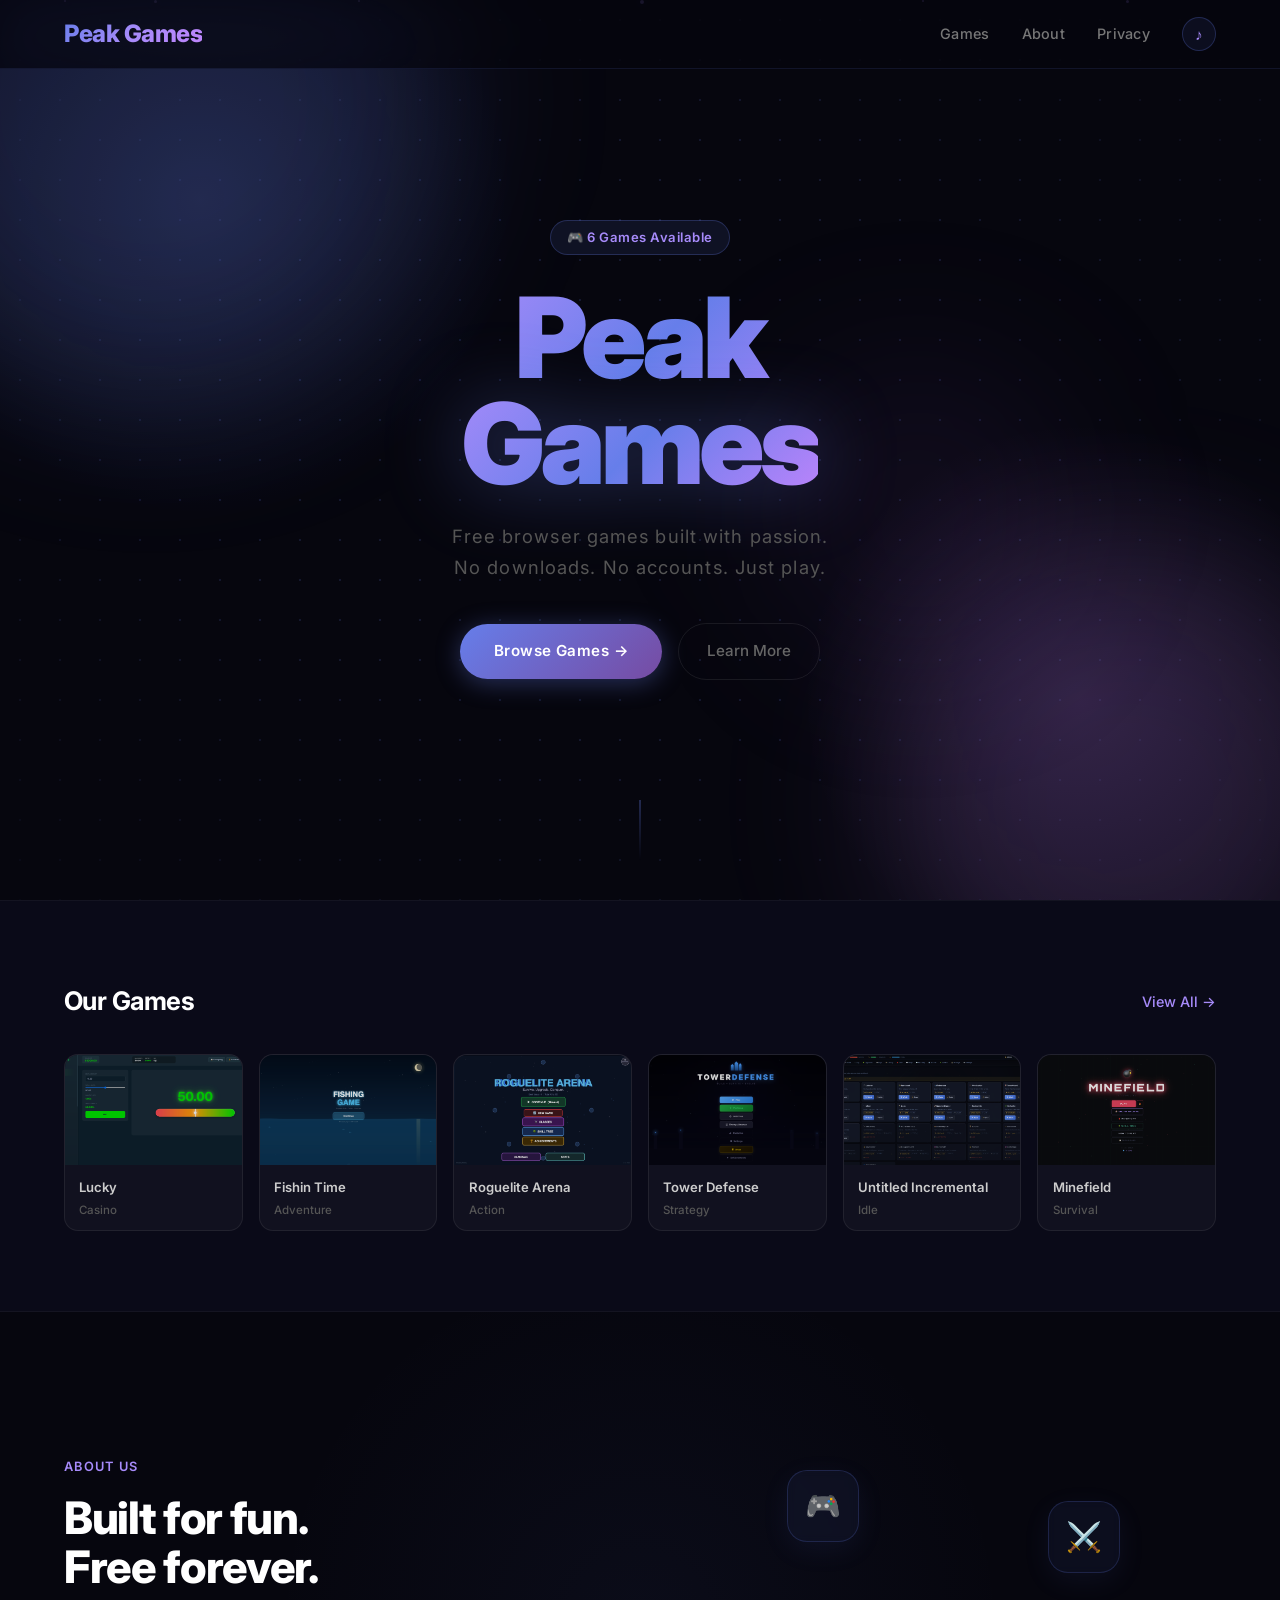
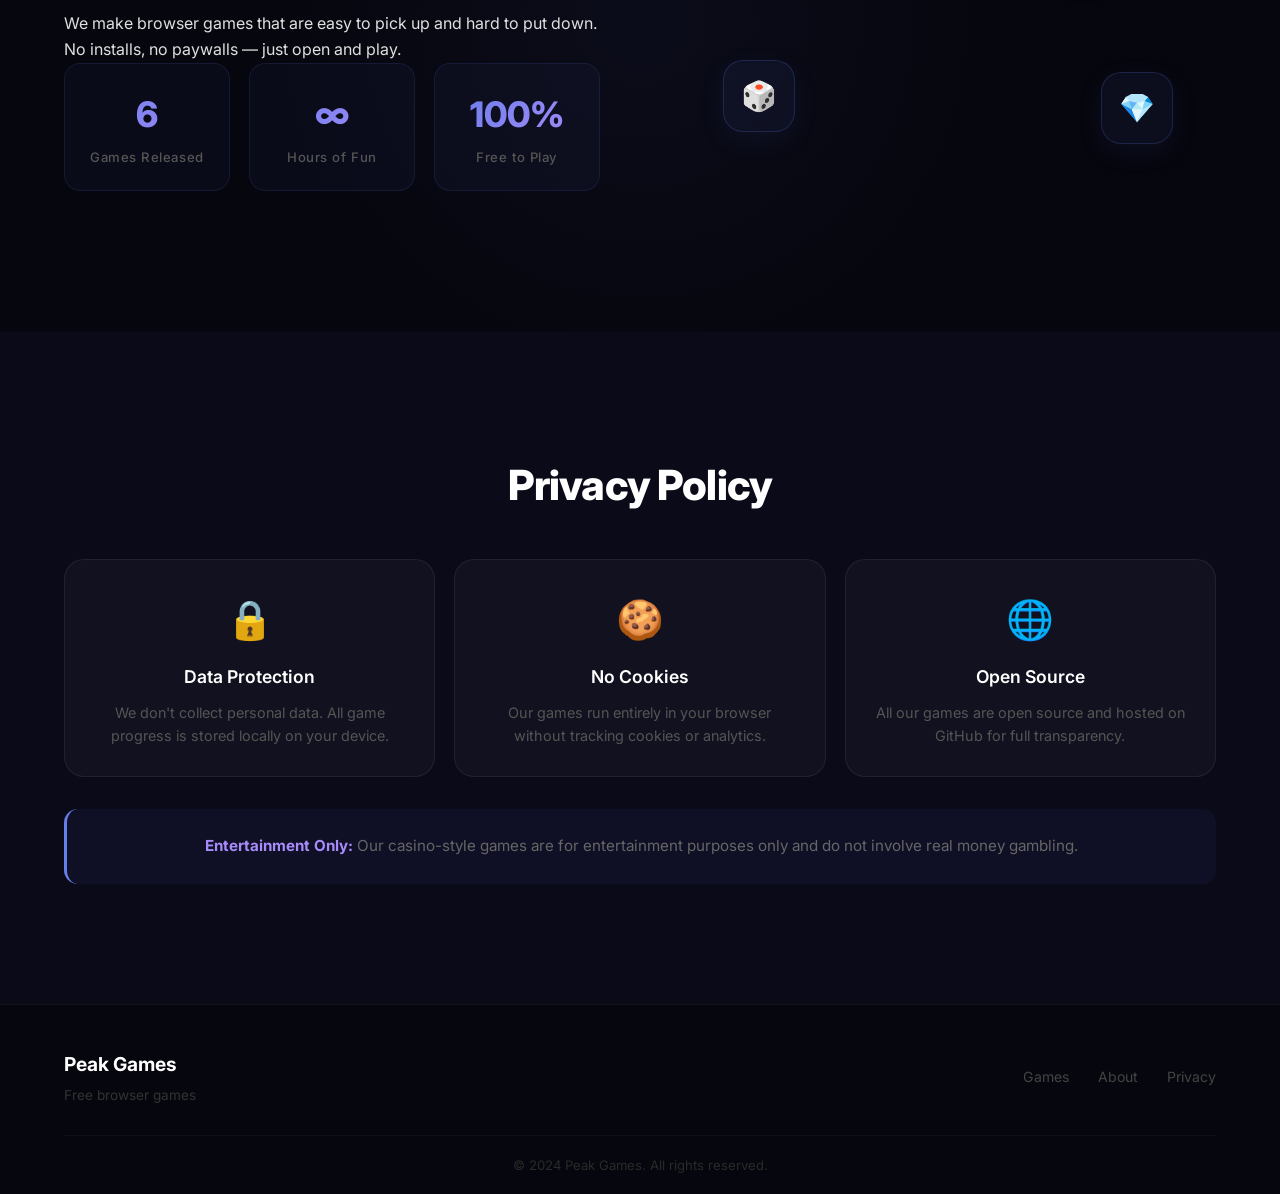
==== index.html @ 39480c1f "Add confetti, recently played, random game, scroll progress bar, polish" ====
<!DOCTYPE html>
<html lang="en">
<head>
    <meta charset="UTF-8">
    <meta name="viewport" content="width=device-width, initial-scale=1.0">
    <title>Peak Games - Free Browser Games</title>
    <link rel="icon" type="image/svg+xml" href="favicon.svg">
    <link rel="icon" type="image/png" href="favicon.png">
    <link rel="stylesheet" href="styles.css">
    <link href="https://fonts.googleapis.com/css2?family=Inter:wght@300;400;500;600;700;800;900&display=swap" rel="stylesheet">
</head>
<body>
    <div class="scroll-progress" id="scrollProgress"></div>
    <nav class="navbar">
        <div class="nav-container">
            <div class="nav-brand">
                <a href="index.html" class="nav-logo">Peak Games</a>
            </div>
            <div class="nav-links">
                <a href="games.html">Games</a>
                <a href="#about">About</a>
                <a href="#privacy">Privacy</a>
                <button class="music-toggle" id="musicToggle" title="Toggle Music">♪</button>
            </div>
            <button class="nav-hamburger" id="navHamburger" aria-label="Menu">
                <span></span><span></span><span></span>
            </button>
        </div>
        <div class="nav-mobile" id="navMobile">
            <a href="games.html">Games</a>
            <a href="#about">About</a>
            <a href="#privacy">Privacy</a>
        </div>
    </nav>

    <!-- ── Hero ── -->
    <header class="hero">
        <div class="hero-bg">
            <div class="grid-overlay"></div>
            <div class="orb orb-1"></div>
            <div class="orb orb-2"></div>
            <div class="orb orb-3"></div>
            <div class="particles">
                <div class="particle"></div>
                <div class="particle"></div>
                <div class="particle"></div>
                <div class="particle"></div>
                <div class="particle"></div>
                <div class="particle"></div>
            </div>
        </div>
        <div class="hero-content">
            <div class="hero-badge">🎮 6 Games Available</div>
            <h1 class="hero-title">Peak<br><span class="hero-title-accent">Games</span></h1>
            <p class="hero-subtitle">Free browser games built with passion.<br>No downloads. No accounts. Just play.</p>
            <div class="hero-actions">
                <a href="games.html" class="btn-primary">Browse Games →</a>
                <a href="#about" class="btn-ghost">Learn More</a>
            </div>
        </div>
        <div class="hero-scroll-hint">
            <div class="scroll-line"></div>
        </div>
    </header>

    <!-- ── Game Previews Strip ── -->
    <section class="games-strip">
        <div class="container">
            <div class="strip-header">
                <h2>Our Games</h2>
                <a href="games.html" class="strip-link">View All →</a>
            </div>
            <div class="strip-grid">
                <a href="https://amongusman173-hub.github.io/PeakGames-Lucky/" target="_blank" class="strip-card">
                    <img src="images/lucky.png" alt="Lucky">
                    <div class="strip-card-info">
                        <span class="strip-card-name">Lucky</span>
                        <span class="strip-card-tag">Casino</span>
                    </div>
                </a>
                <a href="https://amongusman173-hub.github.io/PeakGames-Fishin/" target="_blank" class="strip-card">
                    <img src="images/fishing time.png" alt="Fishin Time">
                    <div class="strip-card-info">
                        <span class="strip-card-name">Fishin Time</span>
                        <span class="strip-card-tag">Adventure</span>
                    </div>
                </a>
                <a href="https://amongusman173-hub.github.io/PeakGames-Roguelite/" target="_blank" class="strip-card">
                    <img src="images/rougelite arena.png" alt="Roguelite Arena">
                    <div class="strip-card-info">
                        <span class="strip-card-name">Roguelite Arena</span>
                        <span class="strip-card-tag">Action</span>
                    </div>
                </a>
                <a href="https://amongusman173-hub.github.io/PeakGames-TowerDefense/" target="_blank" class="strip-card">
                    <img src="images/tower defense.png" alt="Tower Defense">
                    <div class="strip-card-info">
                        <span class="strip-card-name">Tower Defense</span>
                        <span class="strip-card-tag">Strategy</span>
                    </div>
                </a>
                <a href="https://amongusman173-hub.github.io/PeakGames-Incremental/" target="_blank" class="strip-card">
                    <img src="images/incremental.png" alt="Untitled Incremental">
                    <div class="strip-card-info">
                        <span class="strip-card-name">Untitled Incremental</span>
                        <span class="strip-card-tag">Idle</span>
                    </div>
                </a>
                <a href="https://amongusman173-hub.github.io/PeakGames-MineField/" target="_blank" class="strip-card">
                    <img src="images/MineField.png" alt="Minefield">
                    <div class="strip-card-info">
                        <span class="strip-card-name">Minefield</span>
                        <span class="strip-card-tag">Survival</span>
                    </div>
                </a>
            </div>
        </div>
    </section>

    <!-- ── About ── -->
    <section id="about" class="about-section">
        <div class="container">
            <div class="about-grid">
                <div class="about-text">
                    <div class="about-label">About Us</div>
                    <h2>Built for fun.<br>Free forever.</h2>
                    <p>We make browser games that are easy to pick up and hard to put down. No installs, no paywalls — just open and play.</p>
                    <div class="stats-grid">
                        <div class="stat-item">
                            <div class="stat-number">6</div>
                            <div class="stat-label">Games Released</div>
                        </div>
                        <div class="stat-item">
                            <div class="stat-number">∞</div>
                            <div class="stat-label">Hours of Fun</div>
                        </div>
                        <div class="stat-item">
                            <div class="stat-number">100%</div>
                            <div class="stat-label">Free to Play</div>
                        </div>
                    </div>
                </div>
                <div class="about-visual">
                    <div class="floating-elements">
                        <div class="floating-card">🎮</div>
                        <div class="floating-card">🎲</div>
                        <div class="floating-card">⚔️</div>
                        <div class="floating-card">💎</div>
                    </div>
                </div>
            </div>
        </div>
    </section>

    <!-- ── Privacy ── -->
    <section id="privacy" class="privacy-section">
        <div class="container">
            <div class="privacy-content">
                <h2>Privacy Policy</h2>
                <div class="privacy-grid">
                    <div class="privacy-card">
                        <div class="privacy-icon">🔒</div>
                        <h3>Data Protection</h3>
                        <p>We don't collect personal data. All game progress is stored locally on your device.</p>
                    </div>
                    <div class="privacy-card">
                        <div class="privacy-icon">🍪</div>
                        <h3>No Cookies</h3>
                        <p>Our games run entirely in your browser without tracking cookies or analytics.</p>
                    </div>
                    <div class="privacy-card">
                        <div class="privacy-icon">🌐</div>
                        <h3>Open Source</h3>
                        <p>All our games are open source and hosted on GitHub for full transparency.</p>
                    </div>
                </div>
                <div class="privacy-note">
                    <p><strong>Entertainment Only:</strong> Our casino-style games are for entertainment purposes only and do not involve real money gambling.</p>
                </div>
            </div>
        </div>
    </section>

    <footer class="footer">
        <div class="container">
            <div class="footer-content">
                <div class="footer-brand">
                    <h3>Peak Games</h3>
                    <p>Free browser games</p>
                </div>
                <div class="footer-links">
                    <a href="games.html">Games</a>
                    <a href="#about">About</a>
                    <a href="#privacy">Privacy</a>
                </div>
            </div>
            <div class="footer-bottom">
                <p>&copy; 2024 Peak Games. All rights reserved.</p>
            </div>
        </div>
    </footer>

    <script src="script.js"></script>
</body>
</html>
---- styles.css ----
/* ── Reset & Base ── */
*, *::before, *::after { margin: 0; padding: 0; box-sizing: border-box; }

:root {
    --purple: #667eea;
    --violet: #a78bfa;
    --deep: #764ba2;
    --bg: #06060e;
    --bg2: #0a0a18;
    --card: rgba(255,255,255,0.03);
    --border: rgba(255,255,255,0.07);
    --border-glow: rgba(102,126,234,0.25);
    --text: #e0e0e0;
    --muted: #666;
    --radius: 20px;
}

body {
    font-family: 'Inter', sans-serif;
    background: var(--bg);
    color: var(--text);
    overflow-x: hidden;
    line-height: 1.6;
}

.container { max-width: 1200px; margin: 0 auto; padding: 0 24px; }

/* ── Navbar ── */
.navbar {
    position: fixed; top: 0; width: 100%; z-index: 1000;
    background: rgba(6,6,14,0.8);
    backdrop-filter: blur(24px);
    border-bottom: 1px solid rgba(102,126,234,0.12);
    transition: background 0.3s ease;
}

.nav-container {
    max-width: 1200px; margin: 0 auto; padding: 0 24px;
    display: flex; justify-content: space-between; align-items: center;
    height: 68px;
}

.nav-brand { display: flex; align-items: center; }

.nav-logo {
    font-size: 1.5rem; font-weight: 800; text-decoration: none;
    background: linear-gradient(135deg, #667eea, #a78bfa, #c084fc);
    -webkit-background-clip: text; -webkit-text-fill-color: transparent; background-clip: text;
    transition: filter 0.3s ease, transform 0.3s ease;
    letter-spacing: -0.02em;
}

.nav-logo:hover {
    filter: drop-shadow(0 0 16px rgba(102,126,234,0.9));
    transform: scale(1.04);
}

.nav-links { display: flex; align-items: center; gap: 2rem; }

.nav-links a {
    color: #777; text-decoration: none; font-weight: 500; font-size: 0.9rem;
    letter-spacing: 0.02em; transition: color 0.25s ease; position: relative;
}

.nav-links a::after {
    content: ''; position: absolute; bottom: -3px; left: 0;
    width: 0; height: 1.5px;
    background: linear-gradient(90deg, var(--purple), var(--violet));
    border-radius: 2px; transition: width 0.3s ease;
}

.nav-links a:hover, .nav-links a.active { color: #fff; }
.nav-links a:hover::after, .nav-links a.active::after { width: 100%; }

/* Music toggle */
.music-toggle {
    width: 34px; height: 34px; border-radius: 50%;
    background: rgba(102,126,234,0.08);
    border: 1px solid rgba(102,126,234,0.25);
    color: var(--violet); font-size: 0.95rem;
    cursor: pointer; display: flex; align-items: center; justify-content: center;
    transition: all 0.3s ease;
    animation: musicPulse 2.5s ease-in-out infinite;
}

.music-toggle:hover { background: rgba(102,126,234,0.18); box-shadow: 0 0 18px rgba(102,126,234,0.4); transform: scale(1.1); }
.music-toggle.muted { color: #333; border-color: rgba(255,255,255,0.07); animation: none; opacity: 0.4; }

@keyframes musicPulse {
    0%,100% { box-shadow: 0 0 0 0 rgba(102,126,234,0.25); }
    50%      { box-shadow: 0 0 0 7px rgba(102,126,234,0); }
}

/* ── Hero ── */
.hero {
    height: 100vh; display: flex; align-items: center; justify-content: center;
    position: relative; overflow: hidden;
}

.hero-bg { position: absolute; inset: 0; z-index: 0; }

.hero-bg::before {
    content: ''; position: absolute;
    width: 700px; height: 700px;
    background: radial-gradient(circle, rgba(102,126,234,0.18) 0%, transparent 65%);
    top: -150px; left: -150px;
    animation: orbDrift 14s ease-in-out infinite alternate;
}

.hero-bg::after {
    content: ''; position: absolute;
    width: 600px; height: 600px;
    background: radial-gradient(circle, rgba(192,132,252,0.14) 0%, transparent 65%);
    bottom: -100px; right: -100px;
    animation: orbDrift 11s ease-in-out infinite alternate-reverse;
}

@keyframes orbDrift {
    from { transform: translate(0,0) scale(1); }
    to   { transform: translate(70px,50px) scale(1.12); }
}

.particles { position: absolute; width: 100%; height: 100%; }

.particle {
    position: absolute; border-radius: 50%;
    background: rgba(167,139,250,0.6);
    box-shadow: 0 0 8px rgba(167,139,250,0.4);
    animation: floatUp linear infinite;
}

.particle:nth-child(1) { width:3px;height:3px; left:12%; animation-duration:7s;  animation-delay:0s; }
.particle:nth-child(2) { width:2px;height:2px; left:28%; animation-duration:10s; animation-delay:1.5s; }
.particle:nth-child(3) { width:4px;height:4px; left:50%; animation-duration:6s;  animation-delay:3s; }
.particle:nth-child(4) { width:2px;height:2px; left:72%; animation-duration:12s; animation-delay:0.5s; }
.particle:nth-child(5) { width:3px;height:3px; left:88%; animation-duration:8s;  animation-delay:2s; }
.particle:nth-child(6) { width:2px;height:2px; left:5%;  animation-duration:9s;  animation-delay:4s; }

@keyframes floatUp {
    0%   { transform: translateY(110vh) scale(0); opacity: 0; }
    8%   { opacity: 1; transform: translateY(92vh) scale(1); }
    92%  { opacity: 0.7; }
    100% { transform: translateY(-10vh) scale(0.4); opacity: 0; }
}

.hero-content { text-align: center; z-index: 1; position: relative; }

.hero-title {
    font-size: 5.5rem; font-weight: 900; line-height: 1.05;
    letter-spacing: -0.03em; margin-bottom: 1.2rem;
    background: linear-gradient(135deg, #a78bfa 0%, #667eea 45%, #c084fc 100%);
    -webkit-background-clip: text; -webkit-text-fill-color: transparent; background-clip: text;
    animation: titleGlow 5s ease-in-out infinite alternate;
}

@keyframes titleGlow {
    from { filter: drop-shadow(0 0 25px rgba(102,126,234,0.25)); }
    to   { filter: drop-shadow(0 0 55px rgba(192,132,252,0.5)); }
}

.hero-subtitle {
    font-size: 1.2rem; color: #666; font-weight: 300;
    letter-spacing: 0.06em; margin-bottom: 2.8rem;
}

.btn-primary {
    display: inline-flex; align-items: center; gap: 0.5rem;
    padding: 15px 34px;
    background: linear-gradient(135deg, var(--purple), var(--deep));
    color: #fff; text-decoration: none; border-radius: 50px;
    font-weight: 600; font-size: 0.95rem; letter-spacing: 0.03em;
    position: relative; overflow: hidden;
    box-shadow: 0 4px 24px rgba(102,126,234,0.35);
    transition: transform 0.3s ease, box-shadow 0.3s ease;
}

.btn-primary::after {
    content: ''; position: absolute; inset: 0;
    background: linear-gradient(90deg, transparent, rgba(255,255,255,0.14), transparent);
    transform: translateX(-100%); transition: transform 0.5s ease;
}

.btn-primary:hover::after { transform: translateX(100%); }
.btn-primary:hover { transform: translateY(-3px); box-shadow: 0 14px 38px rgba(102,126,234,0.5); }

/* ── Games Page ── */
.games-page {
    min-height: 100vh; padding: 110px 0 80px;
    background: var(--bg); position: relative;
}

.games-page::before {
    content: ''; position: fixed; inset: 0; pointer-events: none; z-index: 0;
    background:
        radial-gradient(ellipse at 15% 15%, rgba(102,126,234,0.06) 0%, transparent 45%),
        radial-gradient(ellipse at 85% 85%, rgba(192,132,252,0.05) 0%, transparent 45%);
}

.games-page .container { position: relative; z-index: 1; }

.section-title {
    text-align: center; font-size: 2.8rem; font-weight: 800;
    letter-spacing: -0.02em; margin-bottom: 2.5rem;
    background: linear-gradient(135deg, #fff 40%, #a78bfa 100%);
    -webkit-background-clip: text; -webkit-text-fill-color: transparent; background-clip: text;
}

/* ── Search & Filters ── */
.search-container { max-width: 700px; margin: 0 auto 3.5rem; }

.search-bar { margin-bottom: 1.2rem; }

.search-input-wrapper { position: relative; }

.search-input {
    width: 100%; padding: 14px 48px 14px 20px;
    background: rgba(255,255,255,0.04);
    border: 1px solid rgba(255,255,255,0.09);
    border-radius: 50px; color: #fff;
    font-size: 0.95rem; font-family: 'Inter', sans-serif;
    transition: all 0.3s ease;
}

.search-input:focus {
    outline: none; border-color: var(--purple);
    background: rgba(102,126,234,0.05);
    box-shadow: 0 0 0 3px rgba(102,126,234,0.1), 0 0 20px rgba(102,126,234,0.12);
}

.search-input::placeholder { color: #444; }

.search-icon {
    position: absolute; right: 18px; top: 50%;
    transform: translateY(-50%); opacity: 0.35; font-size: 1rem;
}

.category-filters {
    display: flex; justify-content: center;
    gap: 0.6rem; flex-wrap: wrap; margin-bottom: 1.2rem;
}

.category-btn {
    padding: 8px 18px;
    background: rgba(255,255,255,0.03);
    border: 1px solid rgba(255,255,255,0.08);
    border-radius: 50px; color: #666;
    font-weight: 500; font-size: 0.85rem;
    font-family: 'Inter', sans-serif; cursor: pointer;
    transition: all 0.22s ease;
}

.category-btn:hover { border-color: var(--purple); color: var(--violet); background: rgba(102,126,234,0.07); }

.category-btn.active {
    background: linear-gradient(135deg, var(--purple), var(--deep));
    border-color: transparent; color: #fff;
    box-shadow: 0 3px 14px rgba(102,126,234,0.3);
}

.search-results-info {
    display: flex; justify-content: space-between; align-items: center;
    color: #444; font-size: 0.82rem; padding: 0 2px;
}

.clear-search {
    background: none; border: none; color: var(--purple);
    cursor: pointer; font-size: 0.82rem; font-family: 'Inter', sans-serif;
    transition: color 0.2s;
}

.clear-search:hover { color: var(--violet); }

/* ── Games Grid ── */
.games-grid {
    display: grid;
    grid-template-columns: repeat(3, 1fr);
    gap: 1.8rem;
}

@media (max-width: 1100px) { .games-grid { grid-template-columns: repeat(2, 1fr); } }
@media (max-width: 640px)  { .games-grid { grid-template-columns: 1fr; } }

/* ── Game Card ── */
.game-card {
    background: var(--card);
    border-radius: var(--radius);
    overflow: hidden;
    border: 1px solid var(--border);
    transition: transform 0.3s ease, box-shadow 0.3s ease, border-color 0.3s ease;
    position: relative;
    display: flex; flex-direction: column;
}

.game-card::after {
    content: ''; position: absolute; inset: 0; border-radius: var(--radius);
    background: linear-gradient(135deg, rgba(102,126,234,0.05) 0%, transparent 55%);
    opacity: 0; transition: opacity 0.3s ease; pointer-events: none;
}

.game-card:hover {
    transform: translateY(-6px);
    box-shadow: 0 20px 50px rgba(0,0,0,0.45), 0 0 0 1px rgba(102,126,234,0.22), 0 0 35px rgba(102,126,234,0.07);
    border-color: rgba(102,126,234,0.22);
}

.game-card:hover::after { opacity: 1; }

/* ── Preview ── */
.game-preview {
    height: 200px; overflow: hidden;
    position: relative; background: #0c0c1a;
    flex-shrink: 0;
}

.preview-thumb {
    width: 100%; height: 100%; object-fit: cover;
    display: block; filter: brightness(0.8);
    transition: filter 0.35s ease, transform 0.35s ease;
}

.game-card:hover .preview-thumb { filter: brightness(1); transform: scale(1.03); }

.preview-overlay {
    position: absolute; inset: 0;
    display: flex; align-items: center; justify-content: center;
    background: rgba(6,6,14,0.35);
    transition: background 0.3s ease;
}

.game-card:hover .preview-overlay { background: rgba(6,6,14,0.1); }

.preview-hint {
    background: rgba(102,126,234,0.88);
    color: #fff; padding: 7px 16px; border-radius: 50px;
    font-size: 0.8rem; font-weight: 600; letter-spacing: 0.04em;
    backdrop-filter: blur(6px);
    box-shadow: 0 4px 16px rgba(102,126,234,0.4);
    transition: transform 0.2s ease;
}

.game-card:hover .preview-hint { transform: scale(1.05); }

.game-preview iframe {
    position: absolute; inset: 0;
    width: 100%; height: 100%; border: none;
}

.game-preview.expanded { height: 480px; }

/* ── Game Info ── */
.game-info {
    padding: 1.4rem 1.6rem 1.6rem;
    position: relative; z-index: 1;
    display: flex; flex-direction: column; flex: 1;
}

.game-info h3 {
    font-size: 1.25rem; font-weight: 700;
    color: #fff; letter-spacing: -0.01em; margin-bottom: 0.5rem;
}

.game-info p {
    color: #666; font-size: 0.88rem; line-height: 1.6;
    margin-bottom: 1rem; flex: 1;
}

.game-features {
    display: flex; gap: 0.4rem; flex-wrap: wrap; margin-bottom: 1.1rem;
}

.feature-tag {
    background: rgba(102,126,234,0.1);
    color: #a78bfa; padding: 3px 10px; border-radius: 50px;
    font-size: 0.72rem; font-weight: 600; letter-spacing: 0.04em;
    border: 1px solid rgba(167,139,250,0.18);
}

.game-actions { display: flex; gap: 0.6rem; flex-wrap: wrap; }

.btn-play {
    padding: 9px 20px;
    background: linear-gradient(135deg, var(--purple), var(--deep));
    color: #fff; text-decoration: none; border-radius: 50px;
    font-weight: 600; font-size: 0.85rem;
    position: relative; overflow: hidden;
    box-shadow: 0 3px 14px rgba(102,126,234,0.28);
    transition: transform 0.25s ease, box-shadow 0.25s ease;
}

.btn-play::after {
    content: ''; position: absolute; inset: 0;
    background: linear-gradient(90deg, transparent, rgba(255,255,255,0.16), transparent);
    transform: translateX(-100%); transition: transform 0.4s ease;
}

.btn-play:hover::after { transform: translateX(100%); }
.btn-play:hover { transform: translateY(-2px); box-shadow: 0 7px 22px rgba(102,126,234,0.45); }

.btn-preview {
    padding: 9px 20px; background: transparent;
    color: var(--purple); border: 1px solid rgba(102,126,234,0.35);
    border-radius: 50px; font-weight: 600; font-size: 0.85rem;
    font-family: 'Inter', sans-serif; cursor: pointer;
    transition: all 0.25s ease;
}

.btn-preview:hover {
    background: rgba(102,126,234,0.1); border-color: var(--purple);
    color: var(--violet); box-shadow: 0 0 18px rgba(102,126,234,0.18);
}

.btn-source {
    padding: 9px 16px; background: transparent;
    color: #444; border: 1px solid rgba(255,255,255,0.08);
    border-radius: 50px; font-weight: 600; font-size: 0.85rem;
    text-decoration: none; transition: all 0.25s ease;
    display: flex; align-items: center; gap: 0.35rem;
}

.btn-source::before { content: ''; font-size: 0.8rem; }
.btn-source:hover { color: #ccc; border-color: rgba(255,255,255,0.2); background: rgba(255,255,255,0.04); }

/* ── About ── */
.about-section {
    padding: 120px 0; background: var(--bg); position: relative; overflow: hidden;
}

.about-section::before {
    content: ''; position: absolute;
    width: 800px; height: 800px;
    background: radial-gradient(circle, rgba(102,126,234,0.05) 0%, transparent 65%);
    top: 50%; left: 50%; transform: translate(-50%,-50%);
    pointer-events: none;
}

.about-grid {
    display: grid; grid-template-columns: 1fr 1fr;
    gap: 5rem; align-items: center; position: relative; z-index: 1;
}

.about-content h2 {
    font-size: 2.6rem; font-weight: 800; color: #fff;
    letter-spacing: -0.02em; margin-bottom: 1.2rem;
}

.about-content p { font-size: 1.05rem; color: #555; line-height: 1.85; margin-bottom: 2.5rem; }

.stats-grid { display: grid; grid-template-columns: repeat(3,1fr); gap: 1.2rem; }

.stat-item {
    text-align: center; padding: 1.4rem 1rem;
    background: rgba(102,126,234,0.05);
    border-radius: 16px; border: 1px solid rgba(102,126,234,0.12);
    transition: transform 0.3s ease, box-shadow 0.3s ease;
    position: relative; overflow: hidden;
}

.stat-item::before {
    content: ''; position: absolute; top: 0; left: 0; right: 0; height: 2px;
    background: linear-gradient(90deg, var(--purple), var(--violet));
    opacity: 0; transition: opacity 0.3s ease;
}

.stat-item:hover { transform: translateY(-5px); box-shadow: 0 12px 30px rgba(102,126,234,0.12); }
.stat-item:hover::before { opacity: 1; }

.stat-number {
    font-size: 2.2rem; font-weight: 800; margin-bottom: 0.3rem;
    background: linear-gradient(135deg, var(--purple), var(--violet));
    -webkit-background-clip: text; -webkit-text-fill-color: transparent; background-clip: text;
}

.stat-label { color: #555; font-size: 0.82rem; font-weight: 500; letter-spacing: 0.04em; }

.about-visual { position: relative; height: 380px; }
.floating-elements { position: relative; width: 100%; height: 100%; }

.floating-card {
    position: absolute; width: 72px; height: 72px;
    background: rgba(102,126,234,0.07);
    border: 1px solid rgba(102,126,234,0.2);
    border-radius: 20px; display: flex; align-items: center; justify-content: center;
    font-size: 1.8rem; animation: floatCard 5s ease-in-out infinite;
    box-shadow: 0 8px 28px rgba(102,126,234,0.08);
    backdrop-filter: blur(4px);
}

.floating-card:nth-child(1) { top:10%; left:20%; animation-delay:0s; }
.floating-card:nth-child(2) { top:60%; left:8%;  animation-delay:1.2s; }
.floating-card:nth-child(3) { top:18%; right:18%; animation-delay:2.4s; }
.floating-card:nth-child(4) { bottom:18%; right:8%; animation-delay:3.6s; }

@keyframes floatCard {
    0%,100% { transform: translateY(0) rotate(0deg); }
    50%      { transform: translateY(-16px) rotate(4deg); }
}

/* ── Privacy ── */
.privacy-section { padding: 120px 0; background: var(--bg2); position: relative; }

.privacy-content h2 {
    text-align: center; font-size: 2.6rem; font-weight: 800;
    color: #fff; letter-spacing: -0.02em; margin-bottom: 2.5rem;
}

.privacy-grid {
    display: grid; grid-template-columns: repeat(auto-fit, minmax(260px,1fr));
    gap: 1.2rem; margin-bottom: 2rem;
}

.privacy-card {
    background: var(--card); padding: 1.8rem; border-radius: var(--radius);
    text-align: center; border: 1px solid var(--border);
    transition: transform 0.3s ease, box-shadow 0.3s ease, border-color 0.3s ease;
    position: relative; overflow: hidden;
}

.privacy-card::after {
    content: ''; position: absolute; bottom: 0; left: 0; right: 0; height: 2px;
    background: linear-gradient(90deg, var(--purple), var(--violet));
    transform: scaleX(0); transition: transform 0.3s ease;
}

.privacy-card:hover {
    transform: translateY(-5px);
    box-shadow: 0 18px 38px rgba(0,0,0,0.28), 0 0 0 1px rgba(102,126,234,0.14);
    border-color: rgba(102,126,234,0.18);
}

.privacy-card:hover::after { transform: scaleX(1); }

.privacy-icon { font-size: 2.4rem; margin-bottom: 0.8rem; }
.privacy-card h3 { color: #fff; font-size: 1.1rem; margin-bottom: 0.6rem; font-weight: 600; }
.privacy-card p { color: #555; line-height: 1.6; font-size: 0.9rem; }

.privacy-note {
    background: rgba(102,126,234,0.06); padding: 1.6rem 2rem;
    border-radius: 14px; border-left: 3px solid var(--purple); text-align: center;
}

.privacy-note p { color: #666; font-size: 0.95rem; margin: 0; }
.privacy-note strong { color: var(--violet); }

/* ── Footer ── */
.footer {
    background: var(--bg); padding: 44px 0 18px;
    border-top: 1px solid rgba(255,255,255,0.05);
}

.footer-content {
    display: flex; justify-content: space-between; align-items: center; margin-bottom: 1.8rem;
}

.footer-brand h3 { color: #fff; font-size: 1.2rem; font-weight: 700; margin-bottom: 0.3rem; }
.footer-brand p { color: #333; font-size: 0.85rem; }

.footer-links { display: flex; gap: 1.8rem; }

.footer-links a { color: #444; text-decoration: none; font-size: 0.88rem; transition: color 0.25s; }
.footer-links a:hover { color: var(--violet); }

.footer-bottom {
    text-align: center; padding-top: 1.2rem;
    border-top: 1px solid rgba(255,255,255,0.04);
}

.footer-bottom p { color: #2a2a2a; font-size: 0.82rem; }

/* ── No Results ── */
.no-results-message { grid-column: 1/-1; text-align: center; padding: 5rem 2rem; }
.no-results-icon { font-size: 3.5rem; margin-bottom: 1rem; opacity: 0.25; }
.no-results-message h3 { font-size: 1.3rem; color: #fff; margin-bottom: 0.6rem; }
.no-results-message p { color: #444; }

/* ── Page Transitions ── */
body { animation: pageFadeIn 0.4s ease forwards; }

@keyframes pageFadeIn {
    from { opacity: 0; transform: translateY(10px); }
    to   { opacity: 1; transform: translateY(0); }
}

body.fade-out { animation: pageFadeOut 0.28s ease forwards; }

@keyframes pageFadeOut {
    from { opacity: 1; transform: translateY(0); }
    to   { opacity: 0; transform: translateY(-8px); }
}

/* ── Responsive ── */
@media (max-width: 900px) {
    .about-grid { grid-template-columns: 1fr; gap: 3rem; }
    .floating-elements { display: none; }
    .stats-grid { grid-template-columns: repeat(3,1fr); }
}

@media (max-width: 640px) {
    .hero-title { font-size: 3rem; }
    .hero-subtitle { font-size: 1rem; }
    .nav-links { display: none; }
    .stats-grid { grid-template-columns: 1fr; gap: 0.8rem; }
    .privacy-grid { grid-template-columns: 1fr; }
    .footer-content { flex-direction: column; gap: 1.5rem; text-align: center; }
    .game-actions { flex-wrap: wrap; }
    .category-filters { gap: 0.4rem; }
    .category-btn { padding: 7px 13px; font-size: 0.8rem; }
    .search-results-info { flex-direction: column; gap: 0.6rem; text-align: center; }
}

/* ── Hero Rework ── */
.hero {
    height: 100vh; min-height: 700px;
    display: flex; align-items: center; justify-content: center;
    position: relative; overflow: hidden;
}

.hero-bg { position: absolute; inset: 0; z-index: 0; }

/* Dot grid */
.grid-overlay {
    position: absolute; inset: 0;
    background-image: radial-gradient(rgba(102,126,234,0.15) 1px, transparent 1px);
    background-size: 40px 40px;
    mask-image: radial-gradient(ellipse 80% 80% at 50% 50%, black 40%, transparent 100%);
    -webkit-mask-image: radial-gradient(ellipse 80% 80% at 50% 50%, black 40%, transparent 100%);
}

.orb {
    position: absolute; border-radius: 50%;
    filter: blur(80px); pointer-events: none;
}

.orb-1 {
    width: 600px; height: 600px;
    background: rgba(102,126,234,0.15);
    top: -200px; left: -150px;
    animation: orbDrift 14s ease-in-out infinite alternate;
}

.orb-2 {
    width: 500px; height: 500px;
    background: rgba(192,132,252,0.12);
    bottom: -150px; right: -100px;
    animation: orbDrift 11s ease-in-out infinite alternate-reverse;
}

.orb-3 {
    width: 300px; height: 300px;
    background: rgba(118,75,162,0.1);
    top: 40%; left: 60%;
    animation: orbDrift 8s ease-in-out infinite alternate;
}

.hero-content {
    text-align: center; z-index: 1; position: relative;
    display: flex; flex-direction: column; align-items: center; gap: 0;
}

.hero-badge {
    display: inline-flex; align-items: center; gap: 0.5rem;
    background: rgba(102,126,234,0.1);
    border: 1px solid rgba(102,126,234,0.25);
    color: var(--violet); padding: 6px 16px; border-radius: 50px;
    font-size: 0.82rem; font-weight: 600; letter-spacing: 0.04em;
    margin-bottom: 1.8rem;
    animation: badgePop 0.6s ease 0.2s both;
}

@keyframes badgePop {
    from { opacity: 0; transform: translateY(-10px) scale(0.95); }
    to   { opacity: 1; transform: translateY(0) scale(1); }
}

.hero-title {
    font-size: 7rem; font-weight: 900; line-height: 0.95;
    letter-spacing: -0.04em; margin-bottom: 1.5rem;
    color: #fff;
    animation: heroSlideUp 0.7s ease 0.3s both;
}

.hero-title-accent {
    background: linear-gradient(135deg, #a78bfa 0%, #667eea 50%, #c084fc 100%);
    -webkit-background-clip: text; -webkit-text-fill-color: transparent; background-clip: text;
    filter: drop-shadow(0 0 40px rgba(102,126,234,0.4));
    animation: titleGlow 5s ease-in-out infinite alternate;
}

@keyframes heroSlideUp {
    from { opacity: 0; transform: translateY(30px); }
    to   { opacity: 1; transform: translateY(0); }
}

.hero-subtitle {
    font-size: 1.15rem; color: #555; font-weight: 400;
    line-height: 1.7; margin-bottom: 2.5rem;
    animation: heroSlideUp 0.7s ease 0.45s both;
}

.hero-actions {
    display: flex; gap: 1rem; align-items: center;
    animation: heroSlideUp 0.7s ease 0.6s both;
}

.btn-ghost {
    padding: 15px 28px; color: #666; text-decoration: none;
    font-weight: 500; font-size: 0.95rem;
    border: 1px solid rgba(255,255,255,0.08); border-radius: 50px;
    transition: all 0.25s ease;
}

.btn-ghost:hover { color: #fff; border-color: rgba(255,255,255,0.2); background: rgba(255,255,255,0.04); }

.hero-scroll-hint {
    position: absolute; bottom: 2.5rem; left: 50%;
    transform: translateX(-50%); z-index: 1;
    display: flex; flex-direction: column; align-items: center;
}

.scroll-line {
    width: 1px; height: 60px;
    background: linear-gradient(to bottom, rgba(102,126,234,0.6), transparent);
    animation: scrollPulse 2s ease-in-out infinite;
}

@keyframes scrollPulse {
    0%,100% { opacity: 0.3; transform: scaleY(1); }
    50%      { opacity: 1; transform: scaleY(1.1); }
}

/* ── Games Strip ── */
.games-strip {
    padding: 80px 0;
    background: var(--bg2);
    border-top: 1px solid rgba(255,255,255,0.04);
    border-bottom: 1px solid rgba(255,255,255,0.04);
}

.strip-header {
    display: flex; justify-content: space-between; align-items: center;
    margin-bottom: 2rem;
}

.strip-header h2 {
    font-size: 1.6rem; font-weight: 700; color: #fff; letter-spacing: -0.02em;
}

.strip-link {
    color: var(--violet); text-decoration: none; font-size: 0.9rem; font-weight: 500;
    transition: color 0.2s ease;
}

.strip-link:hover { color: #fff; }

.strip-grid {
    display: grid;
    grid-template-columns: repeat(6, 1fr);
    gap: 1rem;
}

.strip-card {
    border-radius: 14px; overflow: hidden;
    border: 1px solid var(--border);
    text-decoration: none;
    background: var(--card);
    transition: transform 0.25s ease, box-shadow 0.25s ease, border-color 0.25s ease;
    display: flex; flex-direction: column;
}

.strip-card:hover {
    transform: translateY(-5px);
    box-shadow: 0 16px 40px rgba(0,0,0,0.4), 0 0 0 1px rgba(102,126,234,0.2);
    border-color: rgba(102,126,234,0.2);
}

.strip-card img {
    width: 100%; aspect-ratio: 16/10; object-fit: cover;
    filter: brightness(0.85); transition: filter 0.25s ease;
}

.strip-card:hover img { filter: brightness(1); }

.strip-card-info {
    padding: 0.7rem 0.9rem;
    display: flex; flex-direction: column; gap: 0.2rem;
}

.strip-card-name {
    color: #ccc; font-size: 0.82rem; font-weight: 600;
    white-space: nowrap; overflow: hidden; text-overflow: ellipsis;
}

.strip-card-tag {
    color: #555; font-size: 0.72rem; font-weight: 500;
}

/* About label */
.about-label {
    display: inline-block;
    color: var(--violet); font-size: 0.8rem; font-weight: 600;
    letter-spacing: 0.1em; text-transform: uppercase;
    margin-bottom: 1rem;
}

.about-text h2 {
    font-size: 2.8rem; font-weight: 800; color: #fff;
    letter-spacing: -0.03em; line-height: 1.1; margin-bottom: 1.2rem;
}

/* Responsive strip */
@media (max-width: 900px) {
    .strip-grid { grid-template-columns: repeat(3, 1fr); }
    .hero-title { font-size: 5rem; }
}

@media (max-width: 640px) {
    .strip-grid { grid-template-columns: repeat(2, 1fr); }
    .hero-title { font-size: 3.5rem; }
    .hero-actions { flex-direction: column; }
}

/* ── Preview Loader ── */
.preview-loader {
    position: absolute; inset: 0; z-index: 20;
    background: #08081a;
    display: flex; align-items: center; justify-content: center;
    transition: opacity 0.4s ease;
}

.preview-loader.loader-fade-out { opacity: 0; pointer-events: none; }

.loader-inner {
    display: flex; flex-direction: column;
    align-items: center; gap: 1.2rem;
    position: relative;
}

/* Dual spinning rings */
.loader-ring {
    width: 52px; height: 52px; border-radius: 50%;
    border: 2.5px solid transparent;
    border-top-color: var(--purple);
    border-right-color: rgba(102,126,234,0.2);
    animation: ringSpinA 1s linear infinite;
    position: absolute;
    top: 0; left: 50%; transform: translateX(-50%);
}

.loader-ring-2 {
    width: 38px; height: 38px;
    border-top-color: var(--violet);
    border-right-color: rgba(167,139,250,0.15);
    animation: ringSpinB 0.75s linear infinite reverse;
    top: 7px; left: 50%; transform: translateX(-50%);
}

@keyframes ringSpinA { to { transform: translateX(-50%) rotate(360deg); } }
@keyframes ringSpinB { to { transform: translateX(-50%) rotate(360deg); } }

/* Dots */
.loader-dots {
    display: flex; gap: 6px; margin-top: 68px;
}

.loader-dots span {
    width: 6px; height: 6px; border-radius: 50%;
    background: var(--purple); opacity: 0.3;
    animation: dotPulse 1.2s ease-in-out infinite;
}

.loader-dots span:nth-child(2) { animation-delay: 0.2s; }
.loader-dots span:nth-child(3) { animation-delay: 0.4s; }

@keyframes dotPulse {
    0%,100% { opacity: 0.2; transform: scale(0.8); }
    50%      { opacity: 1;   transform: scale(1.2); background: var(--violet); }
}

.loader-text {
    color: #444; font-size: 0.8rem; font-weight: 500;
    letter-spacing: 0.06em; text-transform: uppercase;
    animation: loaderTextPulse 2s ease-in-out infinite;
}

@keyframes loaderTextPulse {
    0%,100% { opacity: 0.4; }
    50%      { opacity: 0.8; }
}

/* ── Card entrance animation ── */
.game-card {
    will-change: transform, opacity;
}

/* ── Games page header polish ── */
.games-page-header {
    text-align: center; margin-bottom: 0.5rem;
}

.section-title {
    background: linear-gradient(135deg, #fff 40%, #a78bfa 100%);
    -webkit-background-clip: text; -webkit-text-fill-color: transparent; background-clip: text;
}

/* ── Previewing card glow ── */
.game-card.previewing {
    box-shadow: 0 0 0 1px rgba(102,126,234,0.4),
                0 30px 60px rgba(0,0,0,0.6),
                0 0 50px rgba(102,126,234,0.1) !important;
    border-color: rgba(102,126,234,0.35) !important;
}

/* ── Search input glow on type ── */
.search-input:not(:placeholder-shown) {
    border-color: rgba(102,126,234,0.4);
    background: rgba(102,126,234,0.04);
}

/* ── Category btn count badge ── */
.category-btn.active::after {
    content: '';
    display: inline-block;
    width: 5px; height: 5px;
    background: rgba(255,255,255,0.5);
    border-radius: 50%;
    margin-left: 6px;
    vertical-align: middle;
}

/* ── Results count pulse on change ── */
#resultsCount {
    transition: opacity 0.2s ease;
}

/* ── Smooth preview expand ── */
.game-preview {
    transition: height 0.4s cubic-bezier(0.4, 0, 0.2, 1);
}

/* ── Page Loader ── */
.page-loader {
    position: fixed; inset: 0; z-index: 9999;
    background: var(--bg);
    display: flex; align-items: center; justify-content: center;
    transition: opacity 0.5s ease, transform 0.5s ease;
}

.page-loader.loader-done {
    opacity: 0;
    transform: translateY(-8px);
    pointer-events: none;
}

.page-loader-inner {
    display: flex; flex-direction: column;
    align-items: center; gap: 1.5rem;
}

.page-loader-logo {
    font-size: 2rem; font-weight: 900; letter-spacing: -0.03em;
    background: linear-gradient(135deg, #a78bfa, #667eea, #c084fc);
    -webkit-background-clip: text; -webkit-text-fill-color: transparent; background-clip: text;
    animation: loaderLogoPulse 1s ease-in-out infinite alternate;
}

@keyframes loaderLogoPulse {
    from { filter: drop-shadow(0 0 10px rgba(102,126,234,0.3)); }
    to   { filter: drop-shadow(0 0 30px rgba(167,139,250,0.7)); }
}

.page-loader-bar {
    width: 180px; height: 2px;
    background: rgba(255,255,255,0.06);
    border-radius: 2px; overflow: hidden;
}

.page-loader-fill {
    height: 100%;
    background: linear-gradient(90deg, var(--purple), var(--violet));
    border-radius: 2px;
    animation: loaderFill 0.65s cubic-bezier(0.4,0,0.2,1) forwards;
}

@keyframes loaderFill {
    from { width: 0%; }
    to   { width: 100%; }
}

/* Keep body hidden until loader is gone */
.games-page, .navbar, .footer {
    animation: none;
}

/* ── Featured Game ── */
.featured-game {
    position: relative;
    background: rgba(102,126,234,0.05);
    border: 1px solid rgba(102,126,234,0.18);
    border-radius: 24px;
    padding: 2.5rem;
    margin-bottom: 3.5rem;
    overflow: hidden;
}

.featured-game::before {
    content: '';
    position: absolute; inset: 0;
    background: linear-gradient(135deg, rgba(102,126,234,0.08) 0%, transparent 60%);
    pointer-events: none;
}

.featured-badge {
    display: inline-flex; align-items: center; gap: 0.4rem;
    background: linear-gradient(135deg, rgba(102,126,234,0.2), rgba(167,139,250,0.2));
    border: 1px solid rgba(167,139,250,0.3);
    color: var(--violet); padding: 5px 14px; border-radius: 50px;
    font-size: 0.78rem; font-weight: 700; letter-spacing: 0.06em;
    text-transform: uppercase; margin-bottom: 1.5rem;
    position: relative; z-index: 1;
}

.featured-content {
    display: grid; grid-template-columns: 1fr 1fr;
    gap: 2.5rem; align-items: center;
    position: relative; z-index: 1;
}

.featured-img-wrap {
    position: relative; border-radius: 16px; overflow: hidden;
}

.featured-img {
    width: 100%; aspect-ratio: 16/9; object-fit: cover;
    border-radius: 16px; display: block;
    transition: transform 0.4s ease;
}

.featured-game:hover .featured-img { transform: scale(1.02); }

.featured-img-glow {
    position: absolute; inset: 0;
    background: linear-gradient(to top, rgba(6,6,14,0.6) 0%, transparent 50%);
    border-radius: 16px;
}

.featured-label {
    color: var(--violet); font-size: 0.78rem; font-weight: 700;
    letter-spacing: 0.1em; text-transform: uppercase; margin-bottom: 0.6rem;
}

.featured-title {
    font-size: 2.8rem; font-weight: 900; color: #fff;
    letter-spacing: -0.03em; line-height: 1; margin-bottom: 1rem;
}

.featured-desc {
    color: #666; font-size: 0.95rem; line-height: 1.7; margin-bottom: 1.2rem;
}

.featured-tags { display: flex; gap: 0.4rem; flex-wrap: wrap; margin-bottom: 1.5rem; }

.featured-actions { display: flex; gap: 0.8rem; align-items: center; }

/* ── Card Badges ── */
.card-badge {
    position: absolute; top: 12px; right: 12px; z-index: 10;
    padding: 4px 10px; border-radius: 50px;
    font-size: 0.7rem; font-weight: 700; letter-spacing: 0.06em;
    text-transform: uppercase;
}

.card-badge-new {
    background: linear-gradient(135deg, #10b981, #059669);
    color: #fff;
    box-shadow: 0 2px 10px rgba(16,185,129,0.4);
    animation: badgePulse 2s ease-in-out infinite;
}

.card-badge-hot {
    background: linear-gradient(135deg, #f59e0b, #d97706);
    color: #fff;
    box-shadow: 0 2px 10px rgba(245,158,11,0.4);
}

@keyframes badgePulse {
    0%,100% { box-shadow: 0 2px 10px rgba(16,185,129,0.4); }
    50%      { box-shadow: 0 2px 20px rgba(16,185,129,0.7); }
}

/* ── Games Header ── */
.games-header { margin-bottom: 0; }

.games-header .section-title { margin-bottom: 1.5rem; }

.games-header .search-container { margin-bottom: 2rem; }

/* ── Search icon SVG ── */
.search-svg-icon {
    position: absolute; left: 16px; top: 50%;
    transform: translateY(-50%);
    width: 16px; height: 16px; color: #444;
    pointer-events: none;
}

.search-input { padding-left: 42px !important; }

/* ── Hamburger ── */
.nav-hamburger {
    display: none;
    flex-direction: column; gap: 5px;
    background: none; border: none; cursor: pointer;
    padding: 4px;
}

.nav-hamburger span {
    display: block; width: 22px; height: 2px;
    background: #888; border-radius: 2px;
    transition: all 0.3s ease;
}

.nav-hamburger.open span:nth-child(1) { transform: translateY(7px) rotate(45deg); background: #fff; }
.nav-hamburger.open span:nth-child(2) { opacity: 0; }
.nav-hamburger.open span:nth-child(3) { transform: translateY(-7px) rotate(-45deg); background: #fff; }

/* ── Mobile Nav ── */
.nav-mobile {
    display: none;
    flex-direction: column;
    padding: 1rem 24px 1.5rem;
    border-top: 1px solid rgba(255,255,255,0.06);
    gap: 0;
}

.nav-mobile.open { display: flex; }

.nav-mobile a {
    color: #888; text-decoration: none; font-weight: 500;
    font-size: 1rem; padding: 0.75rem 0;
    border-bottom: 1px solid rgba(255,255,255,0.04);
    transition: color 0.2s ease;
}

.nav-mobile a:last-child { border-bottom: none; }
.nav-mobile a:hover { color: #fff; }

/* ── Responsive updates ── */
@media (max-width: 768px) {
    .nav-links { display: none; }
    .nav-hamburger { display: flex; }

    .featured-content { grid-template-columns: 1fr; gap: 1.5rem; }
    .featured-title { font-size: 2rem; }
    .featured-game { padding: 1.5rem; }

    .games-grid { grid-template-columns: 1fr 1fr; gap: 1rem; }
    .game-info h3 { font-size: 1rem; }
    .game-info p { display: none; }
    .game-actions { flex-wrap: wrap; gap: 0.4rem; }
    .btn-play, .btn-preview { padding: 8px 14px; font-size: 0.8rem; }
    .btn-source { padding: 8px 10px; }
}

@media (max-width: 480px) {
    .games-grid { grid-template-columns: 1fr; }
    .game-info p { display: block; }
}

/* ── Strip mobile ── */
@media (max-width: 480px) {
    .strip-grid { grid-template-columns: repeat(2, 1fr); }
    .hero-title { font-size: 3rem; }
}

/* ── Scroll Progress Bar ── */
.scroll-progress {
    position: fixed; top: 0; left: 0; height: 2px; width: 0%;
    background: linear-gradient(90deg, var(--purple), var(--violet), #c084fc);
    z-index: 9998; transition: width 0.1s linear;
    box-shadow: 0 0 8px rgba(167,139,250,0.6);
}

/* ── Confetti ── */
.confetti-piece {
    position: fixed; pointer-events: none; z-index: 99999;
    transform-origin: center;
}

/* ── Recently Played ── */
.recently-played {
    margin-bottom: 2rem;
}

.recently-label {
    font-size: 0.8rem; font-weight: 700; color: #555;
    letter-spacing: 0.08em; text-transform: uppercase;
    margin-bottom: 0.9rem;
}

.recently-grid {
    display: flex; gap: 0.8rem; flex-wrap: wrap;
}

.recently-card {
    display: flex; align-items: center; gap: 0.7rem;
    background: rgba(255,255,255,0.03);
    border: 1px solid rgba(255,255,255,0.07);
    border-radius: 12px; padding: 0.5rem 0.9rem 0.5rem 0.5rem;
    text-decoration: none;
    transition: all 0.22s ease;
}

.recently-card:hover {
    border-color: rgba(102,126,234,0.3);
    background: rgba(102,126,234,0.06);
    transform: translateY(-2px);
}

.recently-card img {
    width: 40px; height: 28px; object-fit: cover;
    border-radius: 6px; flex-shrink: 0;
}

.recently-card-info { display: flex; flex-direction: column; gap: 1px; }

.recently-card-name {
    color: #ccc; font-size: 0.82rem; font-weight: 600;
    white-space: nowrap;
}

.recently-card-tag { color: #555; font-size: 0.7rem; }

/* ── Random Game Button ── */
.btn-random {
    background: rgba(255,255,255,0.04);
    border: 1px solid rgba(255,255,255,0.1);
    color: #888; border-radius: 50px;
    padding: 6px 14px; font-size: 0.82rem; font-weight: 600;
    font-family: 'Inter', sans-serif; cursor: pointer;
    transition: all 0.25s ease;
}

.btn-random:hover {
    border-color: var(--violet); color: var(--violet);
    background: rgba(167,139,250,0.08);
    box-shadow: 0 0 14px rgba(167,139,250,0.15);
}

/* ── Extra polish ── */

/* Smoother card hover with perspective */
.games-grid { perspective: 1000px; }

/* Subtle shimmer on featured image */
.featured-img-wrap::after {
    content: '';
    position: absolute; top: 0; left: -100%; width: 60%; height: 100%;
    background: linear-gradient(90deg, transparent, rgba(255,255,255,0.06), transparent);
    transform: skewX(-15deg);
    animation: shimmer 4s ease-in-out infinite;
}

@keyframes shimmer {
    0%   { left: -100%; }
    50%  { left: 150%; }
    100% { left: 150%; }
}

/* Glow pulse on NEW badge */
.card-badge-new { animation: badgePulse 2s ease-in-out infinite; }

/* Better focus styles */
.search-input:focus,
.category-btn:focus,
.btn-play:focus,
.btn-preview:focus {
    outline: 2px solid rgba(102,126,234,0.5);
    outline-offset: 2px;
}

/* Smooth image loading */
.preview-thumb, .strip-card img, .featured-img, .recently-card img {
    background: #0c0c1a;
}
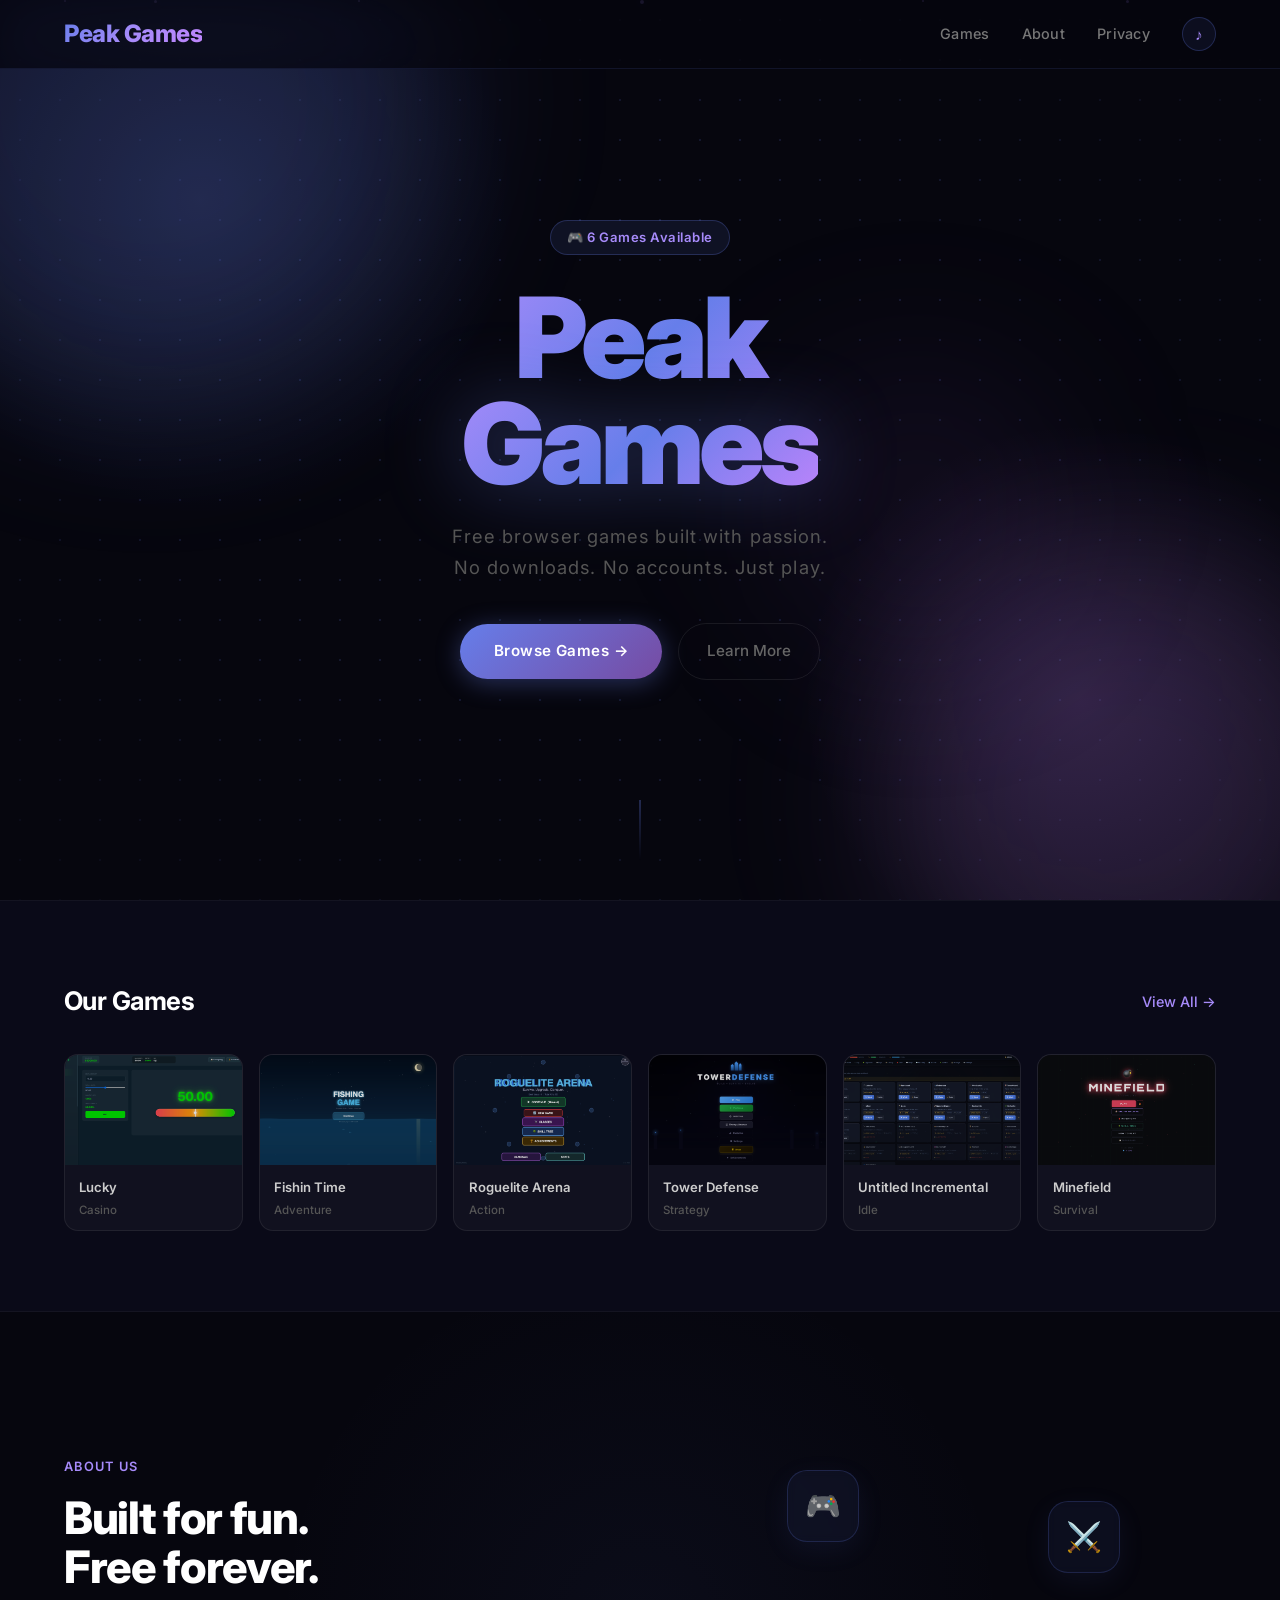
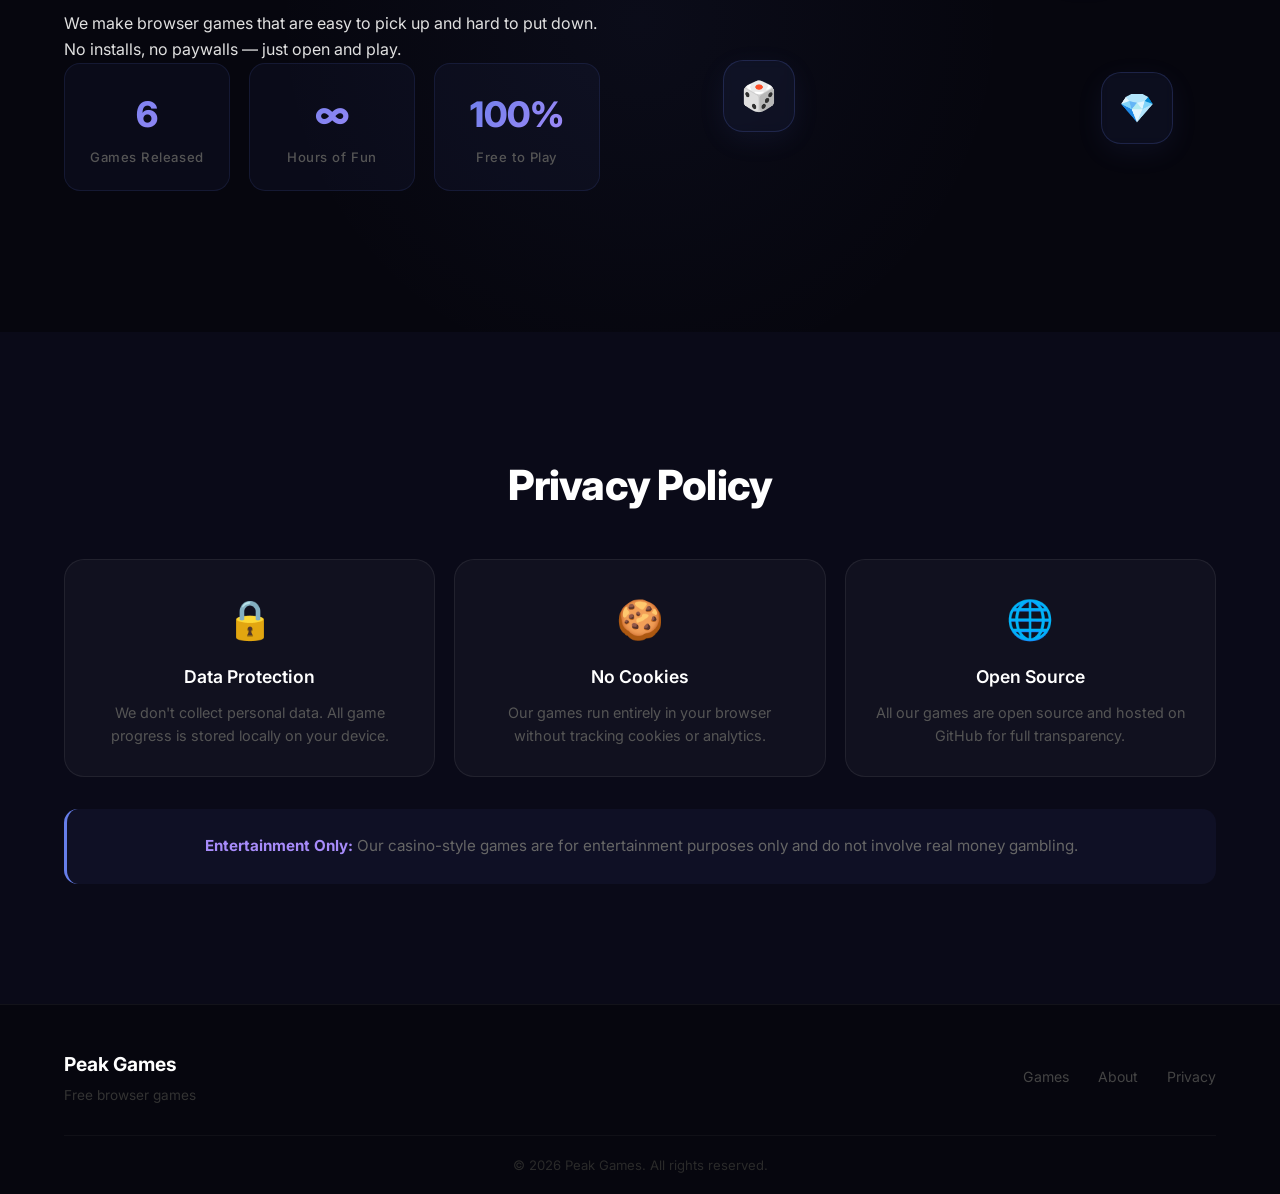
==== commit edf30cf5: "Fix copyright to 2026, add live player count on game cards" ====
--- a/index.html
+++ b/index.html
@@ -195,7 +195,7 @@
                 </div>
             </div>
             <div class="footer-bottom">
-                <p>&copy; 2024 Peak Games. All rights reserved.</p>
+                <p>&copy; 2026 Peak Games. All rights reserved.</p>
             </div>
         </div>
     </footer>
--- a/styles.css
+++ b/styles.css
@@ -1178,12 +1178,6 @@
     box-shadow: 0 0 8px rgba(167,139,250,0.6);
 }
 
-/* ── Confetti ── */
-.confetti-piece {
-    position: fixed; pointer-events: none; z-index: 99999;
-    transform-origin: center;
-}
-
 /* ── Recently Played ── */
 .recently-played {
     margin-bottom: 2rem;
@@ -1280,3 +1274,28 @@
 .preview-thumb, .strip-card img, .featured-img, .recently-card img {
     background: #0c0c1a;
 }
+
+/* ── Live Player Count ── */
+.player-count {
+    display: none;
+    align-items: center; gap: 5px;
+    font-size: 0.72rem; font-weight: 600;
+    color: #10b981; letter-spacing: 0.02em;
+    background: rgba(16,185,129,0.1);
+    border: 1px solid rgba(16,185,129,0.2);
+    padding: 2px 8px; border-radius: 50px;
+    margin-left: 0.5rem;
+    vertical-align: middle;
+}
+
+.player-dot {
+    width: 6px; height: 6px; border-radius: 50%;
+    background: #10b981;
+    animation: playerPulse 1.5s ease-in-out infinite;
+    flex-shrink: 0;
+}
+
+@keyframes playerPulse {
+    0%,100% { opacity: 1; transform: scale(1); }
+    50%      { opacity: 0.5; transform: scale(0.7); }
+}
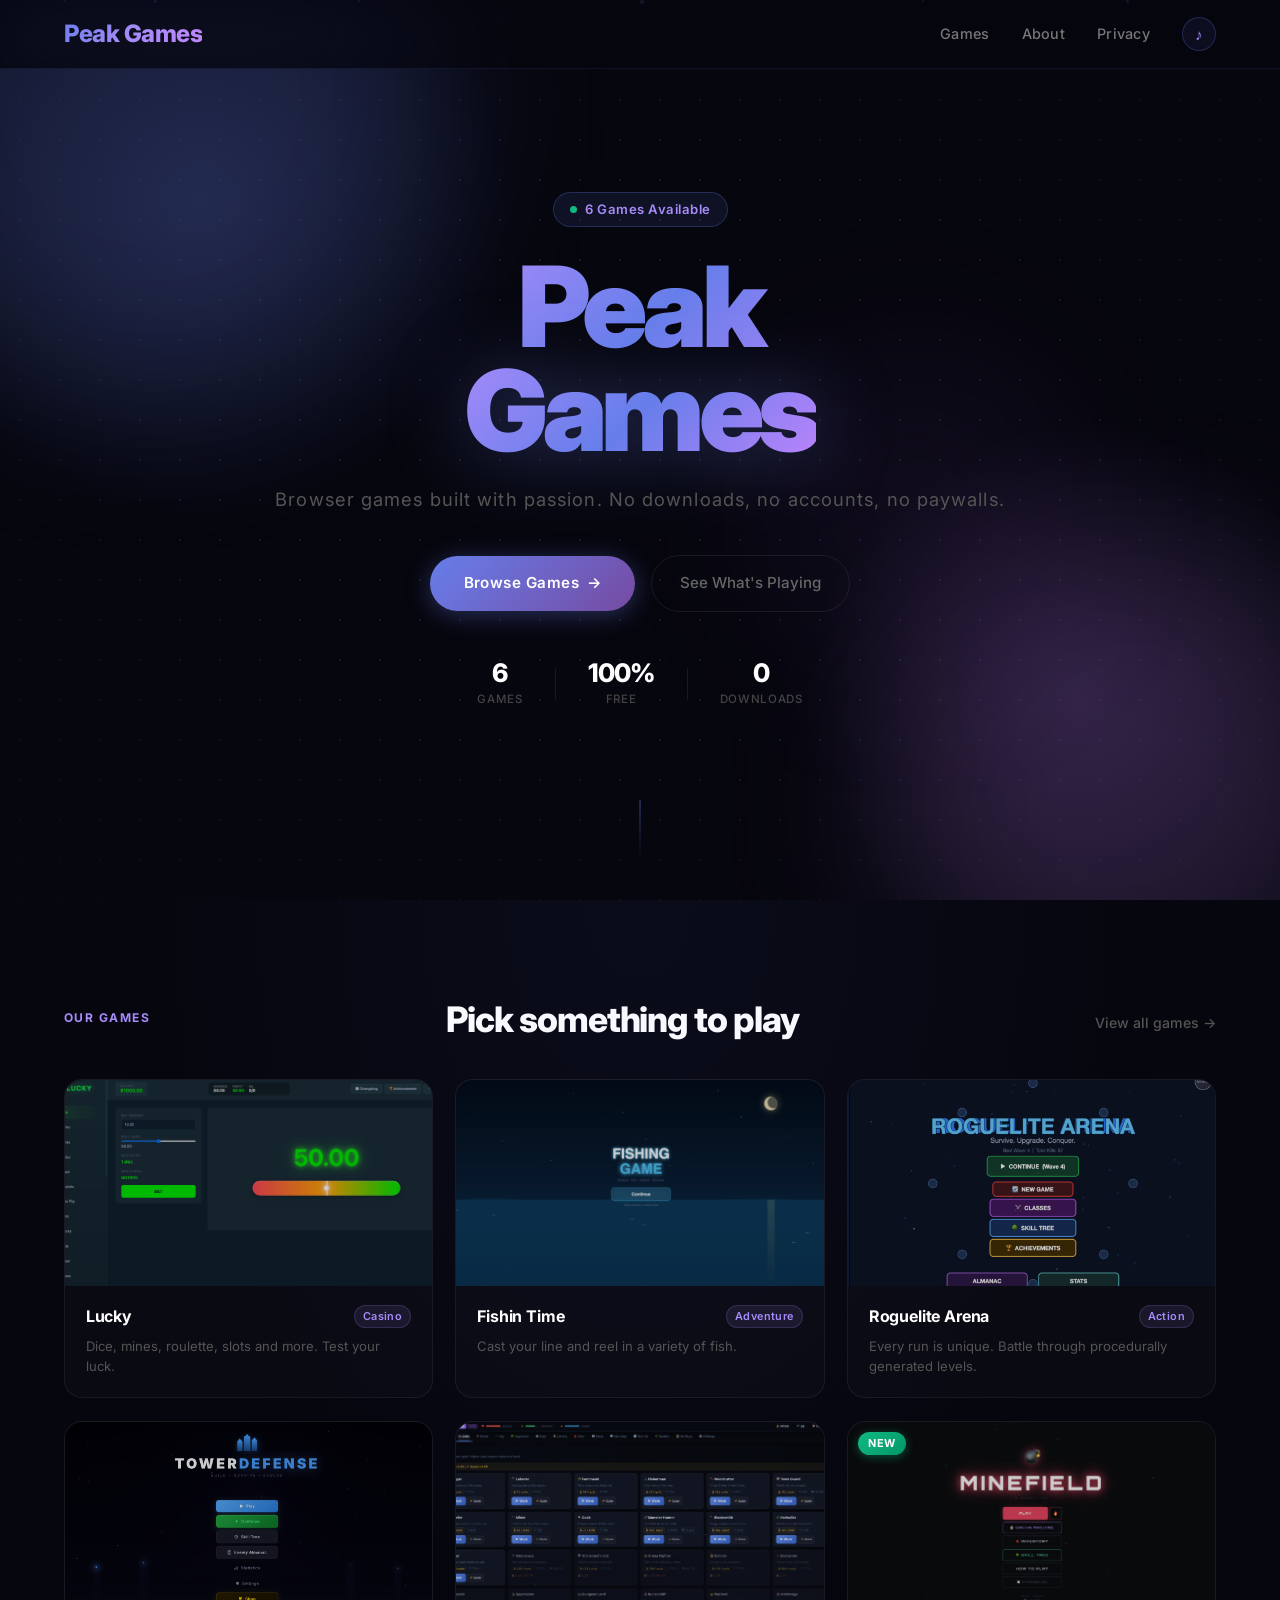
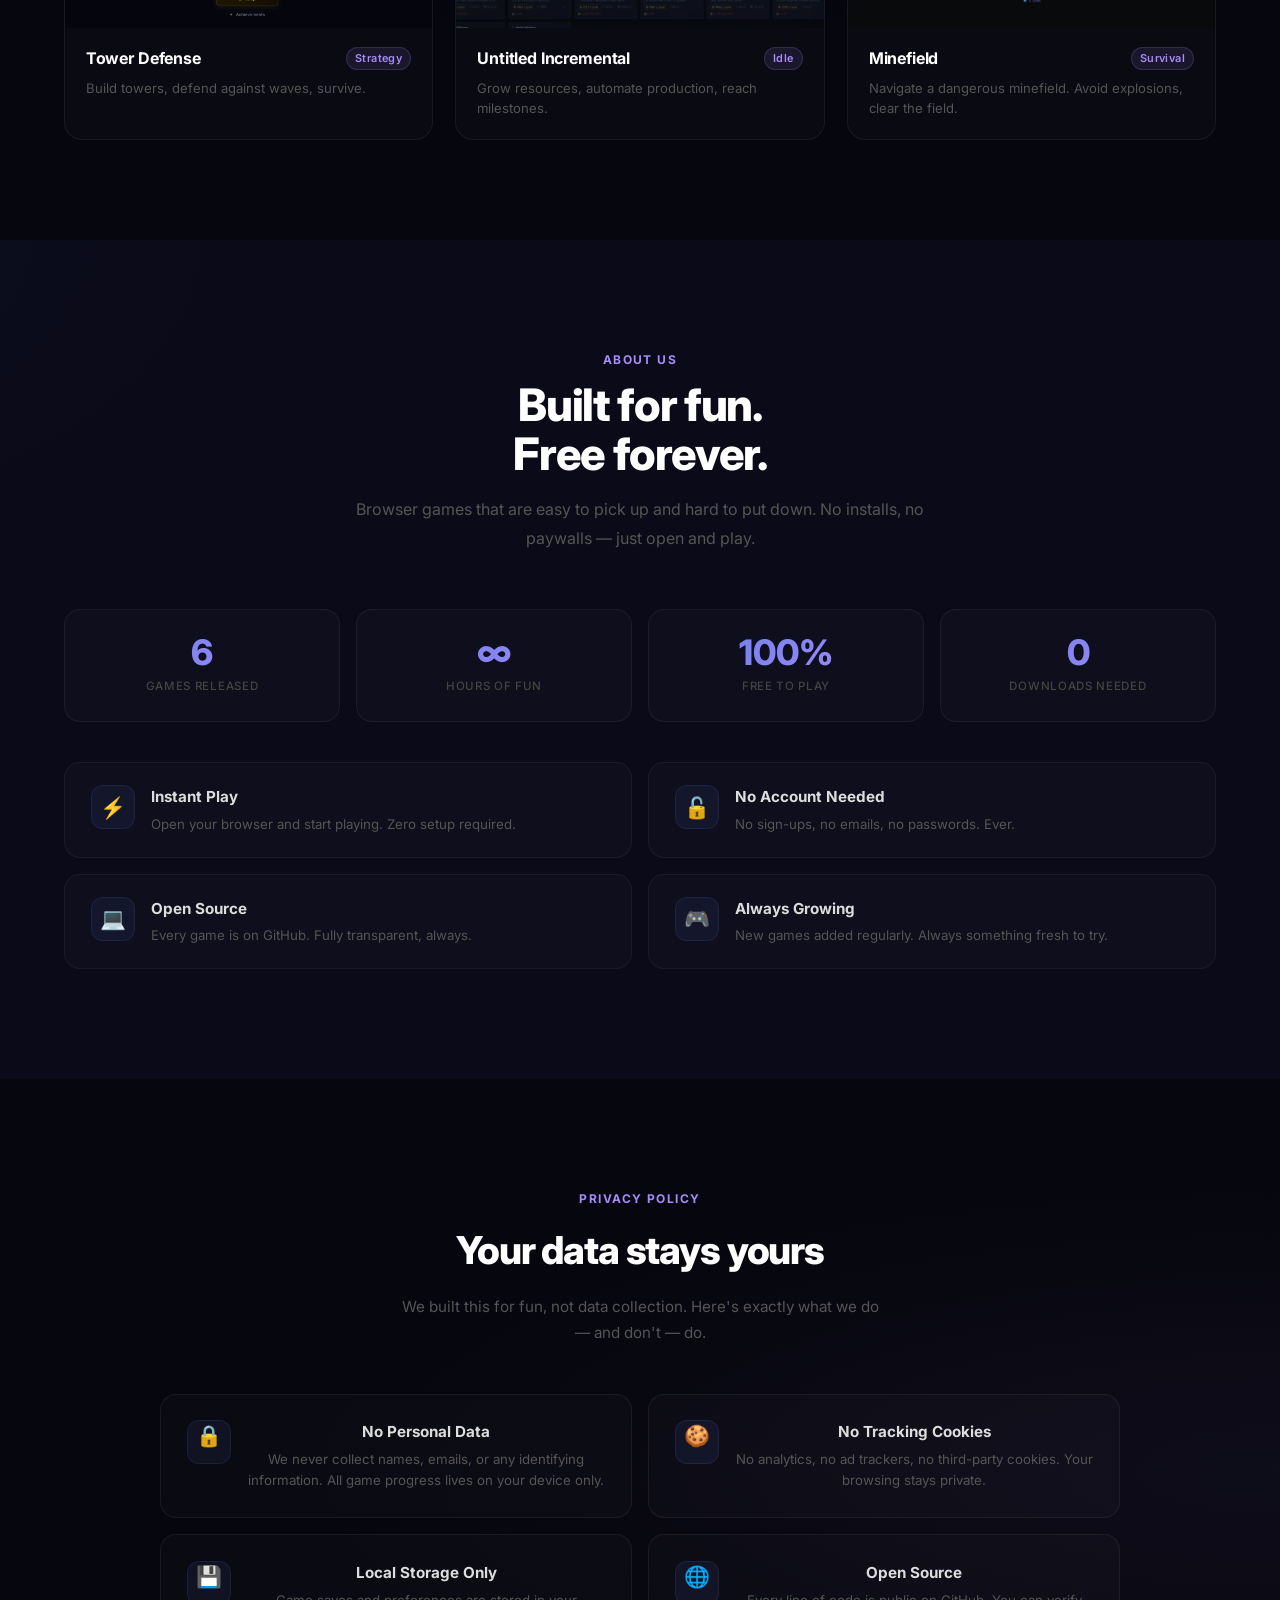
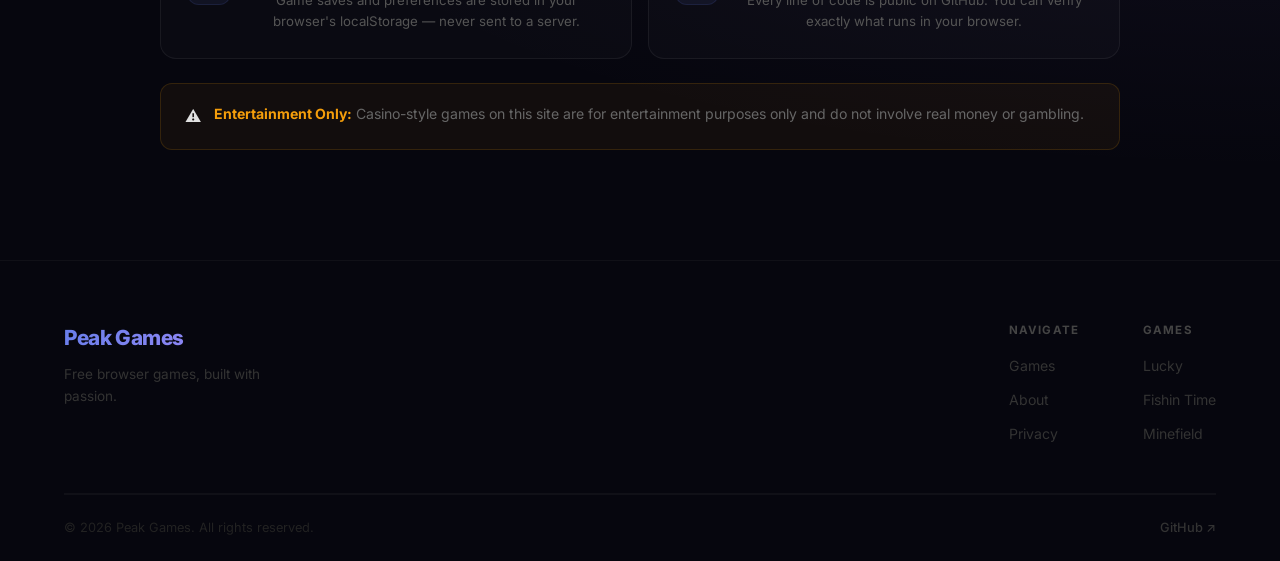
==== commit 22e741ba: "Live player counts, homepage UI redesign" ====
--- a/index.html
+++ b/index.html
@@ -11,6 +11,8 @@
 </head>
 <body>
     <div class="scroll-progress" id="scrollProgress"></div>
+
+    <!-- ── Navbar ── -->
     <nav class="navbar">
         <div class="nav-container">
             <div class="nav-brand">
@@ -50,12 +52,31 @@
             </div>
         </div>
         <div class="hero-content">
-            <div class="hero-badge">🎮 6 Games Available</div>
+            <div class="hero-badge">
+                <span class="hero-badge-dot"></span>
+                6 Games Available
+            </div>
             <h1 class="hero-title">Peak<br><span class="hero-title-accent">Games</span></h1>
-            <p class="hero-subtitle">Free browser games built with passion.<br>No downloads. No accounts. Just play.</p>
+            <p class="hero-subtitle">Browser games built with passion. No downloads, no accounts, no paywalls.</p>
             <div class="hero-actions">
-                <a href="games.html" class="btn-primary">Browse Games →</a>
-                <a href="#about" class="btn-ghost">Learn More</a>
+                <a href="games.html" class="btn-primary">Browse Games <span class="btn-arrow">→</span></a>
+                <a href="#games" class="btn-ghost">See What's Playing</a>
+            </div>
+            <div class="hero-stats">
+                <div class="hero-stat">
+                    <span class="hero-stat-num">6</span>
+                    <span class="hero-stat-label">Games</span>
+                </div>
+                <div class="hero-stat-divider"></div>
+                <div class="hero-stat">
+                    <span class="hero-stat-num">100%</span>
+                    <span class="hero-stat-label">Free</span>
+                </div>
+                <div class="hero-stat-divider"></div>
+                <div class="hero-stat">
+                    <span class="hero-stat-num">0</span>
+                    <span class="hero-stat-label">Downloads</span>
+                </div>
             </div>
         </div>
         <div class="hero-scroll-hint">
@@ -63,54 +84,110 @@
         </div>
     </header>
 
-    <!-- ── Game Previews Strip ── -->
-    <section class="games-strip">
+    <!-- ── Games Section ── -->
+    <section id="games" class="home-games-section">
         <div class="container">
-            <div class="strip-header">
-                <h2>Our Games</h2>
-                <a href="games.html" class="strip-link">View All →</a>
-            </div>
-            <div class="strip-grid">
-                <a href="https://amongusman173-hub.github.io/PeakGames-Lucky/" target="_blank" class="strip-card">
-                    <img src="images/lucky.png" alt="Lucky">
-                    <div class="strip-card-info">
-                        <span class="strip-card-name">Lucky</span>
-                        <span class="strip-card-tag">Casino</span>
-                    </div>
-                </a>
-                <a href="https://amongusman173-hub.github.io/PeakGames-Fishin/" target="_blank" class="strip-card">
-                    <img src="images/fishing time.png" alt="Fishin Time">
-                    <div class="strip-card-info">
-                        <span class="strip-card-name">Fishin Time</span>
-                        <span class="strip-card-tag">Adventure</span>
-                    </div>
-                </a>
-                <a href="https://amongusman173-hub.github.io/PeakGames-Roguelite/" target="_blank" class="strip-card">
-                    <img src="images/rougelite arena.png" alt="Roguelite Arena">
-                    <div class="strip-card-info">
-                        <span class="strip-card-name">Roguelite Arena</span>
-                        <span class="strip-card-tag">Action</span>
-                    </div>
-                </a>
-                <a href="https://amongusman173-hub.github.io/PeakGames-TowerDefense/" target="_blank" class="strip-card">
-                    <img src="images/tower defense.png" alt="Tower Defense">
-                    <div class="strip-card-info">
-                        <span class="strip-card-name">Tower Defense</span>
-                        <span class="strip-card-tag">Strategy</span>
-                    </div>
-                </a>
-                <a href="https://amongusman173-hub.github.io/PeakGames-Incremental/" target="_blank" class="strip-card">
-                    <img src="images/incremental.png" alt="Untitled Incremental">
-                    <div class="strip-card-info">
-                        <span class="strip-card-name">Untitled Incremental</span>
-                        <span class="strip-card-tag">Idle</span>
-                    </div>
-                </a>
-                <a href="https://amongusman173-hub.github.io/PeakGames-MineField/" target="_blank" class="strip-card">
-                    <img src="images/MineField.png" alt="Minefield">
-                    <div class="strip-card-info">
-                        <span class="strip-card-name">Minefield</span>
-                        <span class="strip-card-tag">Survival</span>
+            <div class="home-section-header">
+                <div class="home-section-label">Our Games</div>
+                <h2 class="home-section-title">Pick something to play</h2>
+                <a href="games.html" class="home-section-link">View all games →</a>
+            </div>
+            <div class="home-games-grid">
+                <a href="https://amongusman173-hub.github.io/PeakGames-Lucky/" target="_blank" class="home-game-card">
+                    <div class="home-game-img-wrap">
+                        <img src="images/lucky.png" alt="Lucky">
+                        <div class="home-game-overlay">
+                            <span class="home-game-play">Play Now →</span>
+                        </div>
+                    </div>
+                    <div class="home-game-info">
+                        <div class="home-game-top">
+                            <span class="home-game-name">Lucky</span>
+                            <span class="home-game-tag">Casino</span>
+                        </div>
+                        <p class="home-game-desc">Dice, mines, roulette, slots and more. Test your luck.</p>
+                        <span class="player-count strip-player-count" data-game="lucky"></span>
+                    </div>
+                </a>
+                <a href="https://amongusman173-hub.github.io/PeakGames-Fishin/" target="_blank" class="home-game-card">
+                    <div class="home-game-img-wrap">
+                        <img src="images/fishing time.png" alt="Fishin Time">
+                        <div class="home-game-overlay">
+                            <span class="home-game-play">Play Now →</span>
+                        </div>
+                    </div>
+                    <div class="home-game-info">
+                        <div class="home-game-top">
+                            <span class="home-game-name">Fishin Time</span>
+                            <span class="home-game-tag">Adventure</span>
+                        </div>
+                        <p class="home-game-desc">Cast your line and reel in a variety of fish.</p>
+                        <span class="player-count strip-player-count" data-game="fishin"></span>
+                    </div>
+                </a>
+                <a href="https://amongusman173-hub.github.io/PeakGames-Roguelite/" target="_blank" class="home-game-card">
+                    <div class="home-game-img-wrap">
+                        <img src="images/rougelite arena.png" alt="Roguelite Arena">
+                        <div class="home-game-overlay">
+                            <span class="home-game-play">Play Now →</span>
+                        </div>
+                    </div>
+                    <div class="home-game-info">
+                        <div class="home-game-top">
+                            <span class="home-game-name">Roguelite Arena</span>
+                            <span class="home-game-tag">Action</span>
+                        </div>
+                        <p class="home-game-desc">Every run is unique. Battle through procedurally generated levels.</p>
+                        <span class="player-count strip-player-count" data-game="roguelite"></span>
+                    </div>
+                </a>
+                <a href="https://amongusman173-hub.github.io/PeakGames-TowerDefense/" target="_blank" class="home-game-card">
+                    <div class="home-game-img-wrap">
+                        <img src="images/tower defense.png" alt="Tower Defense">
+                        <div class="home-game-overlay">
+                            <span class="home-game-play">Play Now →</span>
+                        </div>
+                    </div>
+                    <div class="home-game-info">
+                        <div class="home-game-top">
+                            <span class="home-game-name">Tower Defense</span>
+                            <span class="home-game-tag">Strategy</span>
+                        </div>
+                        <p class="home-game-desc">Build towers, defend against waves, survive.</p>
+                        <span class="player-count strip-player-count" data-game="towerdefense"></span>
+                    </div>
+                </a>
+                <a href="https://amongusman173-hub.github.io/PeakGames-Incremental/" target="_blank" class="home-game-card">
+                    <div class="home-game-img-wrap">
+                        <img src="images/incremental.png" alt="Untitled Incremental">
+                        <div class="home-game-overlay">
+                            <span class="home-game-play">Play Now →</span>
+                        </div>
+                    </div>
+                    <div class="home-game-info">
+                        <div class="home-game-top">
+                            <span class="home-game-name">Untitled Incremental</span>
+                            <span class="home-game-tag">Idle</span>
+                        </div>
+                        <p class="home-game-desc">Grow resources, automate production, reach milestones.</p>
+                        <span class="player-count strip-player-count" data-game="incremental"></span>
+                    </div>
+                </a>
+                <a href="https://amongusman173-hub.github.io/PeakGames-MineField/" target="_blank" class="home-game-card home-game-card--new">
+                    <div class="home-game-img-wrap">
+                        <img src="images/MineField.png" alt="Minefield">
+                        <div class="home-game-overlay">
+                            <span class="home-game-play">Play Now →</span>
+                        </div>
+                        <span class="home-game-badge">NEW</span>
+                    </div>
+                    <div class="home-game-info">
+                        <div class="home-game-top">
+                            <span class="home-game-name">Minefield</span>
+                            <span class="home-game-tag">Survival</span>
+                        </div>
+                        <p class="home-game-desc">Navigate a dangerous minefield. Avoid explosions, clear the field.</p>
+                        <span class="player-count strip-player-count" data-game="minefield"></span>
                     </div>
                 </a>
             </div>
@@ -120,32 +197,58 @@
     <!-- ── About ── -->
     <section id="about" class="about-section">
         <div class="container">
-            <div class="about-grid">
-                <div class="about-text">
-                    <div class="about-label">About Us</div>
-                    <h2>Built for fun.<br>Free forever.</h2>
-                    <p>We make browser games that are easy to pick up and hard to put down. No installs, no paywalls — just open and play.</p>
-                    <div class="stats-grid">
-                        <div class="stat-item">
-                            <div class="stat-number">6</div>
-                            <div class="stat-label">Games Released</div>
-                        </div>
-                        <div class="stat-item">
-                            <div class="stat-number">∞</div>
-                            <div class="stat-label">Hours of Fun</div>
-                        </div>
-                        <div class="stat-item">
-                            <div class="stat-number">100%</div>
-                            <div class="stat-label">Free to Play</div>
-                        </div>
-                    </div>
-                </div>
-                <div class="about-visual">
-                    <div class="floating-elements">
-                        <div class="floating-card">🎮</div>
-                        <div class="floating-card">🎲</div>
-                        <div class="floating-card">⚔️</div>
-                        <div class="floating-card">💎</div>
+            <div class="about-header">
+                <div class="home-section-label">About Us</div>
+                <h2 class="about-heading">Built for fun.<br>Free forever.</h2>
+                <p class="about-body">Browser games that are easy to pick up and hard to put down. No installs, no paywalls — just open and play.</p>
+            </div>
+            <div class="about-inner">
+                <div class="about-stats">
+                    <div class="about-stat">
+                        <div class="about-stat-num">6</div>
+                        <div class="about-stat-label">Games Released</div>
+                    </div>
+                    <div class="about-stat">
+                        <div class="about-stat-num">∞</div>
+                        <div class="about-stat-label">Hours of Fun</div>
+                    </div>
+                    <div class="about-stat">
+                        <div class="about-stat-num">100%</div>
+                        <div class="about-stat-label">Free to Play</div>
+                    </div>
+                    <div class="about-stat">
+                        <div class="about-stat-num">0</div>
+                        <div class="about-stat-label">Downloads Needed</div>
+                    </div>
+                </div>
+                <div class="about-features">
+                    <div class="about-feature">
+                        <div class="about-feature-icon">⚡</div>
+                        <div class="about-feature-text">
+                            <div class="about-feature-title">Instant Play</div>
+                            <div class="about-feature-desc">Open your browser and start playing. Zero setup required.</div>
+                        </div>
+                    </div>
+                    <div class="about-feature">
+                        <div class="about-feature-icon">🔓</div>
+                        <div class="about-feature-text">
+                            <div class="about-feature-title">No Account Needed</div>
+                            <div class="about-feature-desc">No sign-ups, no emails, no passwords. Ever.</div>
+                        </div>
+                    </div>
+                    <div class="about-feature">
+                        <div class="about-feature-icon">💻</div>
+                        <div class="about-feature-text">
+                            <div class="about-feature-title">Open Source</div>
+                            <div class="about-feature-desc">Every game is on GitHub. Fully transparent, always.</div>
+                        </div>
+                    </div>
+                    <div class="about-feature">
+                        <div class="about-feature-icon">🎮</div>
+                        <div class="about-feature-text">
+                            <div class="about-feature-title">Always Growing</div>
+                            <div class="about-feature-desc">New games added regularly. Always something fresh to try.</div>
+                        </div>
                     </div>
                 </div>
             </div>
@@ -155,47 +258,84 @@
     <!-- ── Privacy ── -->
     <section id="privacy" class="privacy-section">
         <div class="container">
-            <div class="privacy-content">
-                <h2>Privacy Policy</h2>
-                <div class="privacy-grid">
+            <div class="privacy-inner">
+                <div class="privacy-header">
+                    <div class="home-section-label" style="display:block;text-align:center">Privacy Policy</div>
+                    <h2 class="privacy-heading">Your data stays yours</h2>
+                    <p class="privacy-sub">We built this for fun, not data collection. Here's exactly what we do — and don't — do.</p>
+                </div>
+                <div class="privacy-cards">
                     <div class="privacy-card">
-                        <div class="privacy-icon">🔒</div>
-                        <h3>Data Protection</h3>
-                        <p>We don't collect personal data. All game progress is stored locally on your device.</p>
+                        <div class="privacy-card-icon-wrap">
+                            <div class="privacy-icon">🔒</div>
+                        </div>
+                        <div class="privacy-card-body">
+                            <h3>No Personal Data</h3>
+                            <p>We never collect names, emails, or any identifying information. All game progress lives on your device only.</p>
+                        </div>
                     </div>
                     <div class="privacy-card">
-                        <div class="privacy-icon">🍪</div>
-                        <h3>No Cookies</h3>
-                        <p>Our games run entirely in your browser without tracking cookies or analytics.</p>
+                        <div class="privacy-card-icon-wrap">
+                            <div class="privacy-icon">🍪</div>
+                        </div>
+                        <div class="privacy-card-body">
+                            <h3>No Tracking Cookies</h3>
+                            <p>No analytics, no ad trackers, no third-party cookies. Your browsing stays private.</p>
+                        </div>
                     </div>
                     <div class="privacy-card">
-                        <div class="privacy-icon">🌐</div>
-                        <h3>Open Source</h3>
-                        <p>All our games are open source and hosted on GitHub for full transparency.</p>
+                        <div class="privacy-card-icon-wrap">
+                            <div class="privacy-icon">💾</div>
+                        </div>
+                        <div class="privacy-card-body">
+                            <h3>Local Storage Only</h3>
+                            <p>Game saves and preferences are stored in your browser's localStorage — never sent to a server.</p>
+                        </div>
+                    </div>
+                    <div class="privacy-card">
+                        <div class="privacy-card-icon-wrap">
+                            <div class="privacy-icon">🌐</div>
+                        </div>
+                        <div class="privacy-card-body">
+                            <h3>Open Source</h3>
+                            <p>Every line of code is public on GitHub. You can verify exactly what runs in your browser.</p>
+                        </div>
                     </div>
                 </div>
                 <div class="privacy-note">
-                    <p><strong>Entertainment Only:</strong> Our casino-style games are for entertainment purposes only and do not involve real money gambling.</p>
+                    <span class="privacy-note-icon">⚠️</span>
+                    <p><strong>Entertainment Only:</strong> Casino-style games on this site are for entertainment purposes only and do not involve real money or gambling.</p>
                 </div>
             </div>
         </div>
     </section>
 
+    <!-- ── Footer ── -->
     <footer class="footer">
         <div class="container">
-            <div class="footer-content">
+            <div class="footer-inner">
                 <div class="footer-brand">
-                    <h3>Peak Games</h3>
-                    <p>Free browser games</p>
-                </div>
-                <div class="footer-links">
-                    <a href="games.html">Games</a>
-                    <a href="#about">About</a>
-                    <a href="#privacy">Privacy</a>
+                    <span class="footer-logo">Peak Games</span>
+                    <p>Free browser games, built with passion.</p>
+                </div>
+                <div class="footer-cols">
+                    <div class="footer-col">
+                        <div class="footer-col-title">Navigate</div>
+                        <a href="games.html">Games</a>
+                        <a href="#about">About</a>
+                        <a href="#privacy">Privacy</a>
+                    </div>
+                    <div class="footer-col">
+                        <div class="footer-col-title">Games</div>
+                        <a href="https://amongusman173-hub.github.io/PeakGames-Lucky/" target="_blank">Lucky</a>
+                        <a href="https://amongusman173-hub.github.io/PeakGames-Fishin/" target="_blank">Fishin Time</a>
+                        <a href="https://amongusman173-hub.github.io/PeakGames-MineField/" target="_blank">Minefield</a>
+                    </div>
                 </div>
             </div>
             <div class="footer-bottom">
-                <p>&copy; 2026 Peak Games. All rights reserved.</p>
+                <p>© 2026 Peak Games. All rights reserved.</p>
+                <a href="https://github.com/amongusman173-hub" target="_blank" class="footer-github">GitHub ↗</a>
             </div>
         </div>
     </footer>
--- a/styles.css
+++ b/styles.css
@@ -1299,3 +1299,470 @@
     0%,100% { opacity: 1; transform: scale(1); }
     50%      { opacity: 0.5; transform: scale(0.7); }
 }
+
+/* ── Live Player Count — strip card variant ── */
+.strip-player-count {
+    margin-left: 0;
+    font-size: 0.68rem;
+    padding: 1px 6px;
+}
+
+/* ════════════════════════════════════════════
+   HOME PAGE — redesigned sections
+   ════════════════════════════════════════════ */
+
+/* ── Hero tweaks ── */
+.hero-badge-dot {
+    width: 7px; height: 7px; border-radius: 50%;
+    background: #10b981;
+    animation: playerPulse 1.8s ease-in-out infinite;
+    flex-shrink: 0;
+}
+
+.hero-title {
+    font-size: 7rem; font-weight: 900; line-height: 0.92;
+    letter-spacing: -0.05em; margin-bottom: 1.4rem; color: #fff;
+    animation: heroSlideUp 0.7s ease 0.3s both;
+}
+
+.btn-arrow {
+    display: inline-block;
+    transition: transform 0.25s ease;
+}
+.btn-primary:hover .btn-arrow { transform: translateX(4px); }
+
+.hero-stats {
+    display: flex; align-items: center; gap: 2rem;
+    margin-top: 3rem;
+    animation: heroSlideUp 0.7s ease 0.75s both;
+}
+
+.hero-stat { text-align: center; }
+
+.hero-stat-num {
+    display: block; font-size: 1.6rem; font-weight: 800;
+    color: #fff; letter-spacing: -0.03em; line-height: 1;
+}
+
+.hero-stat-label {
+    display: block; font-size: 0.72rem; color: #444;
+    font-weight: 500; letter-spacing: 0.06em;
+    text-transform: uppercase; margin-top: 0.3rem;
+}
+
+.hero-stat-divider {
+    width: 1px; height: 32px;
+    background: rgba(255,255,255,0.08);
+}
+
+/* ── Shared section label ── */
+.home-section-label {
+    font-size: 0.75rem; font-weight: 700; letter-spacing: 0.12em;
+    text-transform: uppercase; color: var(--violet);
+    margin-bottom: 0.7rem;
+}
+
+/* ── Home Games Section ── */
+.home-games-section {
+    padding: 100px 0;
+    background: var(--bg);
+    position: relative;
+}
+
+.home-games-section::before {
+    content: ''; position: absolute; inset: 0; pointer-events: none;
+    background: radial-gradient(ellipse at 50% 0%, rgba(102,126,234,0.06) 0%, transparent 60%);
+}
+
+.home-section-header {
+    display: flex; align-items: flex-end; justify-content: space-between;
+    margin-bottom: 2.5rem; flex-wrap: wrap; gap: 1rem;
+}
+
+.home-section-title {
+    font-size: 2.2rem; font-weight: 800; color: #fff;
+    letter-spacing: -0.03em; line-height: 1.1; margin: 0;
+}
+
+.home-section-link {
+    color: #555; text-decoration: none; font-size: 0.88rem;
+    font-weight: 500; transition: color 0.2s ease;
+    white-space: nowrap; padding-bottom: 4px;
+}
+.home-section-link:hover { color: var(--violet); }
+
+.home-games-grid {
+    display: grid;
+    grid-template-columns: repeat(3, 1fr);
+    gap: 1.4rem;
+}
+
+.home-game-card {
+    text-decoration: none;
+    background: rgba(255,255,255,0.02);
+    border: 1px solid rgba(255,255,255,0.06);
+    border-radius: 18px; overflow: hidden;
+    display: flex; flex-direction: column;
+    transition: transform 0.28s ease, box-shadow 0.28s ease, border-color 0.28s ease;
+    position: relative;
+}
+
+.home-game-card:hover {
+    transform: translateY(-6px);
+    box-shadow: 0 24px 48px rgba(0,0,0,0.5), 0 0 0 1px rgba(102,126,234,0.2);
+    border-color: rgba(102,126,234,0.2);
+}
+
+.home-game-img-wrap {
+    position: relative; overflow: hidden;
+    aspect-ratio: 16/9;
+}
+
+.home-game-img-wrap img {
+    width: 100%; height: 100%; object-fit: cover;
+    display: block; filter: brightness(0.8);
+    transition: filter 0.3s ease, transform 0.4s ease;
+}
+
+.home-game-card:hover .home-game-img-wrap img {
+    filter: brightness(1);
+    transform: scale(1.04);
+}
+
+.home-game-overlay {
+    position: absolute; inset: 0;
+    background: rgba(6,6,14,0.5);
+    display: flex; align-items: center; justify-content: center;
+    opacity: 0; transition: opacity 0.25s ease;
+}
+
+.home-game-card:hover .home-game-overlay { opacity: 1; }
+
+.home-game-play {
+    background: linear-gradient(135deg, var(--purple), var(--deep));
+    color: #fff; padding: 10px 22px; border-radius: 50px;
+    font-size: 0.85rem; font-weight: 700; letter-spacing: 0.03em;
+    box-shadow: 0 4px 20px rgba(102,126,234,0.5);
+    transform: translateY(6px);
+    transition: transform 0.25s ease;
+}
+
+.home-game-card:hover .home-game-play { transform: translateY(0); }
+
+.home-game-badge {
+    position: absolute; top: 10px; left: 10px;
+    background: linear-gradient(135deg, #10b981, #059669);
+    color: #fff; padding: 3px 10px; border-radius: 50px;
+    font-size: 0.68rem; font-weight: 700; letter-spacing: 0.06em;
+    text-transform: uppercase;
+    box-shadow: 0 2px 10px rgba(16,185,129,0.4);
+    animation: badgePulse 2s ease-in-out infinite;
+}
+
+.home-game-info {
+    padding: 1.1rem 1.3rem 1.3rem;
+    display: flex; flex-direction: column; gap: 0.4rem;
+}
+
+.home-game-top {
+    display: flex; align-items: center;
+    justify-content: space-between; gap: 0.5rem;
+}
+
+.home-game-name {
+    font-size: 1rem; font-weight: 700; color: #fff;
+    letter-spacing: -0.01em;
+}
+
+.home-game-tag {
+    font-size: 0.68rem; font-weight: 600; color: var(--violet);
+    background: rgba(167,139,250,0.1);
+    border: 1px solid rgba(167,139,250,0.18);
+    padding: 2px 8px; border-radius: 50px;
+    white-space: nowrap; letter-spacing: 0.04em;
+}
+
+.home-game-desc {
+    font-size: 0.82rem; color: #555; line-height: 1.55; margin: 0;
+}
+
+/* player count inside home cards — no left margin */
+.home-game-info .strip-player-count { margin-left: 0; }
+
+/* ── About Section ── */
+.about-section {
+    padding: 110px 0;
+    background: var(--bg2);
+    position: relative; overflow: hidden;
+}
+
+.about-section::before {
+    content: ''; position: absolute; inset: 0; pointer-events: none;
+    background: radial-gradient(ellipse at 0% 50%, rgba(102,126,234,0.06) 0%, transparent 55%);
+}
+
+.about-header {
+    text-align: center; max-width: 600px; margin: 0 auto 3.5rem;
+    position: relative; z-index: 1;
+}
+
+.about-heading {
+    font-size: 2.8rem; font-weight: 800; color: #fff;
+    letter-spacing: -0.03em; line-height: 1.1; margin-bottom: 1rem;
+}
+
+.about-body {
+    font-size: 1rem; color: #555; line-height: 1.8; margin: 0;
+}
+
+.about-inner {
+    display: flex; flex-direction: column; gap: 2.5rem;
+    position: relative; z-index: 1;
+}
+
+.about-stats {
+    display: grid; grid-template-columns: repeat(4,1fr); gap: 1rem;
+}
+
+.about-stat {
+    padding: 1.6rem 1rem; text-align: center;
+    background: rgba(255,255,255,0.02);
+    border: 1px solid rgba(255,255,255,0.06);
+    border-radius: 16px;
+    transition: transform 0.25s ease, border-color 0.25s ease, background 0.25s ease;
+    position: relative; overflow: hidden;
+}
+
+.about-stat::before {
+    content: ''; position: absolute; top: 0; left: 0; right: 0; height: 2px;
+    background: linear-gradient(90deg, var(--purple), var(--violet));
+    opacity: 0; transition: opacity 0.25s ease;
+}
+
+.about-stat:hover {
+    transform: translateY(-4px);
+    border-color: rgba(102,126,234,0.2);
+    background: rgba(102,126,234,0.04);
+}
+
+.about-stat:hover::before { opacity: 1; }
+
+.about-stat-num {
+    font-size: 2.2rem; font-weight: 800; line-height: 1;
+    background: linear-gradient(135deg, var(--purple), var(--violet));
+    -webkit-background-clip: text; -webkit-text-fill-color: transparent; background-clip: text;
+    margin-bottom: 0.4rem; display: block;
+}
+
+.about-stat-label {
+    font-size: 0.72rem; color: #444; font-weight: 500;
+    letter-spacing: 0.06em; text-transform: uppercase;
+}
+
+.about-features {
+    display: grid; grid-template-columns: repeat(2, 1fr); gap: 1rem;
+}
+
+.about-feature {
+    display: flex; align-items: flex-start; gap: 1rem;
+    padding: 1.4rem 1.6rem;
+    background: rgba(255,255,255,0.02);
+    border: 1px solid rgba(255,255,255,0.05);
+    border-radius: 16px;
+    transition: border-color 0.25s ease, background 0.25s ease, transform 0.25s ease;
+}
+
+.about-feature:hover {
+    border-color: rgba(102,126,234,0.2);
+    background: rgba(102,126,234,0.03);
+    transform: translateY(-2px);
+}
+
+.about-feature-icon {
+    font-size: 1.3rem; flex-shrink: 0;
+    width: 44px; height: 44px;
+    background: rgba(102,126,234,0.08);
+    border: 1px solid rgba(102,126,234,0.12);
+    border-radius: 12px;
+    display: flex; align-items: center; justify-content: center;
+}
+
+.about-feature-text { display: flex; flex-direction: column; gap: 0.25rem; }
+
+.about-feature-title {
+    font-size: 0.95rem; font-weight: 700; color: #ddd;
+}
+
+.about-feature-desc {
+    font-size: 0.83rem; color: #555; line-height: 1.55;
+}
+
+/* ── Privacy Section ── */
+.privacy-section {
+    padding: 110px 0;
+    background: var(--bg);
+    position: relative;
+}
+
+.privacy-section::before {
+    content: ''; position: absolute; inset: 0; pointer-events: none;
+    background: radial-gradient(ellipse at 100% 50%, rgba(167,139,250,0.05) 0%, transparent 55%);
+}
+
+.privacy-inner { max-width: 960px; margin: 0 auto; position: relative; z-index: 1; }
+
+.privacy-header {
+    text-align: center; margin-bottom: 3rem;
+}
+
+.privacy-heading {
+    font-size: 2.4rem; font-weight: 800; color: #fff;
+    letter-spacing: -0.03em; margin-bottom: 0.8rem;
+}
+
+.privacy-sub {
+    font-size: 0.95rem; color: #555; max-width: 480px; margin: 0 auto; line-height: 1.7;
+}
+
+.privacy-cards {
+    display: grid; grid-template-columns: repeat(2, 1fr);
+    gap: 1rem; margin-bottom: 1.5rem;
+}
+
+.privacy-card {
+    display: flex; align-items: flex-start; gap: 1rem;
+    background: rgba(255,255,255,0.02);
+    border: 1px solid rgba(255,255,255,0.06);
+    border-radius: 16px; padding: 1.6rem;
+    transition: transform 0.25s ease, border-color 0.25s ease, background 0.25s ease;
+    position: relative; overflow: hidden;
+}
+
+.privacy-card::after {
+    content: ''; position: absolute; left: 0; top: 0; bottom: 0; width: 2px;
+    background: linear-gradient(to bottom, var(--purple), var(--violet));
+    opacity: 0; transition: opacity 0.25s ease;
+}
+
+.privacy-card:hover {
+    transform: translateY(-3px);
+    border-color: rgba(102,126,234,0.2);
+    background: rgba(102,126,234,0.03);
+}
+
+.privacy-card:hover::after { opacity: 1; }
+
+.privacy-card-icon-wrap {
+    flex-shrink: 0;
+    width: 44px; height: 44px;
+    background: rgba(102,126,234,0.08);
+    border: 1px solid rgba(102,126,234,0.12);
+    border-radius: 12px;
+    display: flex; align-items: center; justify-content: center;
+}
+
+.privacy-icon { font-size: 1.3rem; }
+
+.privacy-card-body { display: flex; flex-direction: column; gap: 0.3rem; }
+
+.privacy-card h3 { color: #ddd; font-size: 0.95rem; font-weight: 700; margin: 0; }
+.privacy-card p { color: #555; font-size: 0.83rem; line-height: 1.6; margin: 0; }
+
+.privacy-note {
+    display: flex; align-items: flex-start; gap: 0.8rem;
+    background: rgba(245,158,11,0.05);
+    border: 1px solid rgba(245,158,11,0.15);
+    border-radius: 12px; padding: 1.2rem 1.5rem;
+}
+
+.privacy-note-icon { font-size: 1rem; flex-shrink: 0; margin-top: 1px; }
+
+.privacy-note p { color: #666; font-size: 0.88rem; margin: 0; line-height: 1.6; }
+.privacy-note strong { color: #f59e0b; }
+
+/* ── Footer ── */
+.footer {
+    background: var(--bg);
+    border-top: 1px solid rgba(255,255,255,0.04);
+    padding: 60px 0 0;
+}
+
+.footer-inner {
+    display: flex; justify-content: space-between;
+    gap: 4rem; padding-bottom: 3rem;
+    border-bottom: 1px solid rgba(255,255,255,0.04);
+    flex-wrap: wrap;
+}
+
+.footer-logo {
+    font-size: 1.3rem; font-weight: 800; letter-spacing: -0.02em;
+    background: linear-gradient(135deg, #667eea, #a78bfa);
+    -webkit-background-clip: text; -webkit-text-fill-color: transparent; background-clip: text;
+    display: block; margin-bottom: 0.6rem;
+}
+
+.footer-brand p {
+    color: #333; font-size: 0.85rem; line-height: 1.6; max-width: 220px;
+}
+
+.footer-cols {
+    display: flex; gap: 4rem;
+}
+
+.footer-col {
+    display: flex; flex-direction: column; gap: 0.7rem;
+}
+
+.footer-col-title {
+    font-size: 0.72rem; font-weight: 700; color: #444;
+    letter-spacing: 0.1em; text-transform: uppercase;
+    margin-bottom: 0.3rem;
+}
+
+.footer-col a {
+    color: #333; text-decoration: none; font-size: 0.88rem;
+    transition: color 0.2s ease;
+}
+
+.footer-col a:hover { color: var(--violet); }
+
+.footer-bottom {
+    display: flex; justify-content: space-between; align-items: center;
+    padding: 1.4rem 0;
+}
+
+.footer-bottom p { color: #222; font-size: 0.8rem; }
+
+.footer-github {
+    color: #333; text-decoration: none; font-size: 0.8rem;
+    font-weight: 500; transition: color 0.2s ease;
+}
+
+.footer-github:hover { color: var(--violet); }
+
+/* ── Home page responsive ── */
+@media (max-width: 1024px) {
+    .home-games-grid { grid-template-columns: repeat(2, 1fr); }
+    .about-stats { grid-template-columns: repeat(2, 1fr); }
+}
+
+@media (max-width: 768px) {
+    .home-games-grid { grid-template-columns: repeat(2, 1fr); gap: 1rem; }
+    .home-section-header { flex-direction: column; align-items: flex-start; }
+    .privacy-cards { grid-template-columns: 1fr; }
+    .about-stats { grid-template-columns: repeat(2, 1fr); }
+    .about-features { grid-template-columns: 1fr; }
+    .footer-inner { flex-direction: column; gap: 2.5rem; }
+    .footer-cols { gap: 2.5rem; }
+    .footer-bottom { flex-direction: column; gap: 0.5rem; text-align: center; }
+    .hero-stats { gap: 1.2rem; }
+    .hero-title { font-size: 4.5rem; }
+}
+
+@media (max-width: 480px) {
+    .home-games-grid { grid-template-columns: 1fr; }
+    .about-stats { grid-template-columns: repeat(2, 1fr); gap: 0.8rem; }
+    .hero-title { font-size: 3.2rem; }
+    .hero-stats { gap: 1rem; }
+    .hero-stat-num { font-size: 1.3rem; }
+}
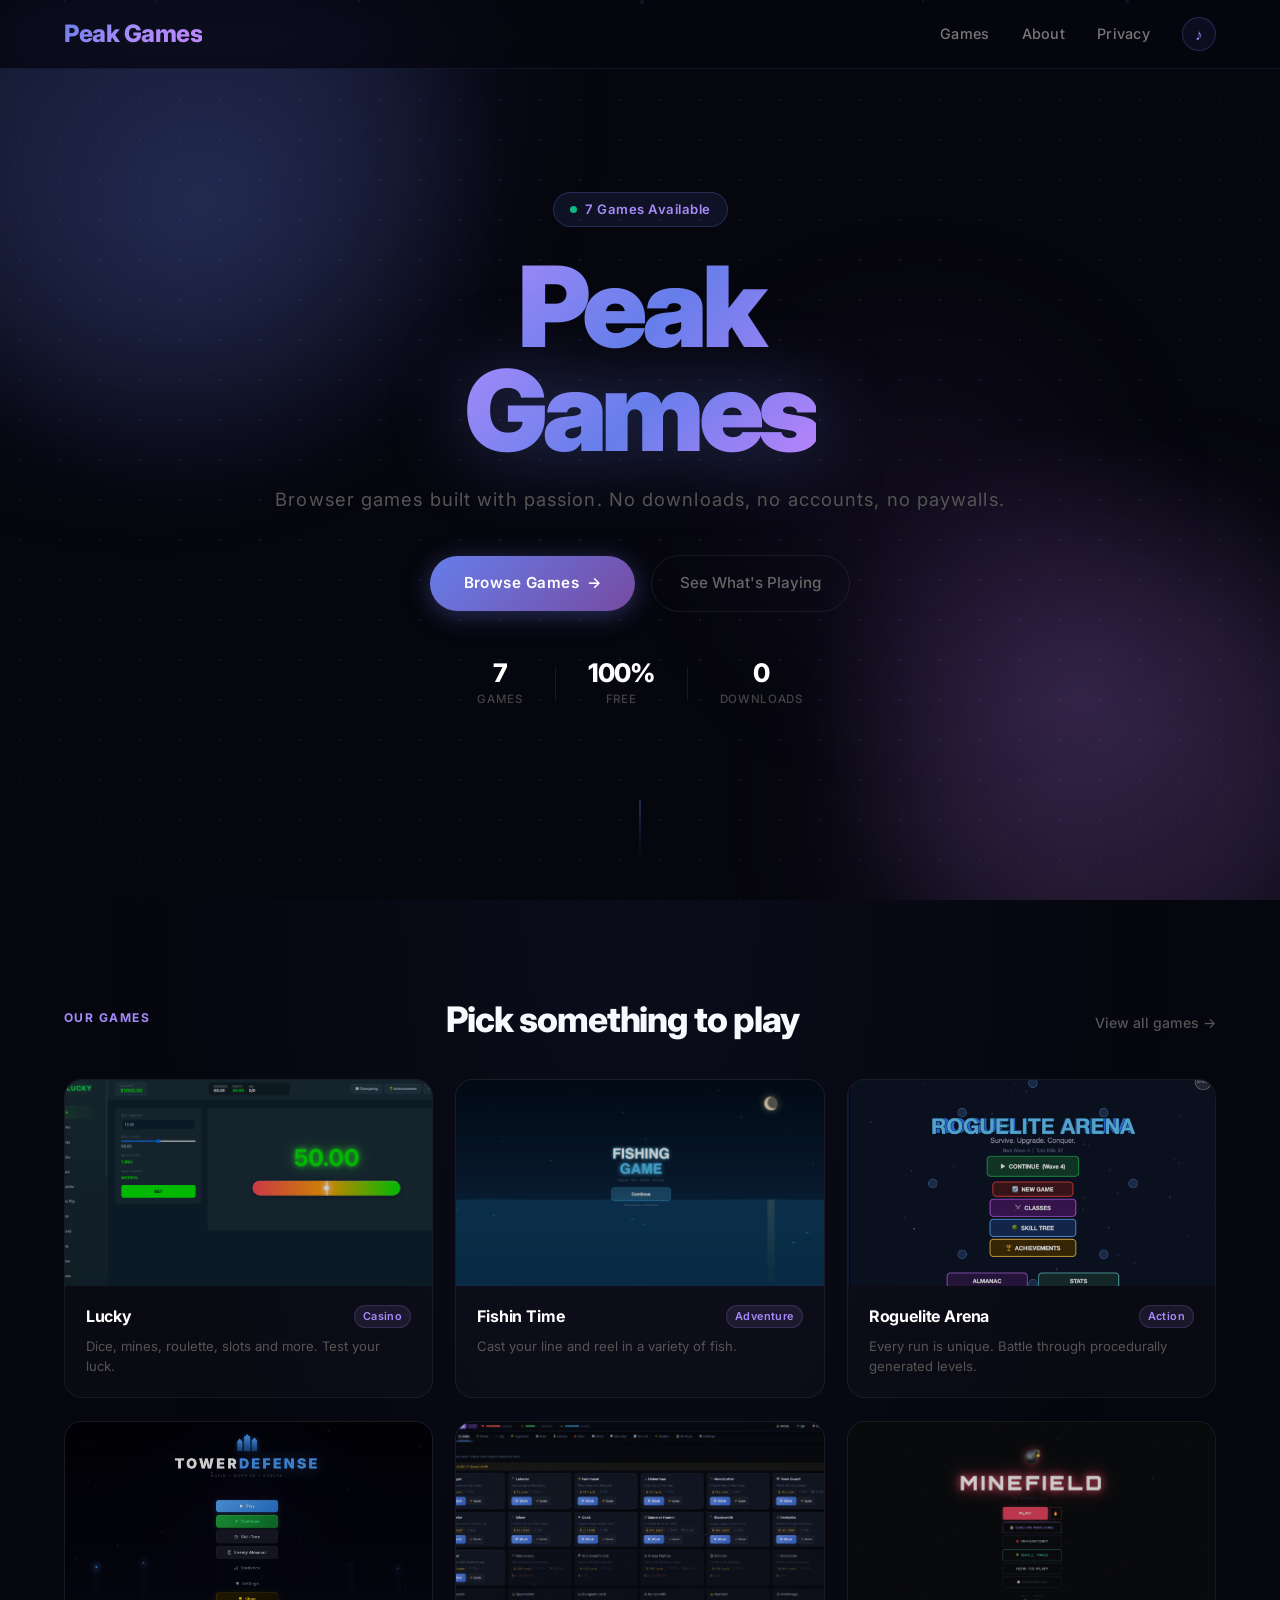
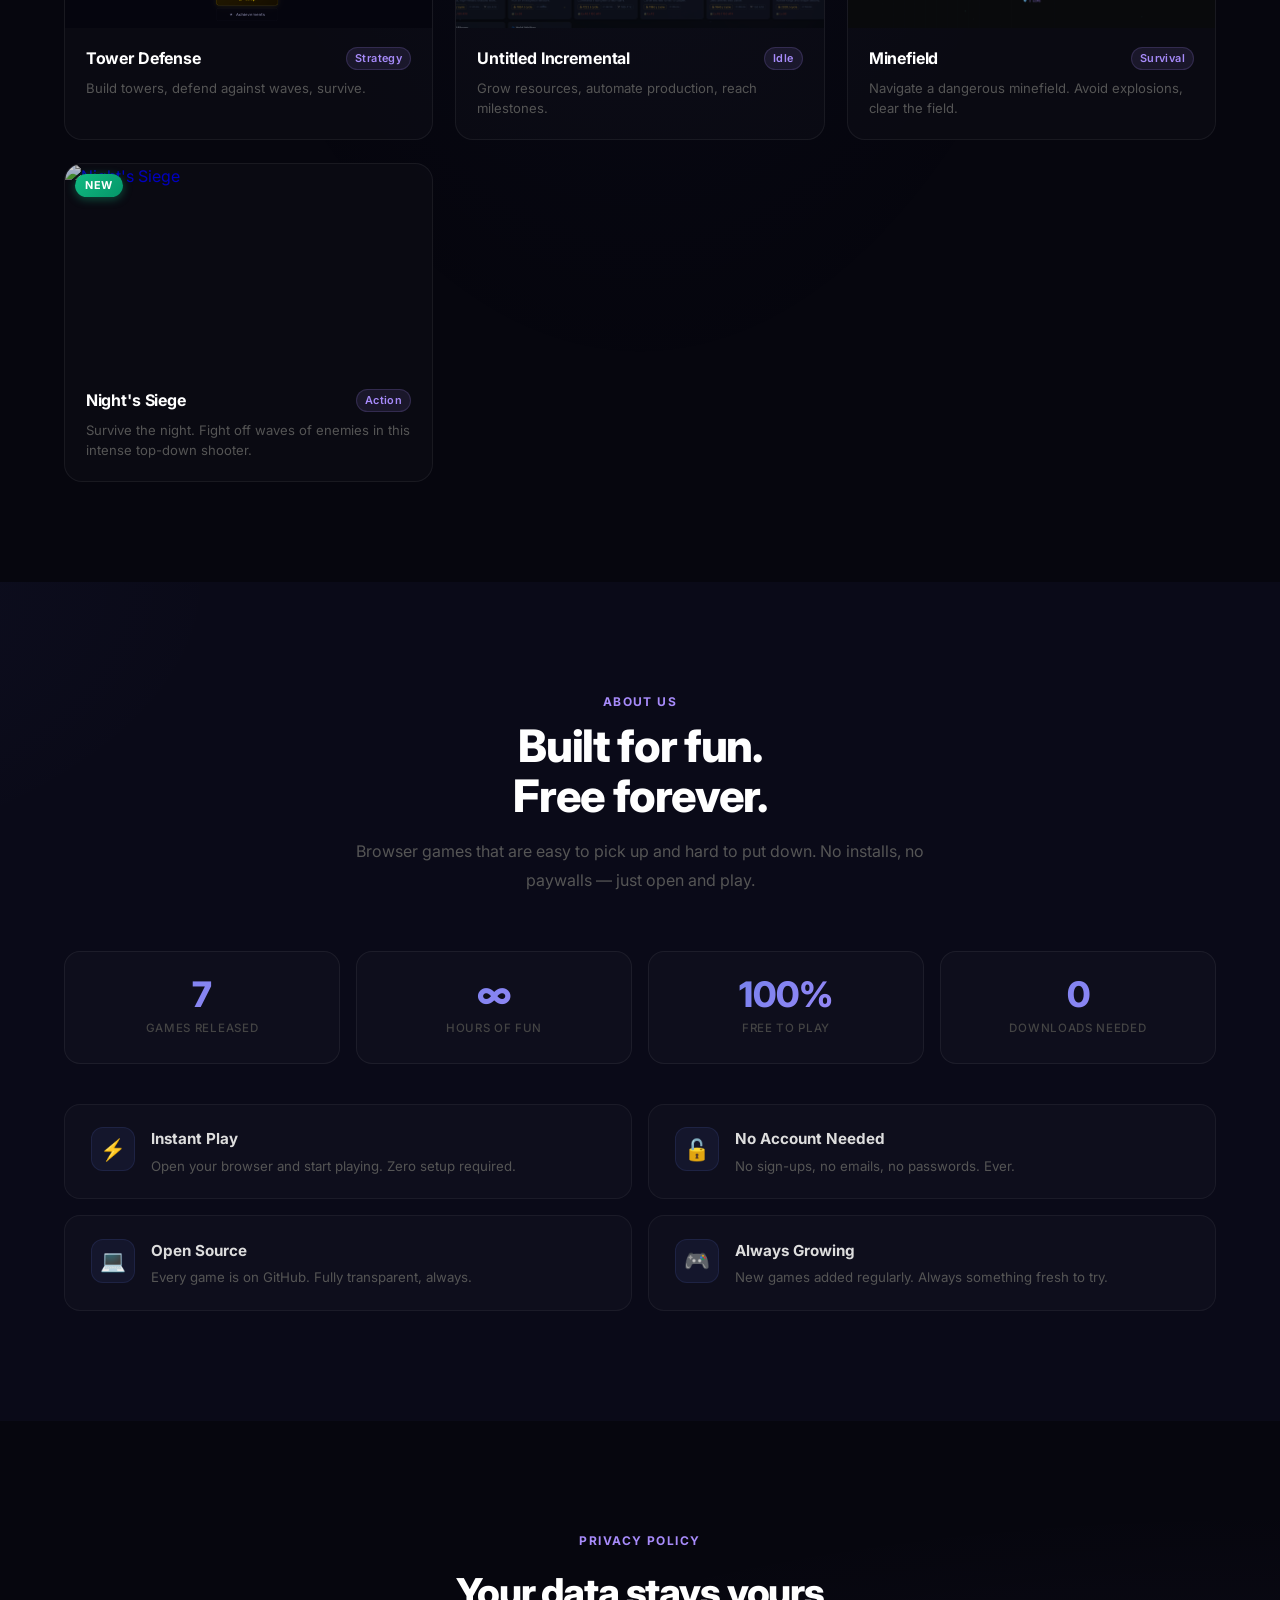
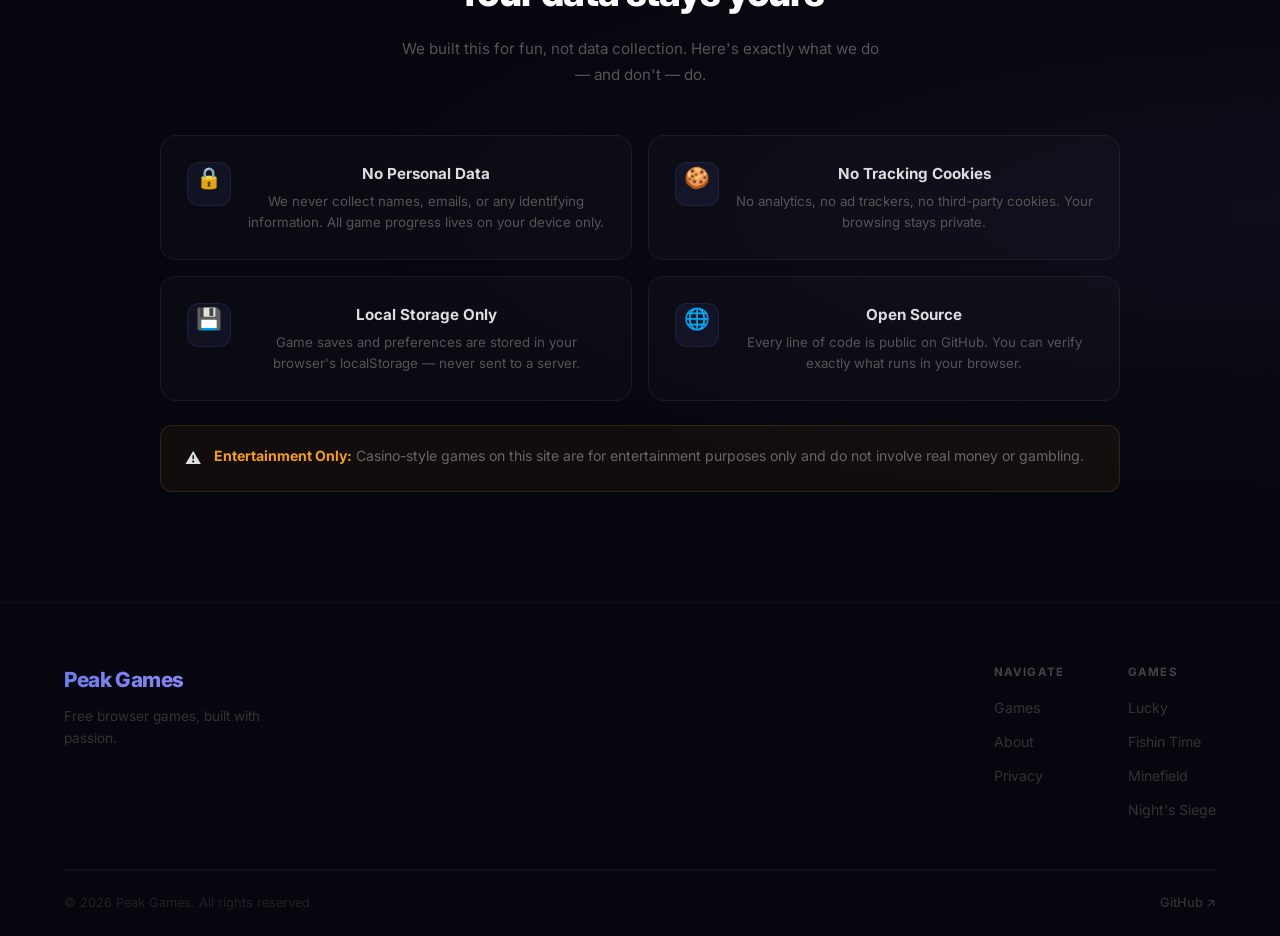
==== commit 13eae231: "Add Night's Siege, UI updates, live player counts" ====
--- a/index.html
+++ b/index.html
@@ -54,7 +54,7 @@
         <div class="hero-content">
             <div class="hero-badge">
                 <span class="hero-badge-dot"></span>
-                6 Games Available
+                7 Games Available
             </div>
             <h1 class="hero-title">Peak<br><span class="hero-title-accent">Games</span></h1>
             <p class="hero-subtitle">Browser games built with passion. No downloads, no accounts, no paywalls.</p>
@@ -64,7 +64,7 @@
             </div>
             <div class="hero-stats">
                 <div class="hero-stat">
-                    <span class="hero-stat-num">6</span>
+                    <span class="hero-stat-num">7</span>
                     <span class="hero-stat-label">Games</span>
                 </div>
                 <div class="hero-stat-divider"></div>
@@ -173,13 +173,12 @@
                         <span class="player-count strip-player-count" data-game="incremental"></span>
                     </div>
                 </a>
-                <a href="https://amongusman173-hub.github.io/PeakGames-MineField/" target="_blank" class="home-game-card home-game-card--new">
+                <a href="https://amongusman173-hub.github.io/PeakGames-MineField/" target="_blank" class="home-game-card">
                     <div class="home-game-img-wrap">
                         <img src="images/MineField.png" alt="Minefield">
                         <div class="home-game-overlay">
                             <span class="home-game-play">Play Now →</span>
                         </div>
-                        <span class="home-game-badge">NEW</span>
                     </div>
                     <div class="home-game-info">
                         <div class="home-game-top">
@@ -188,6 +187,23 @@
                         </div>
                         <p class="home-game-desc">Navigate a dangerous minefield. Avoid explosions, clear the field.</p>
                         <span class="player-count strip-player-count" data-game="minefield"></span>
+                    </div>
+                </a>
+                <a href="https://amongusman173-hub.github.io/PeakGames-Nights-Siege/" target="_blank" class="home-game-card">
+                    <div class="home-game-img-wrap">
+                        <img src="images/nights siege.png" alt="Night's Siege">
+                        <div class="home-game-overlay">
+                            <span class="home-game-play">Play Now →</span>
+                        </div>
+                        <span class="home-game-badge">NEW</span>
+                    </div>
+                    <div class="home-game-info">
+                        <div class="home-game-top">
+                            <span class="home-game-name">Night's Siege</span>
+                            <span class="home-game-tag">Action</span>
+                        </div>
+                        <p class="home-game-desc">Survive the night. Fight off waves of enemies in this intense top-down shooter.</p>
+                        <span class="player-count strip-player-count" data-game="nightssiege"></span>
                     </div>
                 </a>
             </div>
@@ -205,7 +221,7 @@
             <div class="about-inner">
                 <div class="about-stats">
                     <div class="about-stat">
-                        <div class="about-stat-num">6</div>
+                        <div class="about-stat-num">7</div>
                         <div class="about-stat-label">Games Released</div>
                     </div>
                     <div class="about-stat">
@@ -330,6 +346,7 @@
                         <a href="https://amongusman173-hub.github.io/PeakGames-Lucky/" target="_blank">Lucky</a>
                         <a href="https://amongusman173-hub.github.io/PeakGames-Fishin/" target="_blank">Fishin Time</a>
                         <a href="https://amongusman173-hub.github.io/PeakGames-MineField/" target="_blank">Minefield</a>
+                        <a href="https://amongusman173-hub.github.io/PeakGames-Nights-Siege/" target="_blank">Night's Siege</a>
                     </div>
                 </div>
             </div>
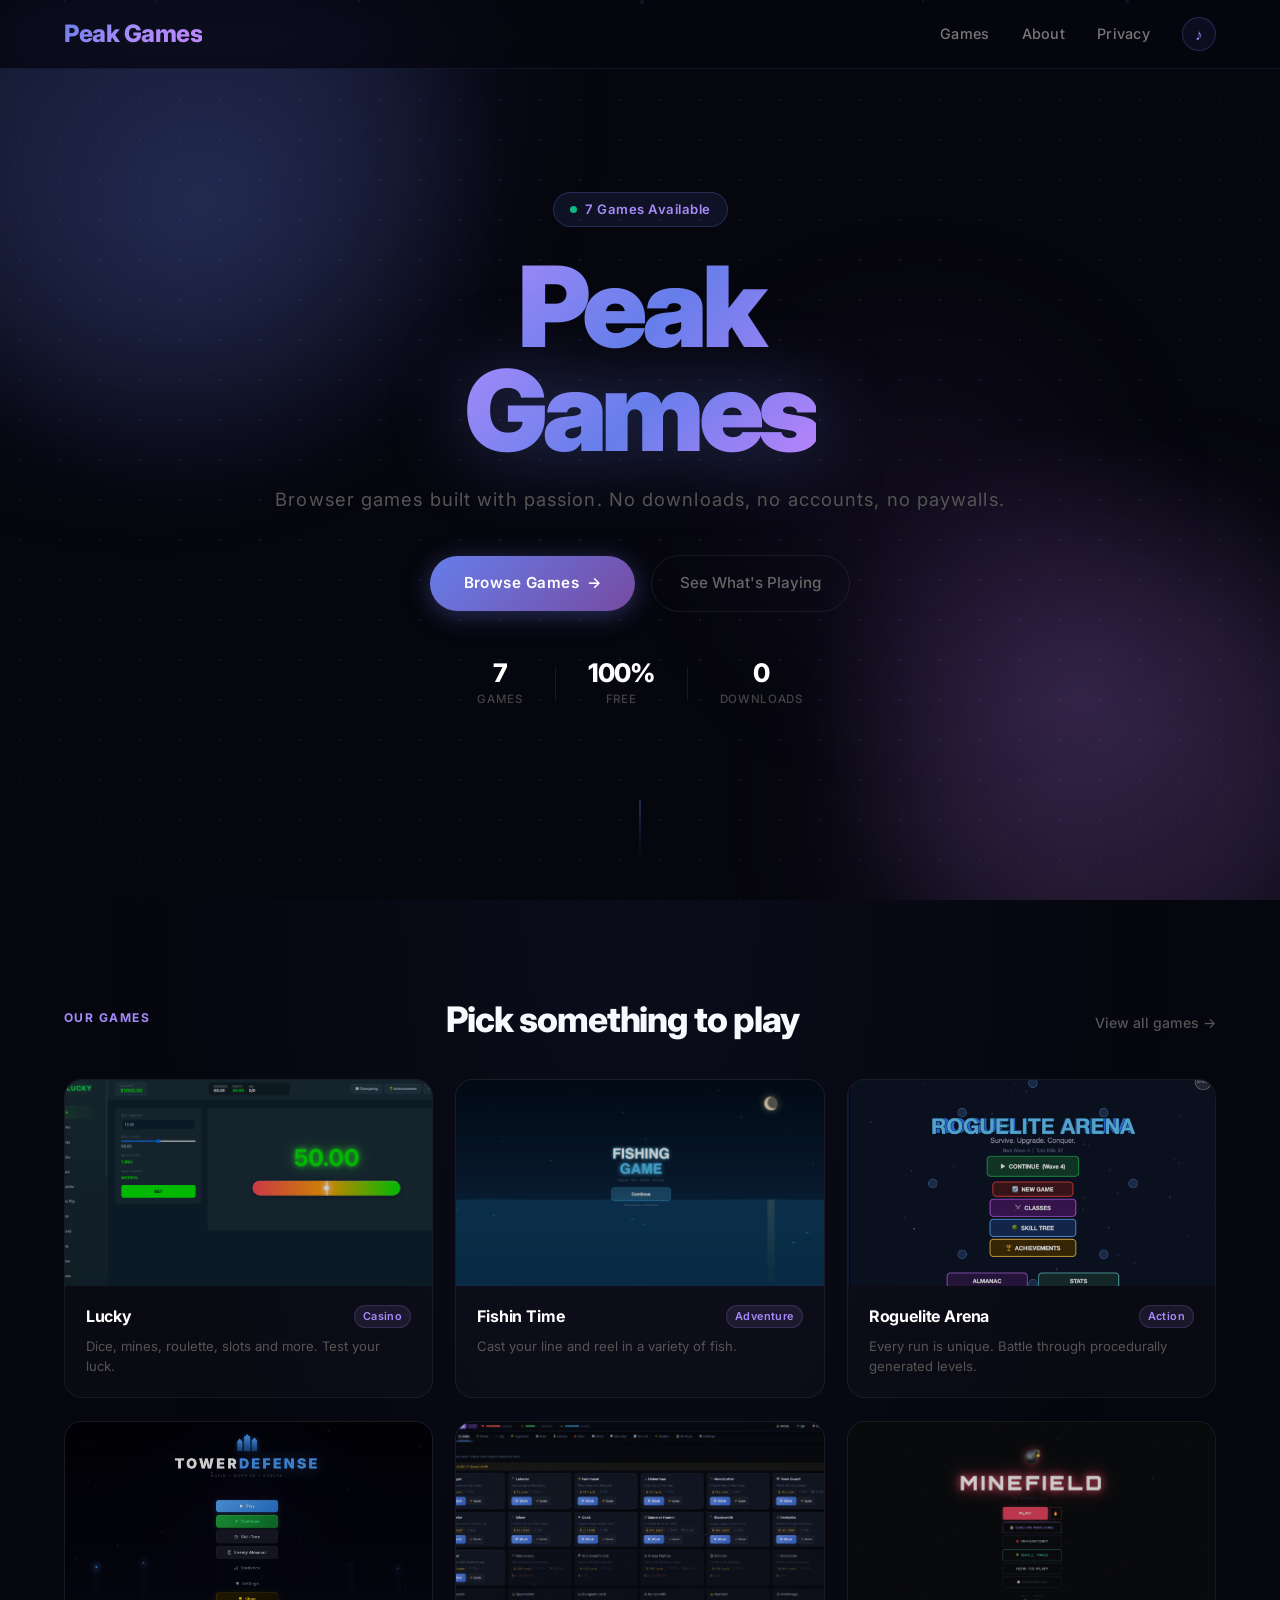
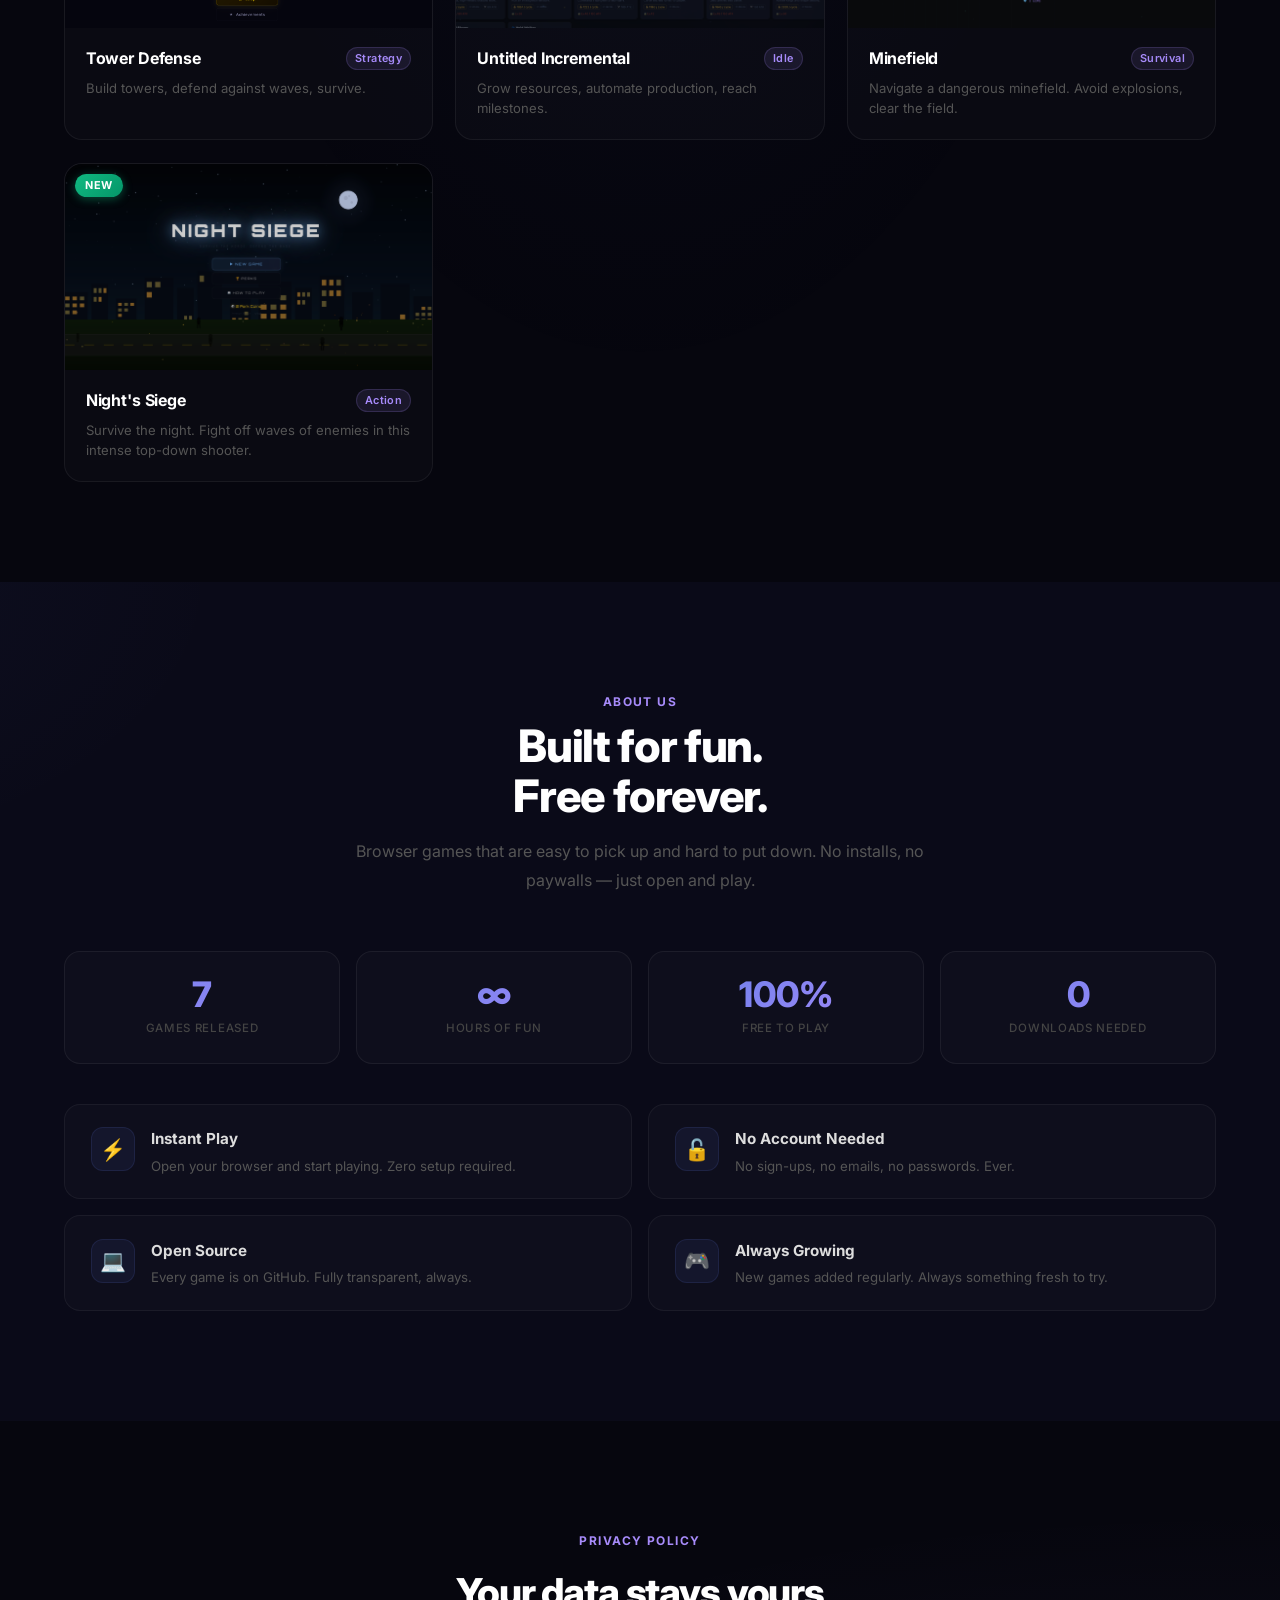
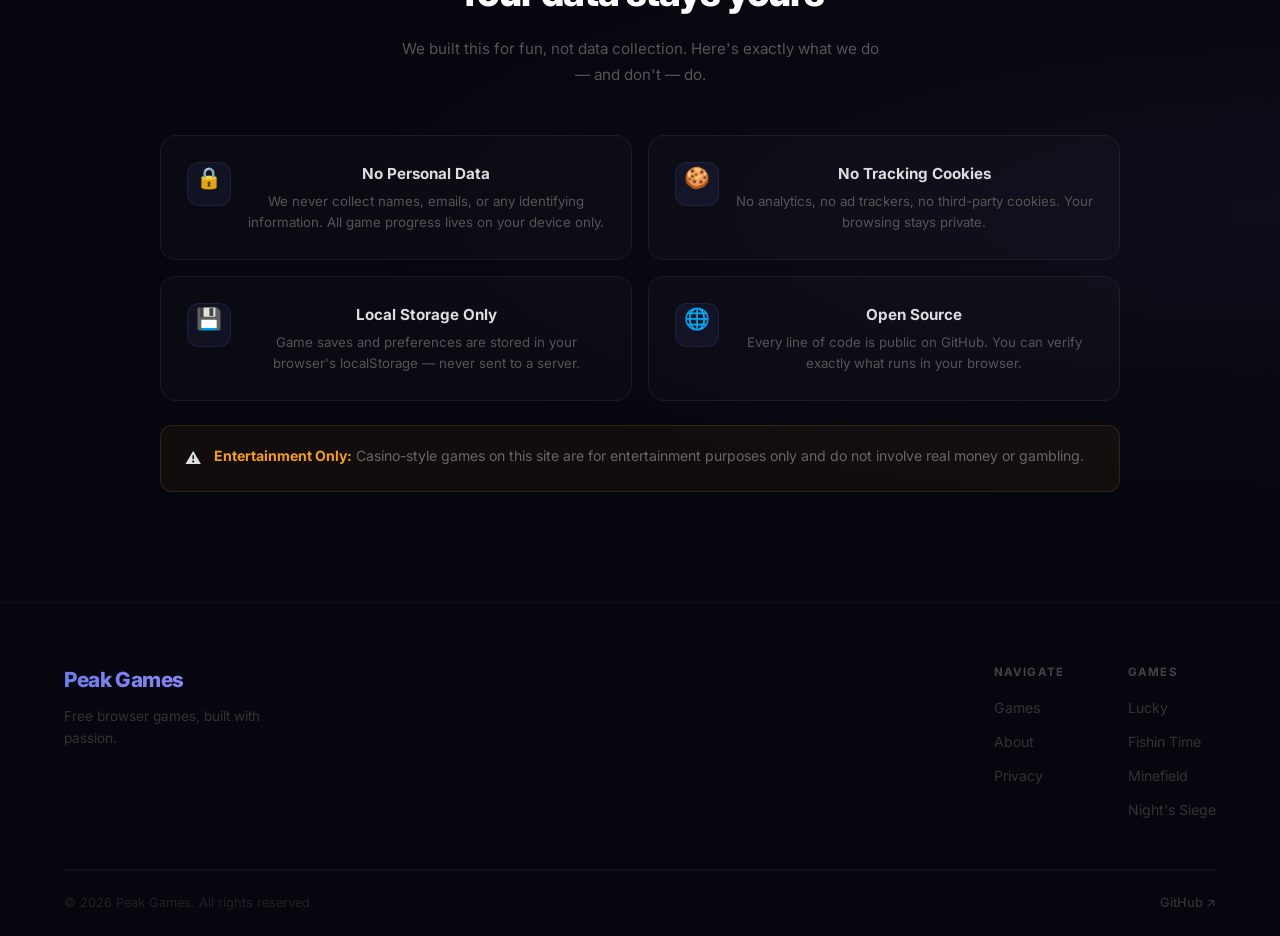
==== commit 4bad58ac: "Add Night's Siege game + fix image filename" ====
--- a/index.html
+++ b/index.html
@@ -191,7 +191,7 @@
                 </a>
                 <a href="https://amongusman173-hub.github.io/PeakGames-Nights-Siege/" target="_blank" class="home-game-card">
                     <div class="home-game-img-wrap">
-                        <img src="images/nights siege.png" alt="Night's Siege">
+                        <img src="images/Night Siege.png" alt="Night's Siege">
                         <div class="home-game-overlay">
                             <span class="home-game-play">Play Now →</span>
                         </div>
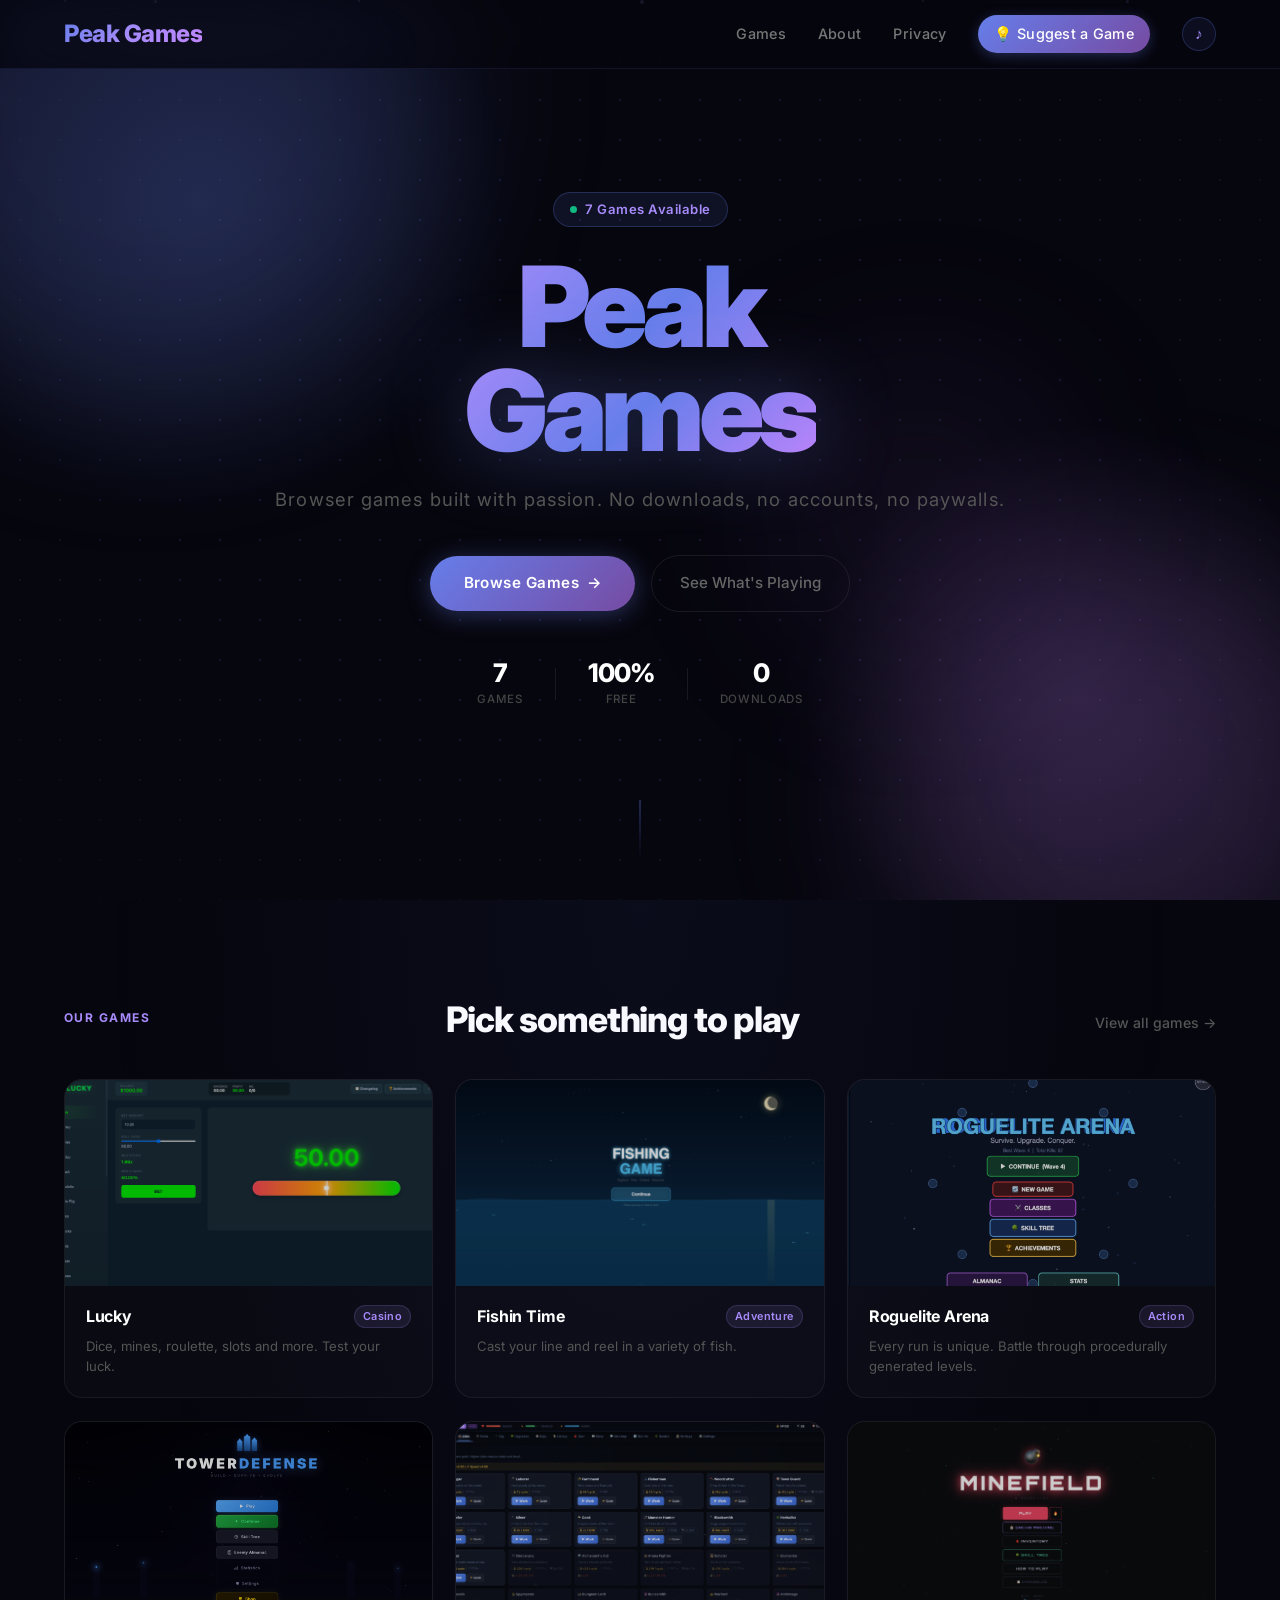
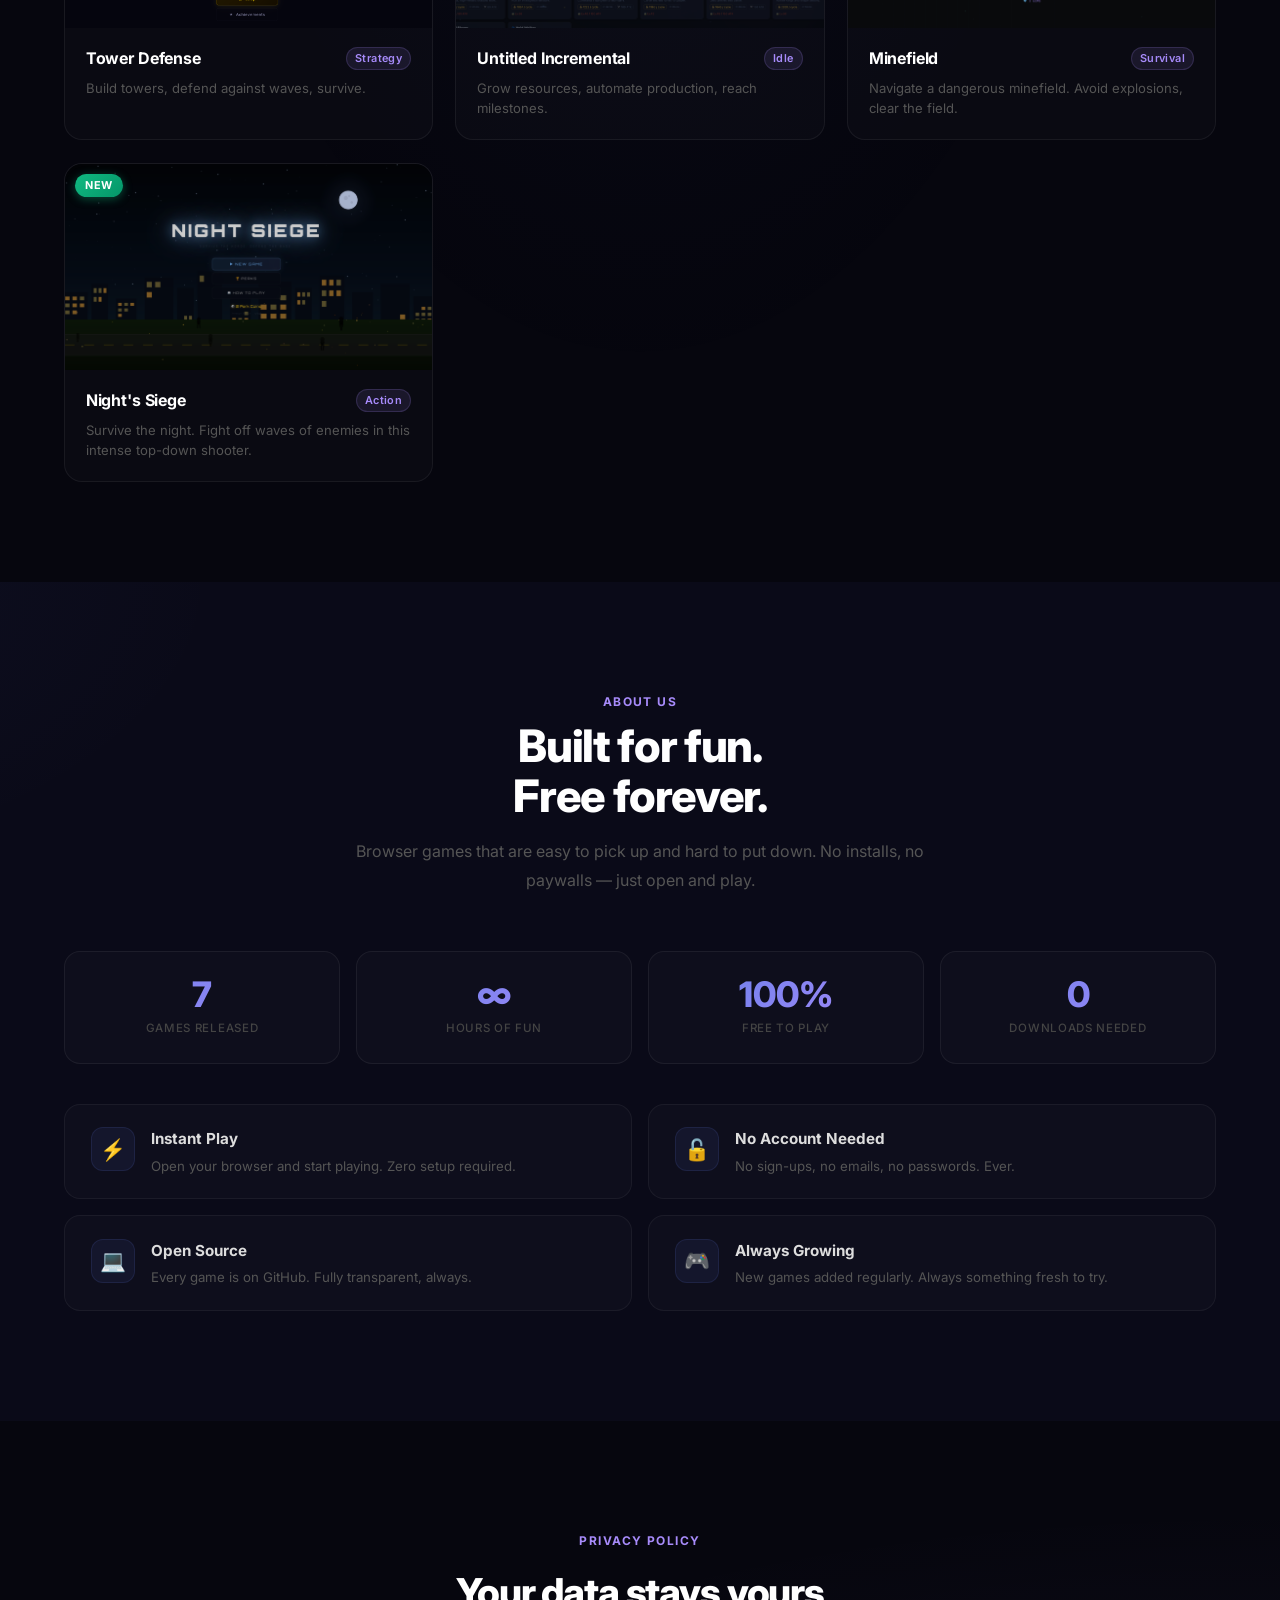
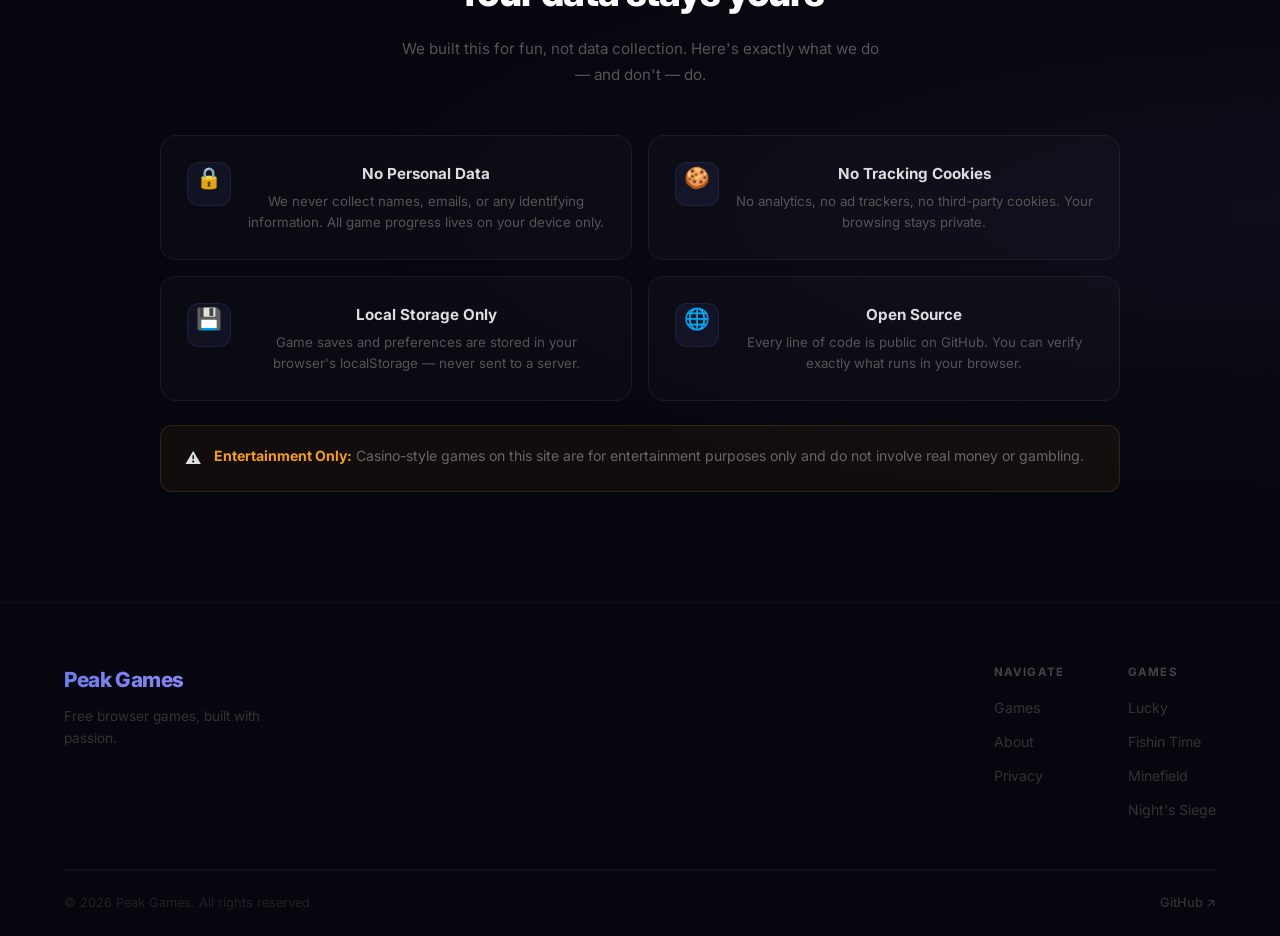
==== commit 3a336d96: "Suggest a game page, mod panel, live player counts, Night's Siege, UI updates" ====
--- a/index.html
+++ b/index.html
@@ -22,6 +22,7 @@
                 <a href="games.html">Games</a>
                 <a href="#about">About</a>
                 <a href="#privacy">Privacy</a>
+                <a href="suggest.html" class="nav-suggest">💡 Suggest a Game</a>
                 <button class="music-toggle" id="musicToggle" title="Toggle Music">♪</button>
             </div>
             <button class="nav-hamburger" id="navHamburger" aria-label="Menu">
@@ -32,6 +33,7 @@
             <a href="games.html">Games</a>
             <a href="#about">About</a>
             <a href="#privacy">Privacy</a>
+            <a href="suggest.html" class="nav-suggest nav-suggest--mobile">💡 Suggest a Game</a>
         </div>
     </nav>
 
--- a/styles.css
+++ b/styles.css
@@ -1766,3 +1766,493 @@
     .hero-stats { gap: 1rem; }
     .hero-stat-num { font-size: 1.3rem; }
 }
+
+/* ════════════════════════════════════════════
+   SUGGEST A GAME + MOD PANEL
+   ════════════════════════════════════════════ */
+
+/* ── Suggest button in navbar ── */
+.nav-suggest {
+    display: inline-flex; align-items: center; gap: 0.4rem;
+    padding: 7px 16px;
+    background: linear-gradient(135deg, var(--purple), var(--deep));
+    color: #fff !important; border: none; border-radius: 50px;
+    font-family: 'Inter', sans-serif; font-size: 0.82rem; font-weight: 600;
+    cursor: pointer; letter-spacing: 0.02em;
+    box-shadow: 0 3px 14px rgba(102,126,234,0.3);
+    transition: transform 0.2s ease, box-shadow 0.2s ease;
+    white-space: nowrap; text-decoration: none;
+}
+
+.nav-suggest:hover {
+    transform: translateY(-2px);
+    box-shadow: 0 6px 20px rgba(102,126,234,0.5);
+    color: #fff !important;
+}
+
+/* Kill the underline animation inherited from .nav-links a */
+.nav-links .nav-suggest::after { display: none !important; }
+
+.nav-suggest--mobile {
+    margin-top: 0.5rem; width: 100%;
+    justify-content: center; border-radius: 10px;
+    padding: 10px 16px; font-size: 0.9rem;
+}
+
+/* Remove old FAB styles */
+.suggest-fab { display: none; }
+
+/* ── Modal Backdrop ── */
+.modal-backdrop {
+    position: fixed; inset: 0; z-index: 2000;
+    background: rgba(0,0,0,0.82);
+    display: flex; align-items: center; justify-content: center;
+    padding: 1rem;
+    opacity: 0; pointer-events: none;
+    transition: opacity 0.2s ease;
+}
+
+.modal-backdrop.open {
+    opacity: 1; pointer-events: all;
+}
+
+/* ── Modal Base ── */
+.modal {
+    position: relative;
+    background: #0d0d1f;
+    border: 1px solid rgba(102,126,234,0.2);
+    border-radius: 20px;
+    width: 100%; max-height: 90vh; overflow-y: auto;
+    transform: translateY(16px) scale(0.98);
+    transition: transform 0.25s cubic-bezier(0.16,1,0.3,1);
+    box-shadow: 0 32px 80px rgba(0,0,0,0.6);
+    z-index: 1;
+}
+
+.modal-backdrop.open .modal {
+    transform: translateY(0) scale(1);
+}
+
+.suggest-modal   { max-width: 620px; }
+.mod-auth-modal  { max-width: 380px; }
+.mod-panel-modal { max-width: 760px; }
+.mod-detail-modal{ max-width: 600px; }
+
+.modal-header {
+    display: flex; justify-content: space-between; align-items: flex-start;
+    padding: 1.6rem 1.8rem 0;
+}
+
+.modal-eyebrow {
+    font-size: 0.72rem; font-weight: 700; letter-spacing: 0.1em;
+    text-transform: uppercase; color: var(--violet); margin-bottom: 0.3rem;
+}
+
+.modal-title {
+    font-size: 1.4rem; font-weight: 800; color: #fff;
+    letter-spacing: -0.02em; margin: 0;
+}
+
+.modal-close {
+    background: rgba(255,255,255,0.06); border: 1px solid rgba(255,255,255,0.08);
+    color: #666; width: 32px; height: 32px; border-radius: 50%;
+    font-size: 0.8rem; cursor: pointer; flex-shrink: 0;
+    display: flex; align-items: center; justify-content: center;
+    transition: all 0.2s ease; font-family: 'Inter', sans-serif;
+}
+
+.modal-close:hover { background: rgba(255,255,255,0.12); color: #fff; }
+
+.modal-body { padding: 1.4rem 1.8rem 1.8rem; }
+
+/* ── Form Elements ── */
+.form-row { display: grid; grid-template-columns: 1fr 1fr; gap: 1rem; }
+
+.form-group { display: flex; flex-direction: column; gap: 0.4rem; margin-bottom: 1rem; }
+
+.form-label {
+    font-size: 0.82rem; font-weight: 600; color: #aaa;
+    letter-spacing: 0.02em;
+}
+
+.form-required { color: var(--violet); }
+.form-muted { color: #444; font-weight: 400; }
+
+.form-input {
+    background: rgba(255,255,255,0.04);
+    border: 1px solid rgba(255,255,255,0.08);
+    border-radius: 10px; color: #fff;
+    padding: 10px 14px; font-size: 0.9rem;
+    font-family: 'Inter', sans-serif;
+    transition: border-color 0.2s ease, background 0.2s ease;
+    width: 100%;
+}
+
+.form-input:focus {
+    outline: none;
+    border-color: rgba(102,126,234,0.5);
+    background: rgba(102,126,234,0.05);
+}
+
+.form-input::placeholder { color: #333; }
+
+.form-select { cursor: pointer; }
+.form-select option { background: #0d0d1f; }
+
+.form-textarea { resize: vertical; min-height: 80px; }
+
+.form-hint {
+    font-size: 0.72rem; color: #333; text-align: right; margin-top: 2px;
+}
+
+/* ── Canvas / Sketch ── */
+.canvas-toolbar {
+    display: flex; align-items: center; gap: 0.6rem;
+    flex-wrap: wrap; margin-bottom: 0.6rem;
+}
+
+.canvas-colors { display: flex; gap: 0.4rem; }
+
+.canvas-color {
+    width: 22px; height: 22px; border-radius: 50%;
+    border: 2px solid transparent; cursor: pointer;
+    transition: transform 0.15s ease, border-color 0.15s ease;
+    flex-shrink: 0;
+}
+
+.canvas-color:hover { transform: scale(1.2); }
+.canvas-color.active { border-color: #fff; transform: scale(1.15); }
+
+.canvas-sizes { display: flex; gap: 0.3rem; }
+
+.canvas-size {
+    width: 28px; height: 28px; border-radius: 6px;
+    background: rgba(255,255,255,0.04);
+    border: 1px solid rgba(255,255,255,0.1);
+    color: #888; font-size: 0.72rem; font-weight: 700;
+    font-family: 'Inter', sans-serif; cursor: pointer;
+    transition: all 0.15s ease;
+}
+
+.canvas-size.active, .canvas-size:hover {
+    background: rgba(102,126,234,0.15);
+    border-color: var(--purple); color: #fff;
+}
+
+.canvas-eraser, .canvas-clear {
+    background: rgba(255,255,255,0.04);
+    border: 1px solid rgba(255,255,255,0.08);
+    color: #666; border-radius: 6px;
+    padding: 4px 10px; font-size: 0.75rem; font-weight: 600;
+    font-family: 'Inter', sans-serif; cursor: pointer;
+    transition: all 0.15s ease;
+}
+
+.canvas-eraser:hover, .canvas-clear:hover {
+    background: rgba(255,255,255,0.08); color: #ccc;
+}
+
+.canvas-eraser.active {
+    background: rgba(239,68,68,0.15);
+    border-color: rgba(239,68,68,0.4); color: #ef4444;
+}
+
+.sketch-canvas {
+    width: 100%; height: 200px;
+    background: #080814;
+    border: 1px solid rgba(255,255,255,0.07);
+    border-radius: 10px; cursor: crosshair; display: block;
+    touch-action: none;
+}
+
+/* ── Submit / Errors ── */
+.suggest-spam-note {
+    font-size: 0.78rem; color: #333; margin-bottom: 0.8rem;
+}
+
+.suggest-error {
+    font-size: 0.82rem; color: #ef4444;
+    min-height: 1.2rem; margin-bottom: 0.6rem;
+}
+
+.btn-submit {
+    width: 100%; padding: 12px;
+    background: linear-gradient(135deg, var(--purple), var(--deep));
+    color: #fff; border: none; border-radius: 10px;
+    font-family: 'Inter', sans-serif; font-size: 0.92rem; font-weight: 700;
+    cursor: pointer; letter-spacing: 0.02em;
+    transition: transform 0.2s ease, box-shadow 0.2s ease;
+    box-shadow: 0 4px 18px rgba(102,126,234,0.3);
+}
+
+.btn-submit:hover {
+    transform: translateY(-2px);
+    box-shadow: 0 8px 28px rgba(102,126,234,0.5);
+}
+
+.btn-submit:disabled {
+    opacity: 0.5; cursor: not-allowed; transform: none;
+}
+
+/* ── Success State ── */
+.suggest-success {
+    text-align: center; padding: 2rem 1rem;
+}
+
+.success-icon { font-size: 3rem; margin-bottom: 1rem; }
+.suggest-success h3 { color: #fff; font-size: 1.2rem; margin-bottom: 0.5rem; }
+.suggest-success p { color: #555; font-size: 0.9rem; }
+
+/* ── Mod Auth ── */
+.mod-auth-hint { color: #555; font-size: 0.9rem; margin-bottom: 1rem; }
+
+/* ── Mod Panel Tabs ── */
+.mod-tabs {
+    display: flex; gap: 0.5rem; margin-bottom: 1.4rem;
+    border-bottom: 1px solid rgba(255,255,255,0.06);
+    padding-bottom: 0;
+}
+
+.mod-tab {
+    background: none; border: none; border-bottom: 2px solid transparent;
+    color: #555; font-family: 'Inter', sans-serif;
+    font-size: 0.88rem; font-weight: 600; padding: 0.5rem 1rem 0.7rem;
+    cursor: pointer; transition: all 0.2s ease;
+    display: flex; align-items: center; gap: 0.5rem;
+    margin-bottom: -1px;
+}
+
+.mod-tab:hover { color: #aaa; }
+
+.mod-tab.active {
+    color: #fff; border-bottom-color: var(--purple);
+}
+
+.mod-tab-count {
+    background: rgba(102,126,234,0.15);
+    color: var(--violet); font-size: 0.72rem; font-weight: 700;
+    padding: 1px 7px; border-radius: 50px;
+}
+
+/* ── Mod List ── */
+.mod-list { display: flex; flex-direction: column; gap: 0.8rem; }
+
+.mod-empty { color: #333; font-size: 0.88rem; text-align: center; padding: 2rem; }
+
+.mod-card {
+    background: rgba(255,255,255,0.02);
+    border: 1px solid rgba(255,255,255,0.06);
+    border-radius: 12px; padding: 1.1rem 1.3rem;
+    display: flex; align-items: flex-start; gap: 1rem;
+}
+
+.mod-card-info { flex: 1; min-width: 0; }
+
+.mod-card-name {
+    font-size: 1rem; font-weight: 700; color: #fff;
+    margin-bottom: 0.2rem;
+}
+
+.mod-card-meta {
+    font-size: 0.78rem; color: #444;
+    display: flex; gap: 0.8rem; flex-wrap: wrap; margin-bottom: 0.4rem;
+}
+
+.mod-card-desc {
+    font-size: 0.83rem; color: #555; line-height: 1.5;
+    white-space: nowrap; overflow: hidden; text-overflow: ellipsis;
+}
+
+.mod-card-actions { display: flex; gap: 0.5rem; flex-shrink: 0; }
+
+.mod-btn {
+    padding: 6px 14px; border-radius: 8px;
+    font-family: 'Inter', sans-serif; font-size: 0.78rem; font-weight: 700;
+    cursor: pointer; border: none; transition: all 0.2s ease;
+}
+
+.mod-btn-accept {
+    background: rgba(16,185,129,0.15);
+    color: #10b981; border: 1px solid rgba(16,185,129,0.3);
+}
+
+.mod-btn-accept:hover {
+    background: rgba(16,185,129,0.25);
+    box-shadow: 0 0 12px rgba(16,185,129,0.2);
+}
+
+.mod-btn-reject {
+    background: rgba(239,68,68,0.1);
+    color: #ef4444; border: 1px solid rgba(239,68,68,0.25);
+}
+
+.mod-btn-reject:hover {
+    background: rgba(239,68,68,0.2);
+}
+
+.mod-btn-view {
+    background: rgba(102,126,234,0.12);
+    color: var(--violet); border: 1px solid rgba(102,126,234,0.25);
+}
+
+.mod-btn-view:hover { background: rgba(102,126,234,0.22); }
+
+/* ── Mod Detail ── */
+.mod-detail-field { margin-bottom: 1.2rem; }
+
+.mod-detail-label {
+    font-size: 0.72rem; font-weight: 700; color: #444;
+    letter-spacing: 0.08em; text-transform: uppercase; margin-bottom: 0.4rem;
+}
+
+.mod-detail-value {
+    font-size: 0.92rem; color: #ccc; line-height: 1.6;
+}
+
+.mod-detail-value a { color: var(--violet); }
+
+.mod-detail-canvas {
+    width: 100%; border-radius: 10px;
+    border: 1px solid rgba(255,255,255,0.07);
+    display: block; background: #080814;
+}
+
+.mod-detail-actions {
+    display: flex; gap: 0.6rem; margin-top: 1.4rem;
+    padding-top: 1.2rem;
+    border-top: 1px solid rgba(255,255,255,0.06);
+}
+
+/* ── Responsive ── */
+@media (max-width: 480px) {
+    .form-row { grid-template-columns: 1fr; }
+    .suggest-fab-label { display: none; }
+    .suggest-fab { padding: 14px; border-radius: 50%; }
+    .mod-card { flex-direction: column; }
+    .mod-card-actions { width: 100%; }
+}
+
+/* ════════════════════════════════════════════
+   SUGGEST PAGE
+   ════════════════════════════════════════════ */
+
+.suggest-page {
+    min-height: 100vh;
+    padding: 110px 0 80px;
+    background: var(--bg);
+    position: relative;
+}
+
+.suggest-page::before {
+    content: ''; position: fixed; inset: 0; pointer-events: none; z-index: 0;
+    background:
+        radial-gradient(ellipse at 20% 20%, rgba(102,126,234,0.07) 0%, transparent 50%),
+        radial-gradient(ellipse at 80% 80%, rgba(192,132,252,0.05) 0%, transparent 50%);
+}
+
+.suggest-page-inner {
+    max-width: 1000px; margin: 0 auto;
+    position: relative; z-index: 1;
+}
+
+.suggest-page-header {
+    text-align: center; margin-bottom: 3rem;
+}
+
+.suggest-page-title {
+    font-size: 2.8rem; font-weight: 900; color: #fff;
+    letter-spacing: -0.03em; line-height: 1.1; margin-bottom: 0.8rem;
+}
+
+.suggest-page-sub {
+    font-size: 1rem; color: #888; max-width: 500px;
+    margin: 0 auto; line-height: 1.7;
+}
+
+.suggest-form-grid {
+    display: grid; grid-template-columns: 1fr 1fr;
+    gap: 2.5rem; align-items: start;
+}
+
+.suggest-form-left {
+    display: flex; flex-direction: column; gap: 0;
+}
+
+.suggest-form-right {
+    display: flex; flex-direction: column; gap: 0.6rem;
+    position: sticky; top: 90px;
+}
+
+/* Override form-label color for suggest page */
+.suggest-page .form-label,
+.suggest-page .form-hint,
+.suggest-page .suggest-spam-note,
+.suggest-page .suggest-canvas-hint {
+    color: #aaa;
+}
+
+.suggest-page .form-input {
+    color: #fff;
+}
+
+.suggest-page .form-input::placeholder {
+    color: #444;
+}
+
+.suggest-canvas-hint {
+    font-size: 0.82rem; margin: 0;
+}
+
+.sketch-canvas--large {
+    width: 100% !important;
+    height: 340px !important;
+    display: block;
+}
+
+.active-suggest {
+    background: linear-gradient(135deg, var(--purple), var(--deep)) !important;
+    color: #fff !important;
+    padding: 7px 16px;
+    border-radius: 50px;
+    font-weight: 600 !important;
+    font-size: 0.82rem;
+    text-decoration: none;
+    box-shadow: 0 3px 14px rgba(102,126,234,0.3);
+    transition: transform 0.2s ease, box-shadow 0.2s ease;
+}
+
+.active-suggest:hover {
+    transform: translateY(-2px) !important;
+    box-shadow: 0 6px 20px rgba(102,126,234,0.5) !important;
+}
+
+.active-suggest::after { display: none !important; }
+
+@media (max-width: 768px) {
+    .suggest-form-grid { grid-template-columns: 1fr; }
+    .suggest-page-title { font-size: 2rem; }
+    .sketch-canvas--large { height: 220px !important; }
+    .suggest-form-right { position: static; }
+}
+
+/* ── Mod Tools Tab ── */
+.mod-tools-section {
+    padding: 1.4rem;
+    background: rgba(255,255,255,0.02);
+    border: 1px solid rgba(255,255,255,0.06);
+    border-radius: 12px;
+}
+
+.mod-tools-title {
+    font-size: 0.88rem; font-weight: 700; color: #ddd;
+    margin-bottom: 0.4rem;
+}
+
+.mod-tools-desc {
+    font-size: 0.82rem; color: #555; margin-bottom: 0.8rem; line-height: 1.5;
+}
+
+.mod-tools-status {
+    font-size: 0.82rem; font-weight: 600;
+    margin-bottom: 0.8rem; min-height: 1.2rem;
+}
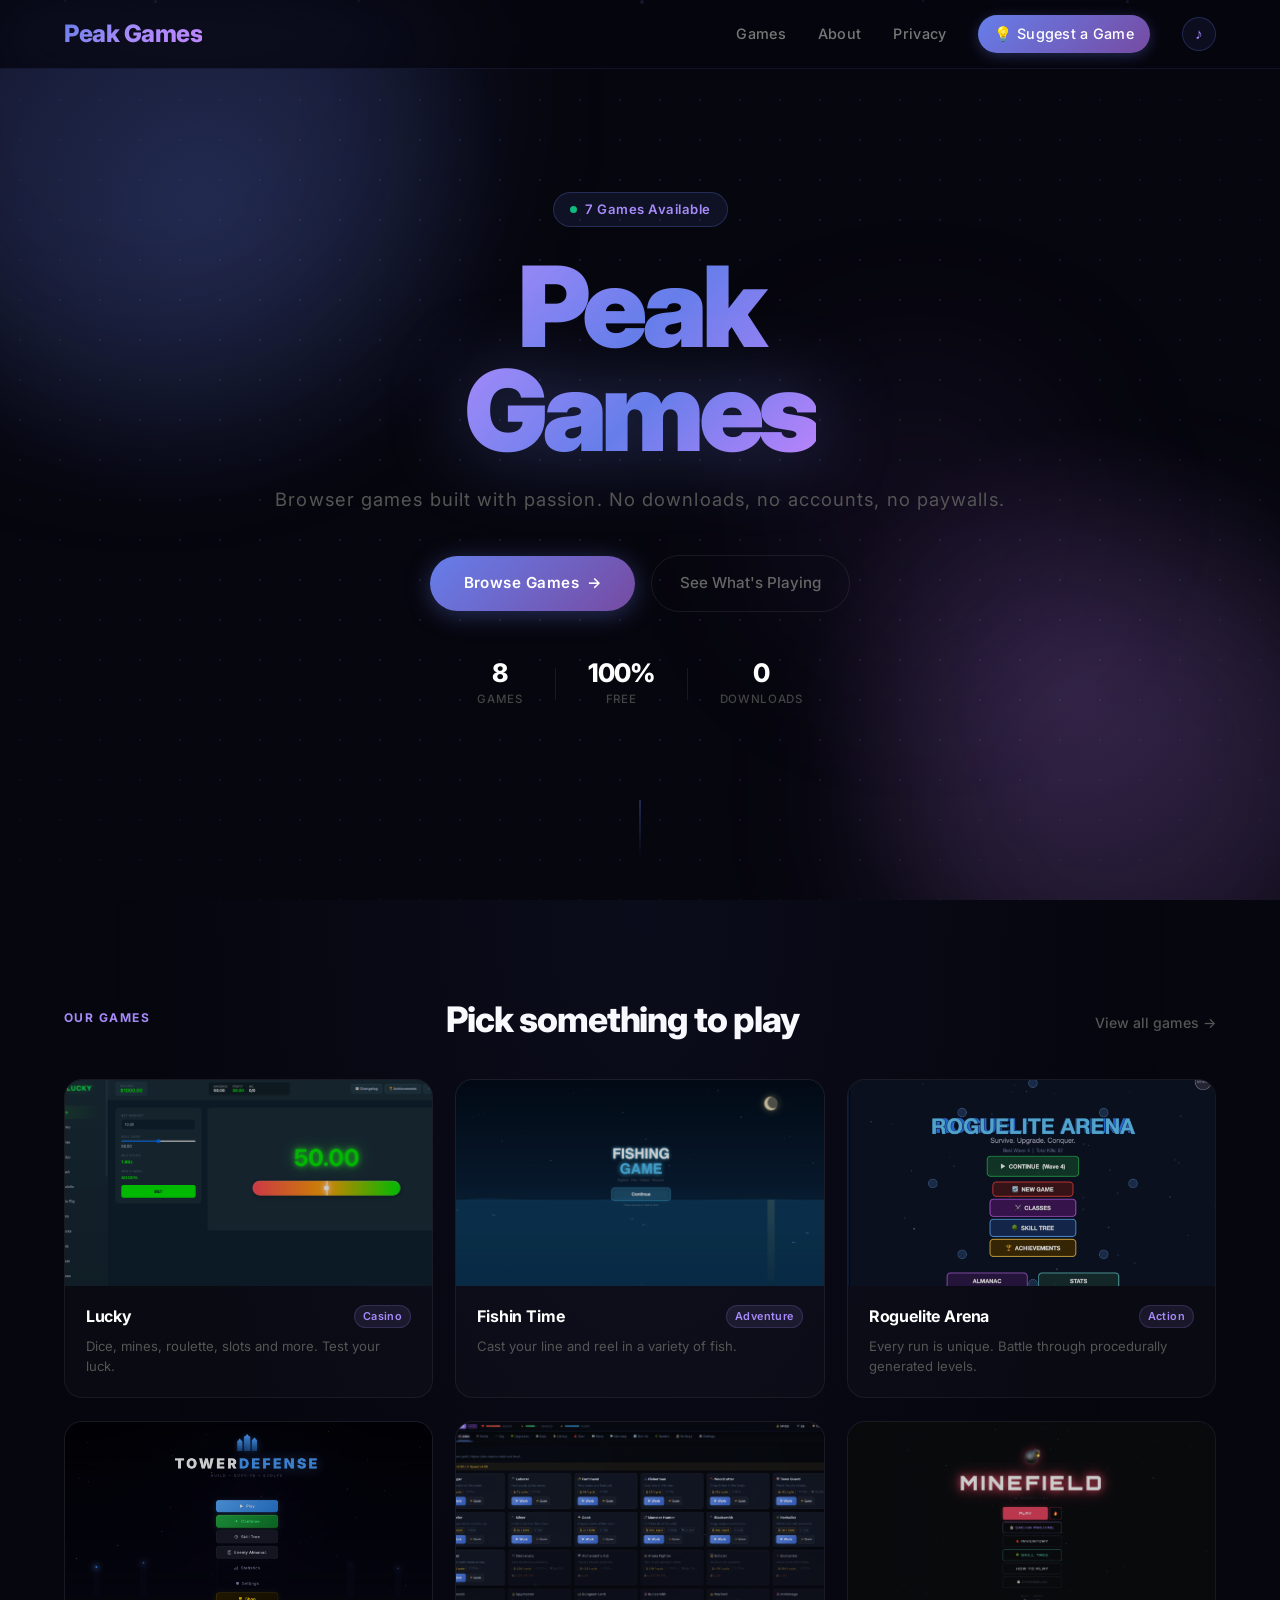
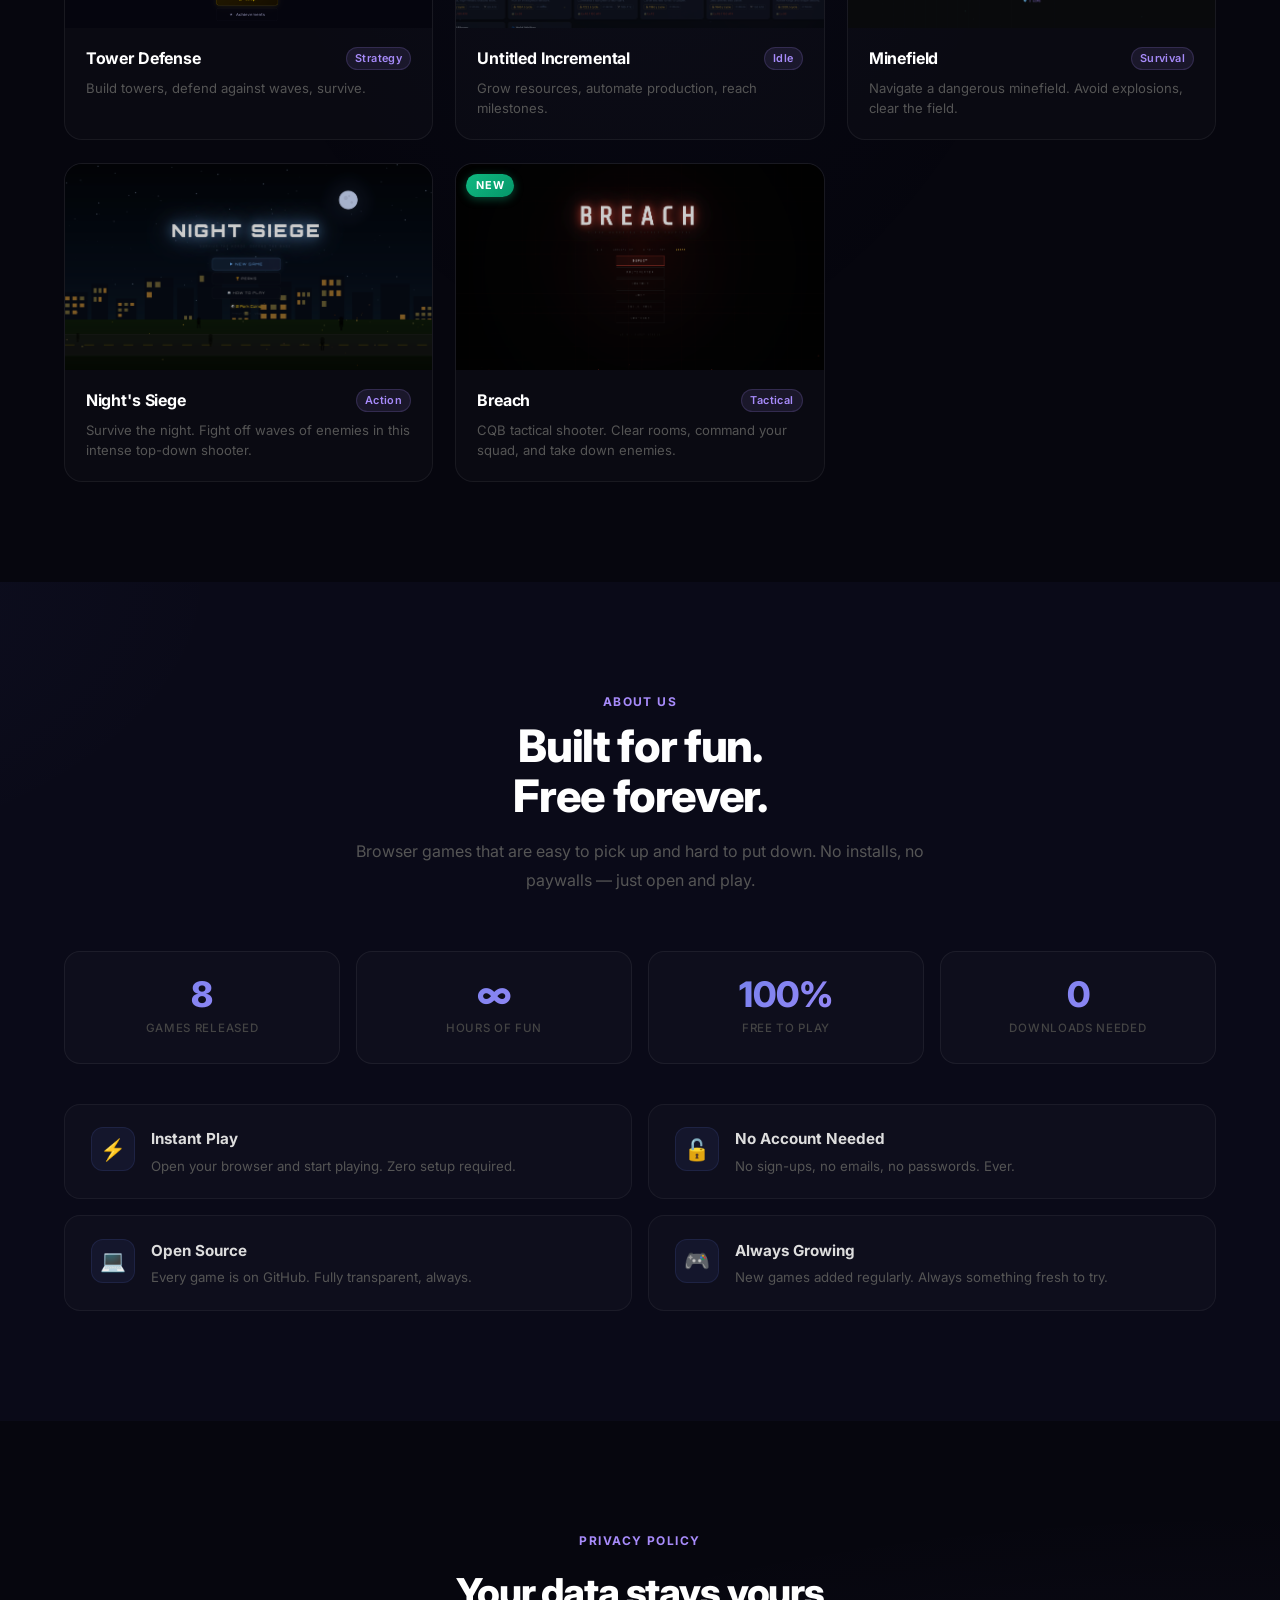
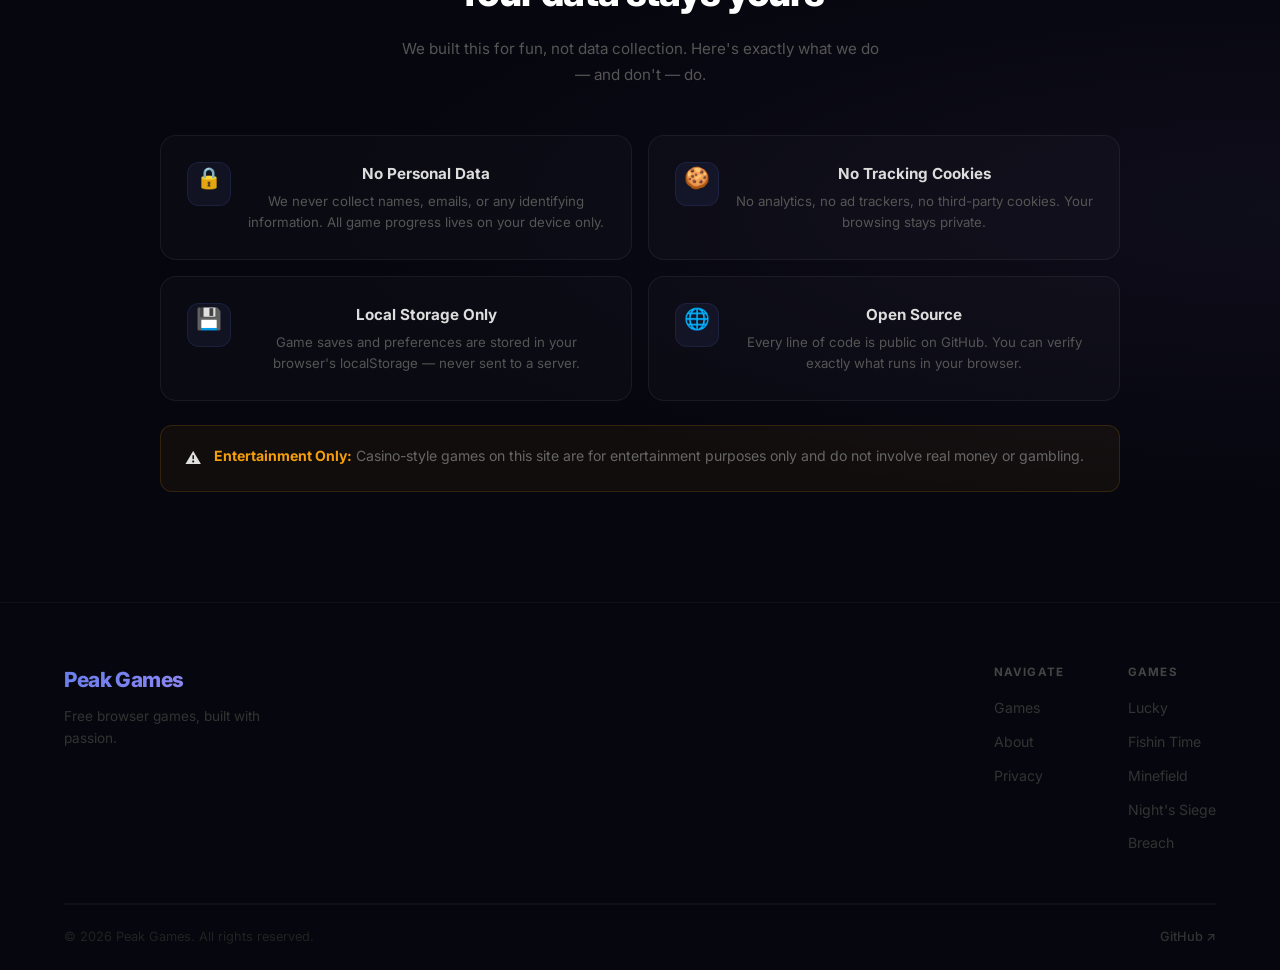
==== commit 16dc79a9: "Suggest a game page, mod panel, live player counts, Night's Siege, UI updates" ====
--- a/index.html
+++ b/index.html
@@ -66,7 +66,7 @@
             </div>
             <div class="hero-stats">
                 <div class="hero-stat">
-                    <span class="hero-stat-num">7</span>
+                    <span class="hero-stat-num">8</span>
                     <span class="hero-stat-label">Games</span>
                 </div>
                 <div class="hero-stat-divider"></div>
@@ -197,7 +197,6 @@
                         <div class="home-game-overlay">
                             <span class="home-game-play">Play Now →</span>
                         </div>
-                        <span class="home-game-badge">NEW</span>
                     </div>
                     <div class="home-game-info">
                         <div class="home-game-top">
@@ -206,6 +205,23 @@
                         </div>
                         <p class="home-game-desc">Survive the night. Fight off waves of enemies in this intense top-down shooter.</p>
                         <span class="player-count strip-player-count" data-game="nightssiege"></span>
+                    </div>
+                </a>
+                <a href="https://amongusman173-hub.github.io/PeakGames-Breach/" target="_blank" class="home-game-card">
+                    <div class="home-game-img-wrap">
+                        <img src="images/Breach.png" alt="Breach">
+                        <div class="home-game-overlay">
+                            <span class="home-game-play">Play Now →</span>
+                        </div>
+                        <span class="home-game-badge">NEW</span>
+                    </div>
+                    <div class="home-game-info">
+                        <div class="home-game-top">
+                            <span class="home-game-name">Breach</span>
+                            <span class="home-game-tag">Tactical</span>
+                        </div>
+                        <p class="home-game-desc">CQB tactical shooter. Clear rooms, command your squad, and take down enemies.</p>
+                        <span class="player-count strip-player-count" data-game="breach"></span>
                     </div>
                 </a>
             </div>
@@ -223,7 +239,7 @@
             <div class="about-inner">
                 <div class="about-stats">
                     <div class="about-stat">
-                        <div class="about-stat-num">7</div>
+                        <div class="about-stat-num">8</div>
                         <div class="about-stat-label">Games Released</div>
                     </div>
                     <div class="about-stat">
@@ -349,6 +365,7 @@
                         <a href="https://amongusman173-hub.github.io/PeakGames-Fishin/" target="_blank">Fishin Time</a>
                         <a href="https://amongusman173-hub.github.io/PeakGames-MineField/" target="_blank">Minefield</a>
                         <a href="https://amongusman173-hub.github.io/PeakGames-Nights-Siege/" target="_blank">Night's Siege</a>
+                        <a href="https://amongusman173-hub.github.io/PeakGames-Breach/" target="_blank">Breach</a>
                     </div>
                 </div>
             </div>
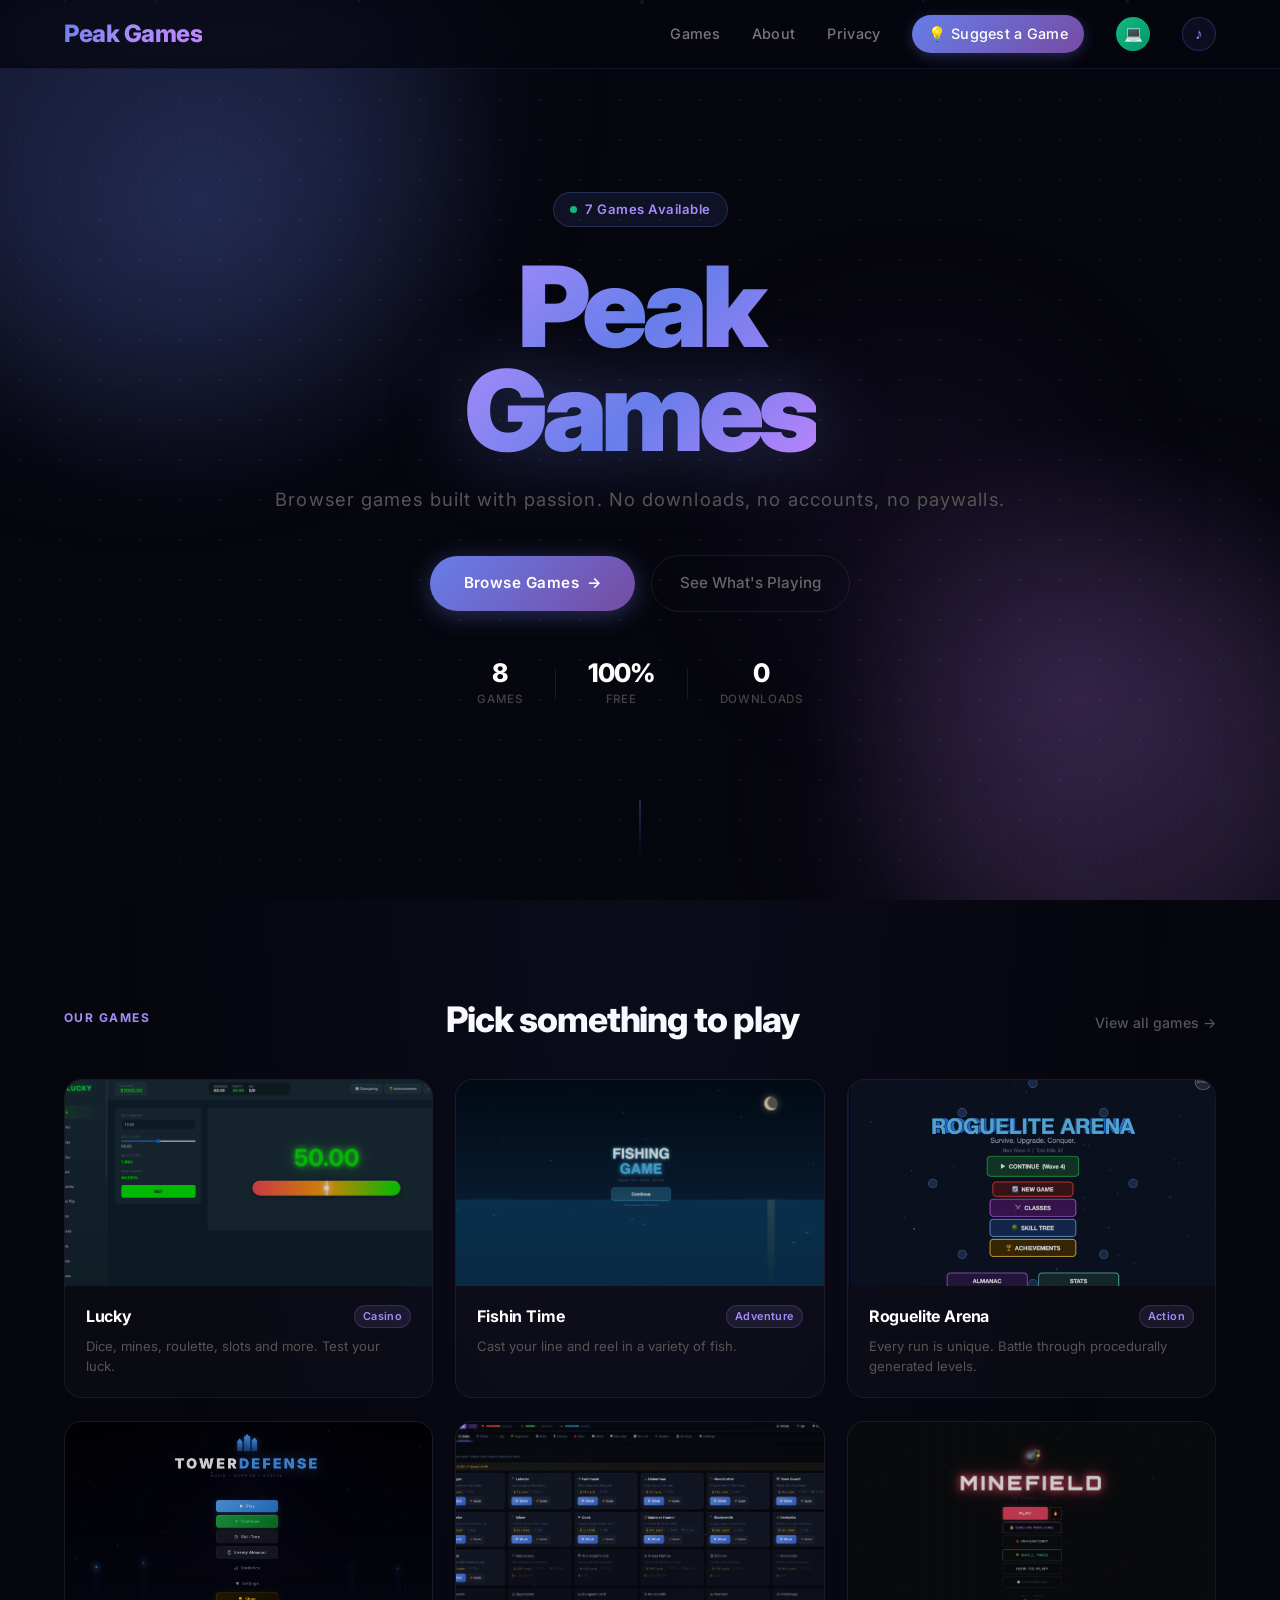
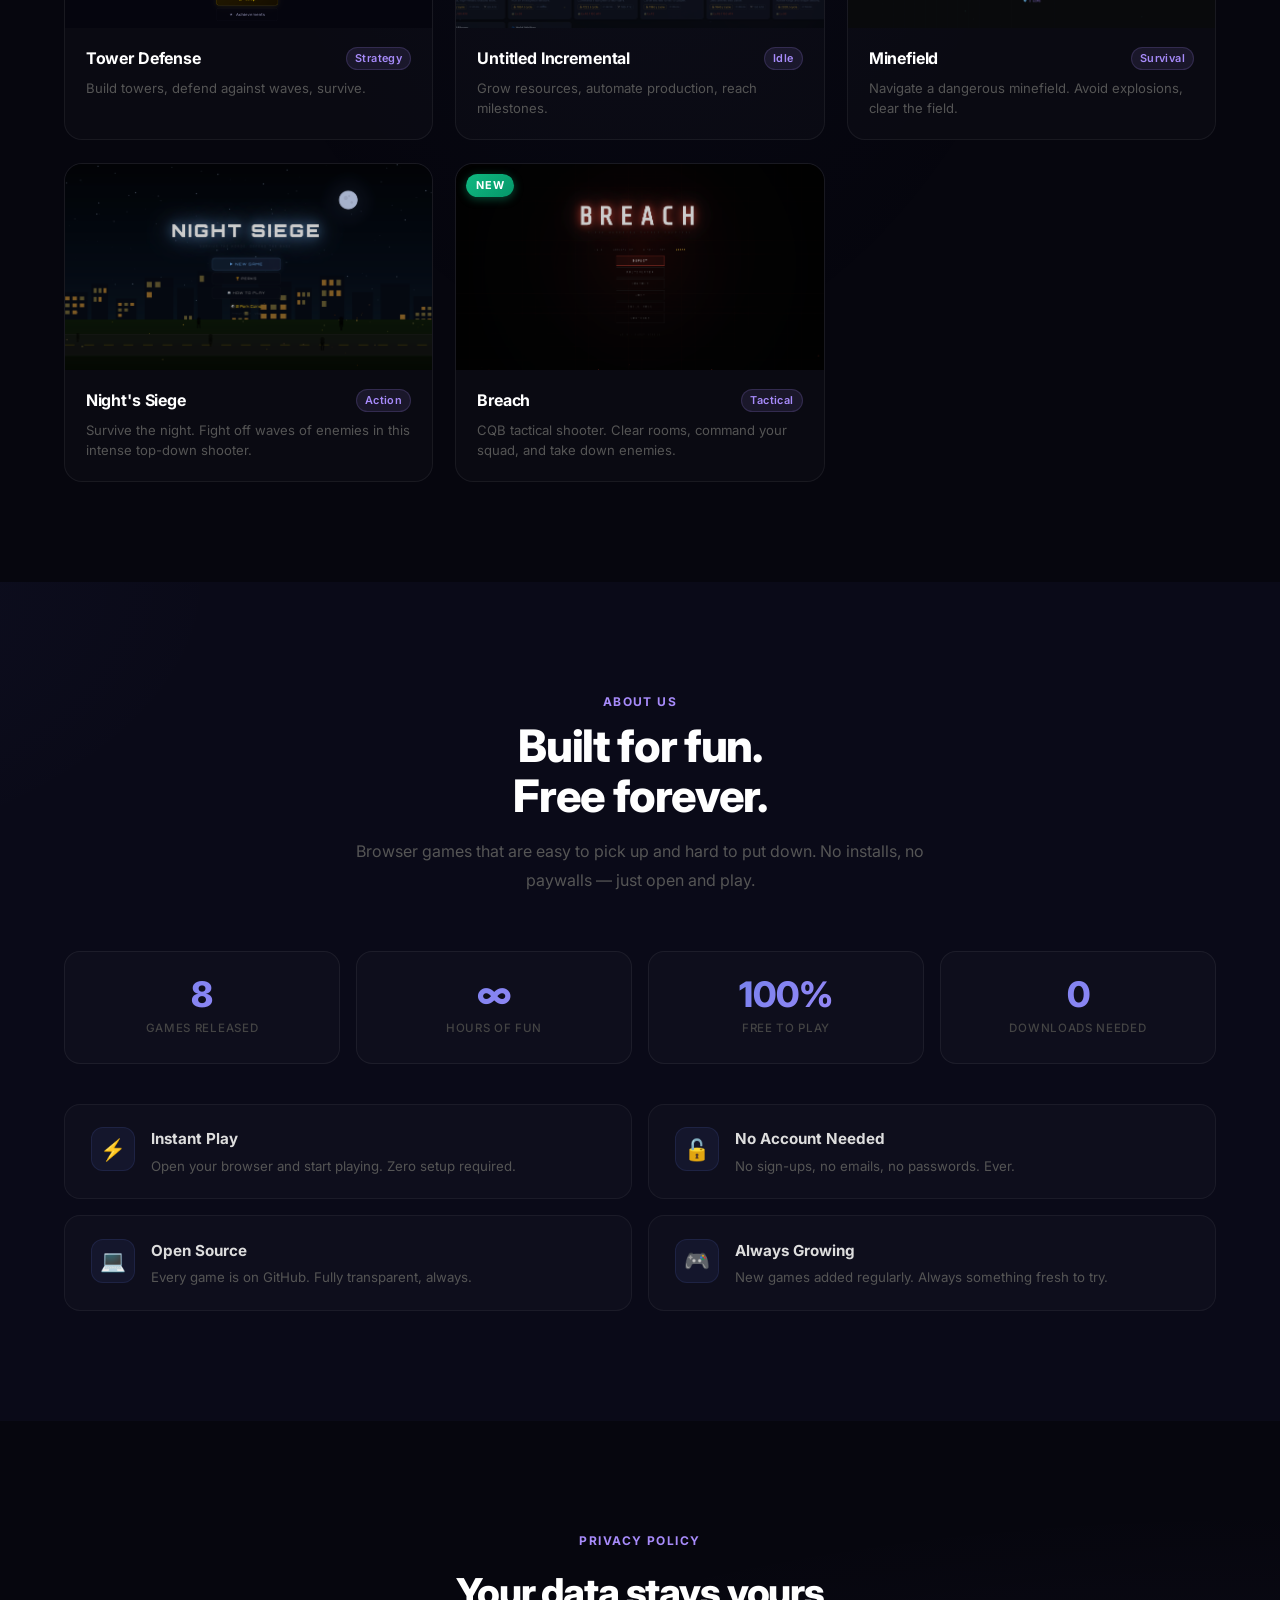
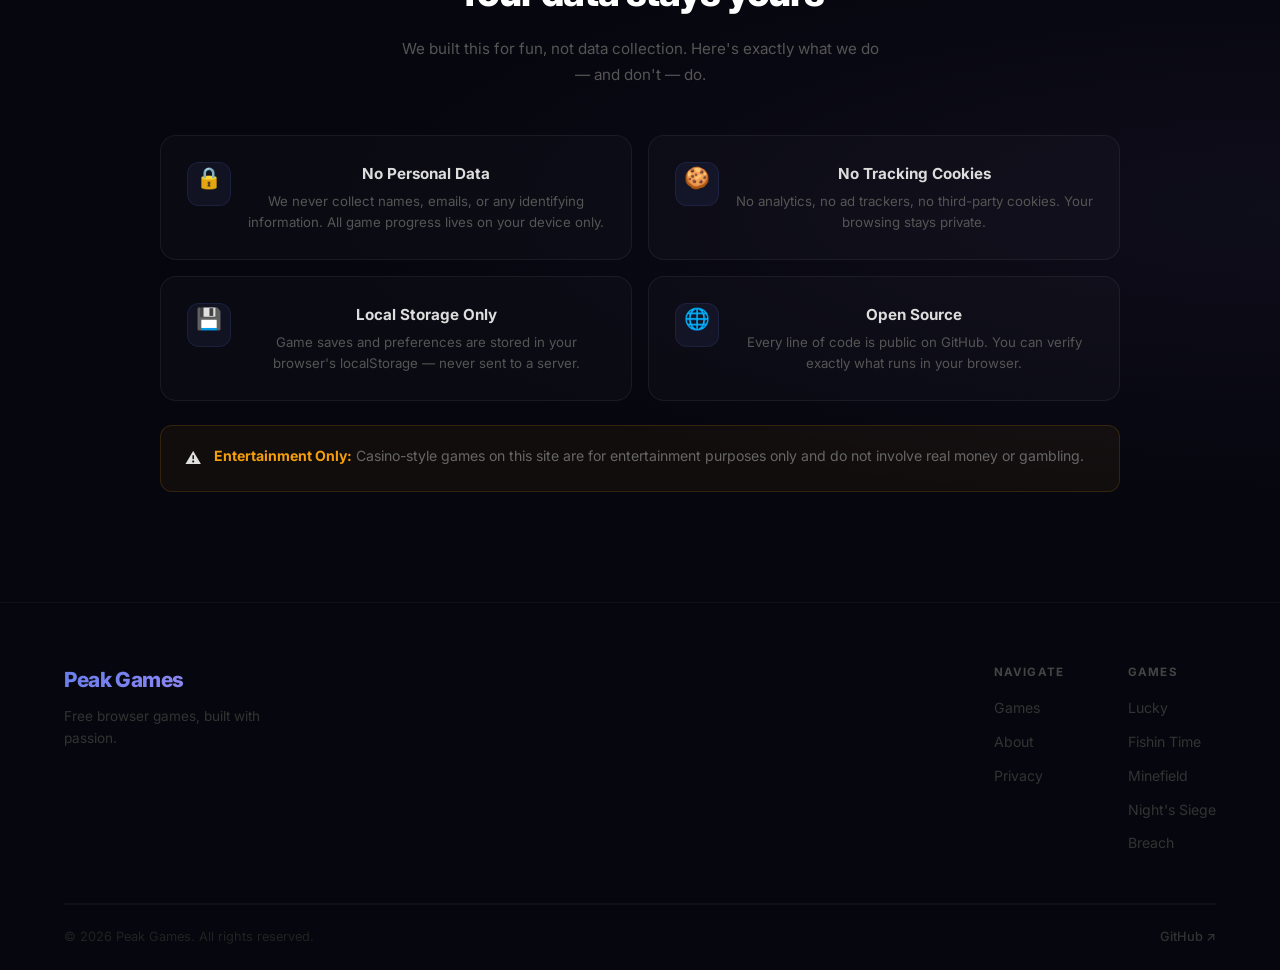
==== commit 9cad3cb5: "Ever wanted to code? no? well too bad cause there is a option now" ====
--- a/index.html
+++ b/index.html
@@ -23,6 +23,10 @@
                 <a href="#about">About</a>
                 <a href="#privacy">Privacy</a>
                 <a href="suggest.html" class="nav-suggest">💡 Suggest a Game</a>
+                <a href="https://amongusman173-hub.github.io/PeakCoding/#setup" target="_blank" class="learn-toggle" title="Learn Coding">
+                    <span class="learn-icon">💻</span>
+                    <span class="learn-text">Learn Coding</span>
+                </a>
                 <button class="music-toggle" id="musicToggle" title="Toggle Music">♪</button>
             </div>
             <button class="nav-hamburger" id="navHamburger" aria-label="Menu">
@@ -33,6 +37,7 @@
             <a href="games.html">Games</a>
             <a href="#about">About</a>
             <a href="#privacy">Privacy</a>
+            <a href="https://amongusman173-hub.github.io/PeakCoding/#setup" target="_blank">💻 Learn Coding</a>
             <a href="suggest.html" class="nav-suggest nav-suggest--mobile">💡 Suggest a Game</a>
         </div>
     </nav>
--- a/styles.css
+++ b/styles.css
@@ -1799,6 +1799,67 @@
     padding: 10px 16px; font-size: 0.9rem;
 }
 
+/* ── Learn Coding button in navbar ── */
+.learn-toggle {
+    display: inline-flex;
+    align-items: center;
+    justify-content: flex-start;
+    gap: 0.5rem;
+    width: 34px;
+    height: 34px;
+    padding: 0 8px;
+    border-radius: 50px;
+    background: linear-gradient(135deg, #10b981, #059669);
+    border: 1px solid rgba(16,185,129,0.4);
+    color: #fff !important;
+    font-size: 0.95rem;
+    cursor: pointer;
+    transition: width 0.35s cubic-bezier(0.4, 0, 0.2, 1), 
+                background 0.35s ease,
+                box-shadow 0.35s ease,
+                transform 0.2s ease;
+    overflow: hidden;
+    white-space: nowrap;
+    text-decoration: none;
+    position: relative;
+}
+
+.learn-icon {
+    display: flex;
+    align-items: center;
+    justify-content: center;
+    flex-shrink: 0;
+    font-size: 0.95rem;
+    width: 18px;
+    height: 18px;
+    transition: none;
+}
+
+.learn-text {
+    font-size: 0.82rem;
+    font-weight: 600;
+    letter-spacing: 0.02em;
+    opacity: 0;
+    transform: translateX(-5px);
+    transition: opacity 0.25s ease 0.1s, transform 0.25s ease 0.1s;
+    flex-shrink: 0;
+}
+
+.learn-toggle:hover {
+    width: 150px;
+    background: linear-gradient(135deg, #059669, #047857);
+    box-shadow: 0 0 20px rgba(16,185,129,0.5);
+    transform: scale(1.02);
+}
+
+.learn-toggle:hover .learn-text {
+    opacity: 1;
+    transform: translateX(0);
+}
+
+/* Kill the underline animation inherited from .nav-links a */
+.nav-links .learn-toggle::after { display: none !important; }
+
 /* Remove old FAB styles */
 .suggest-fab { display: none; }
 
